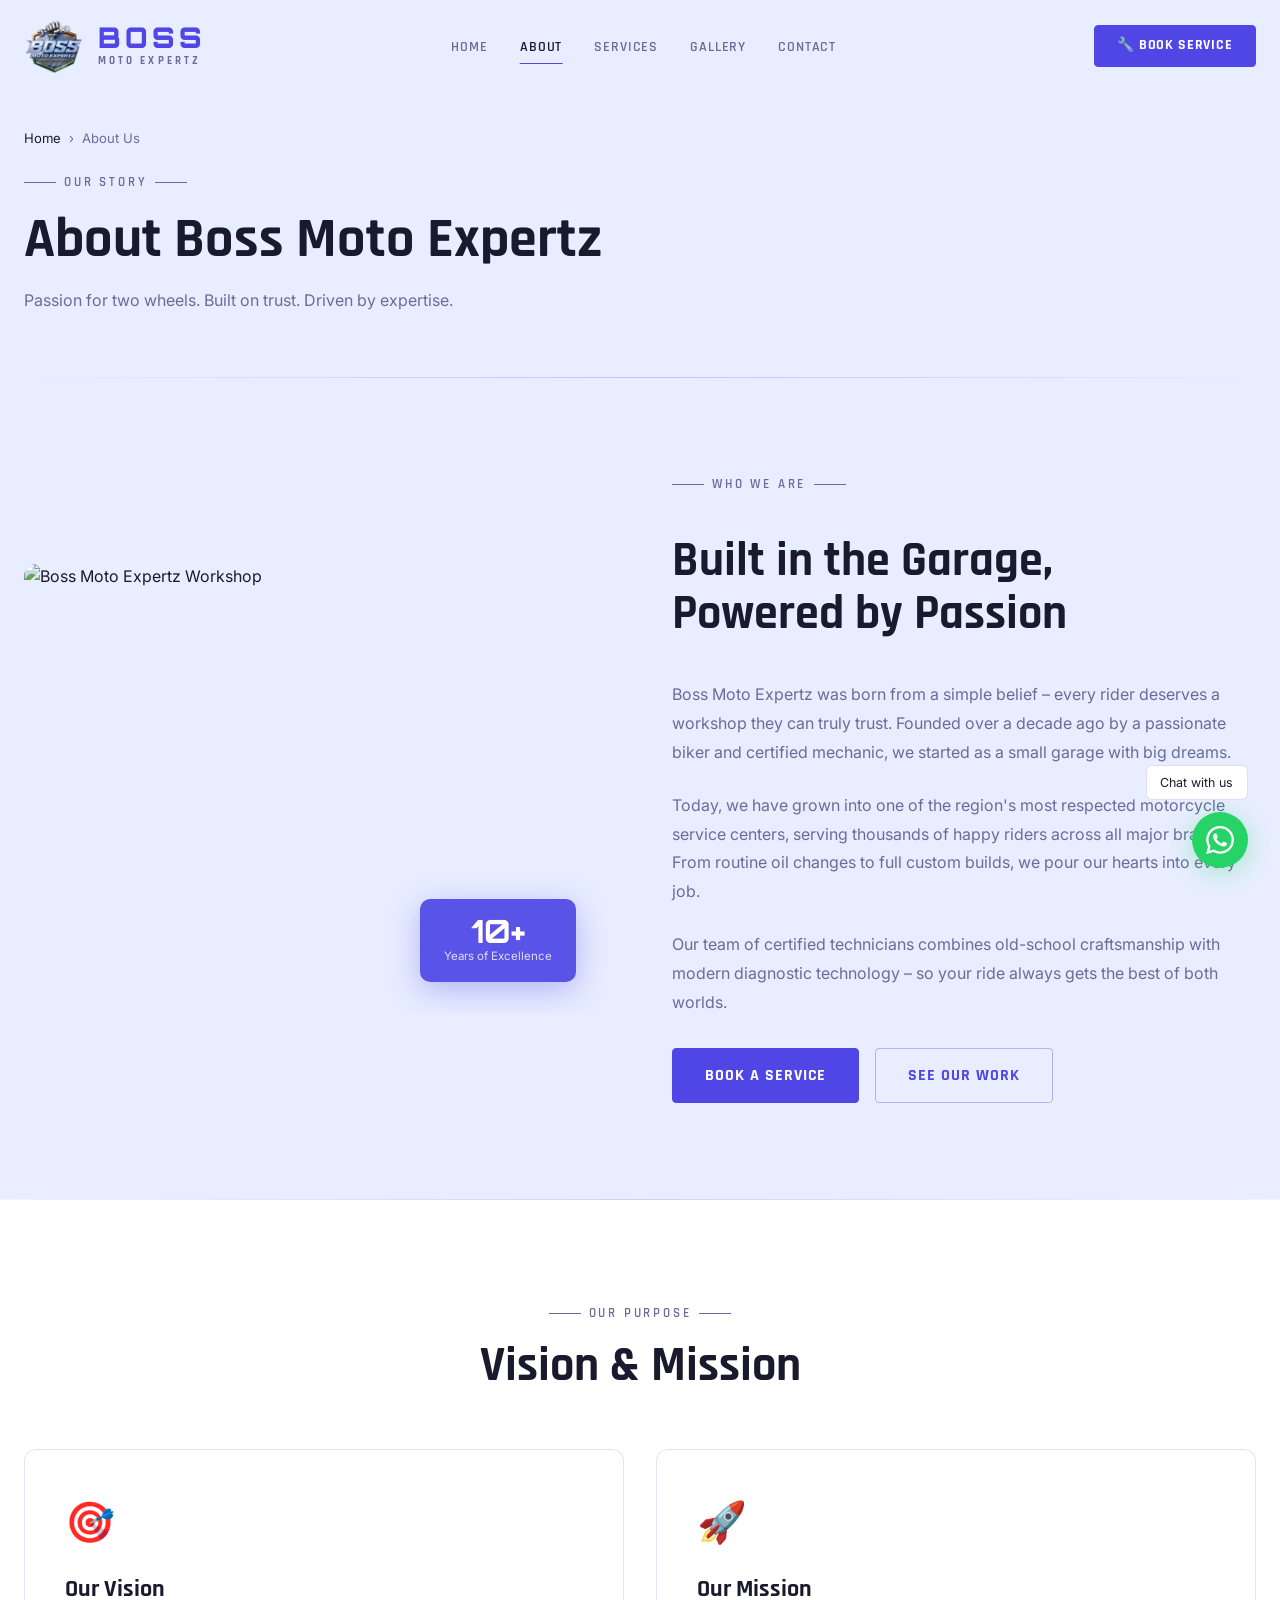
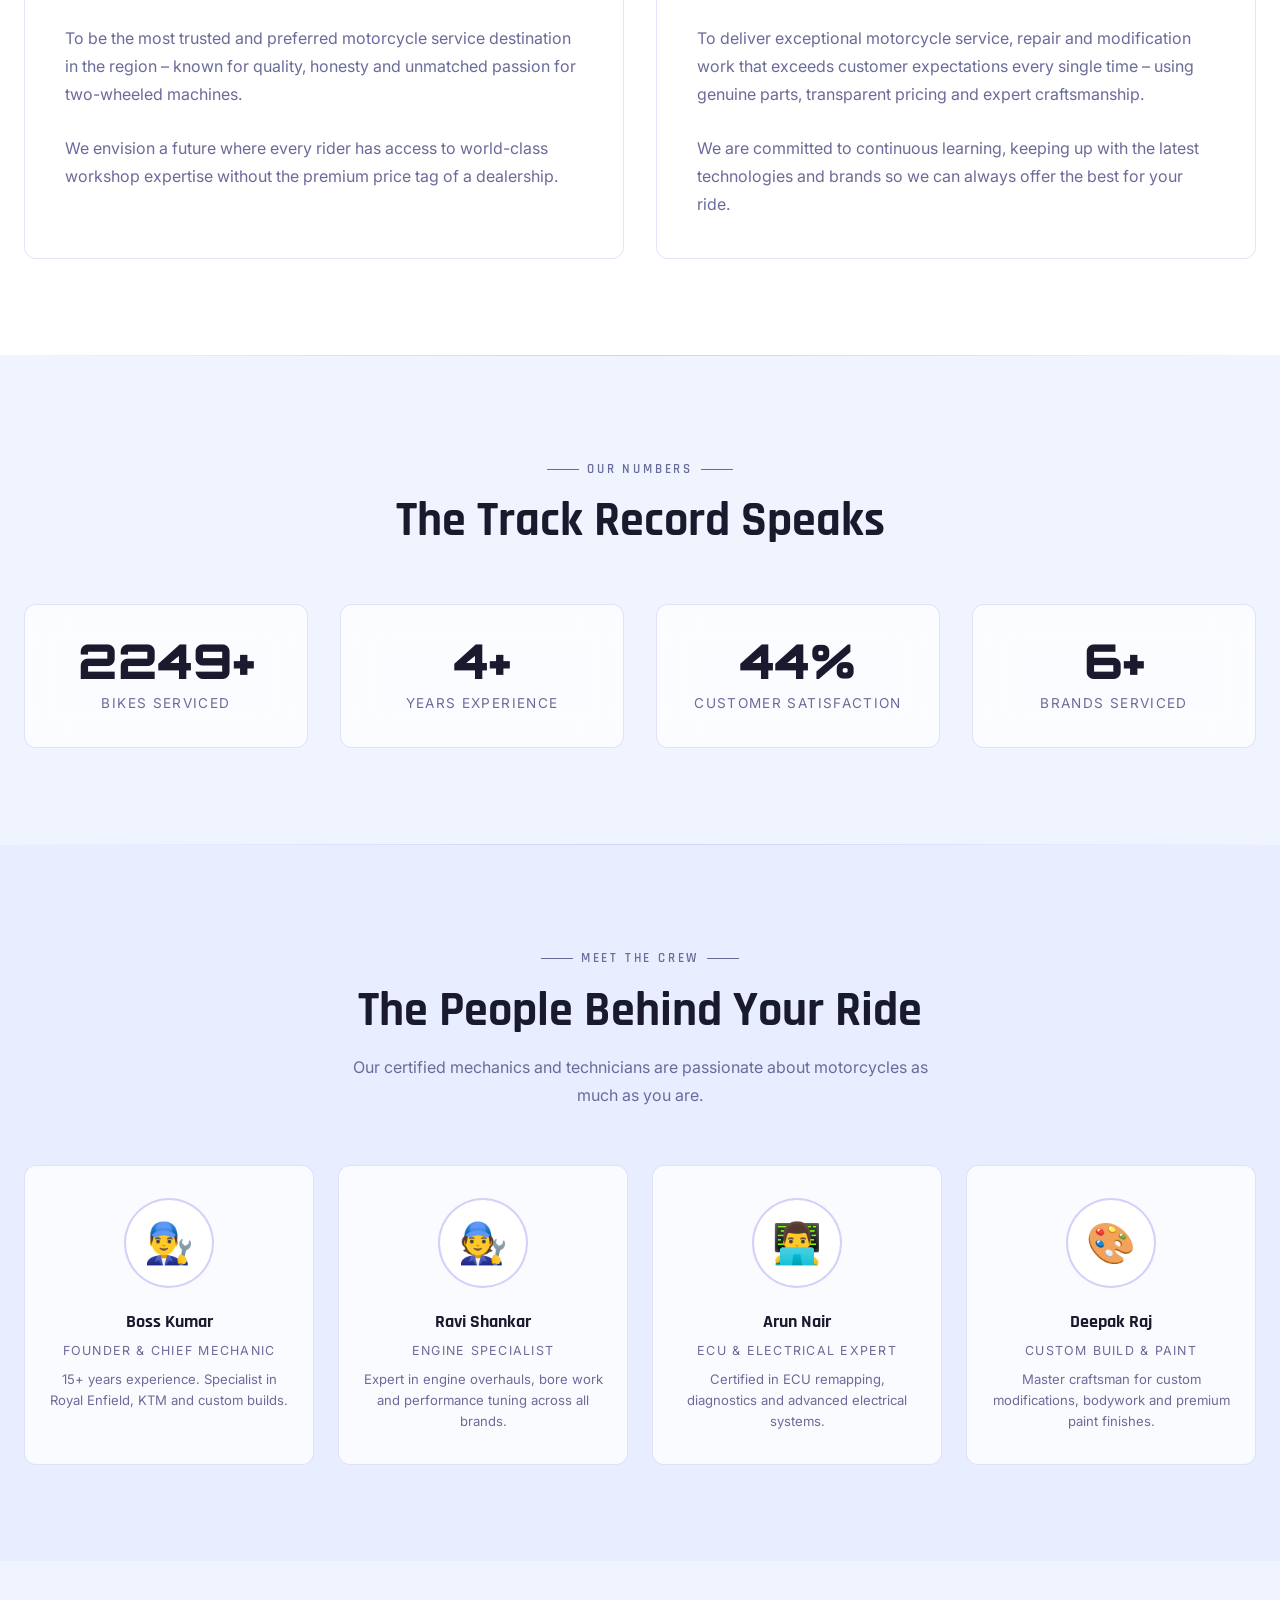
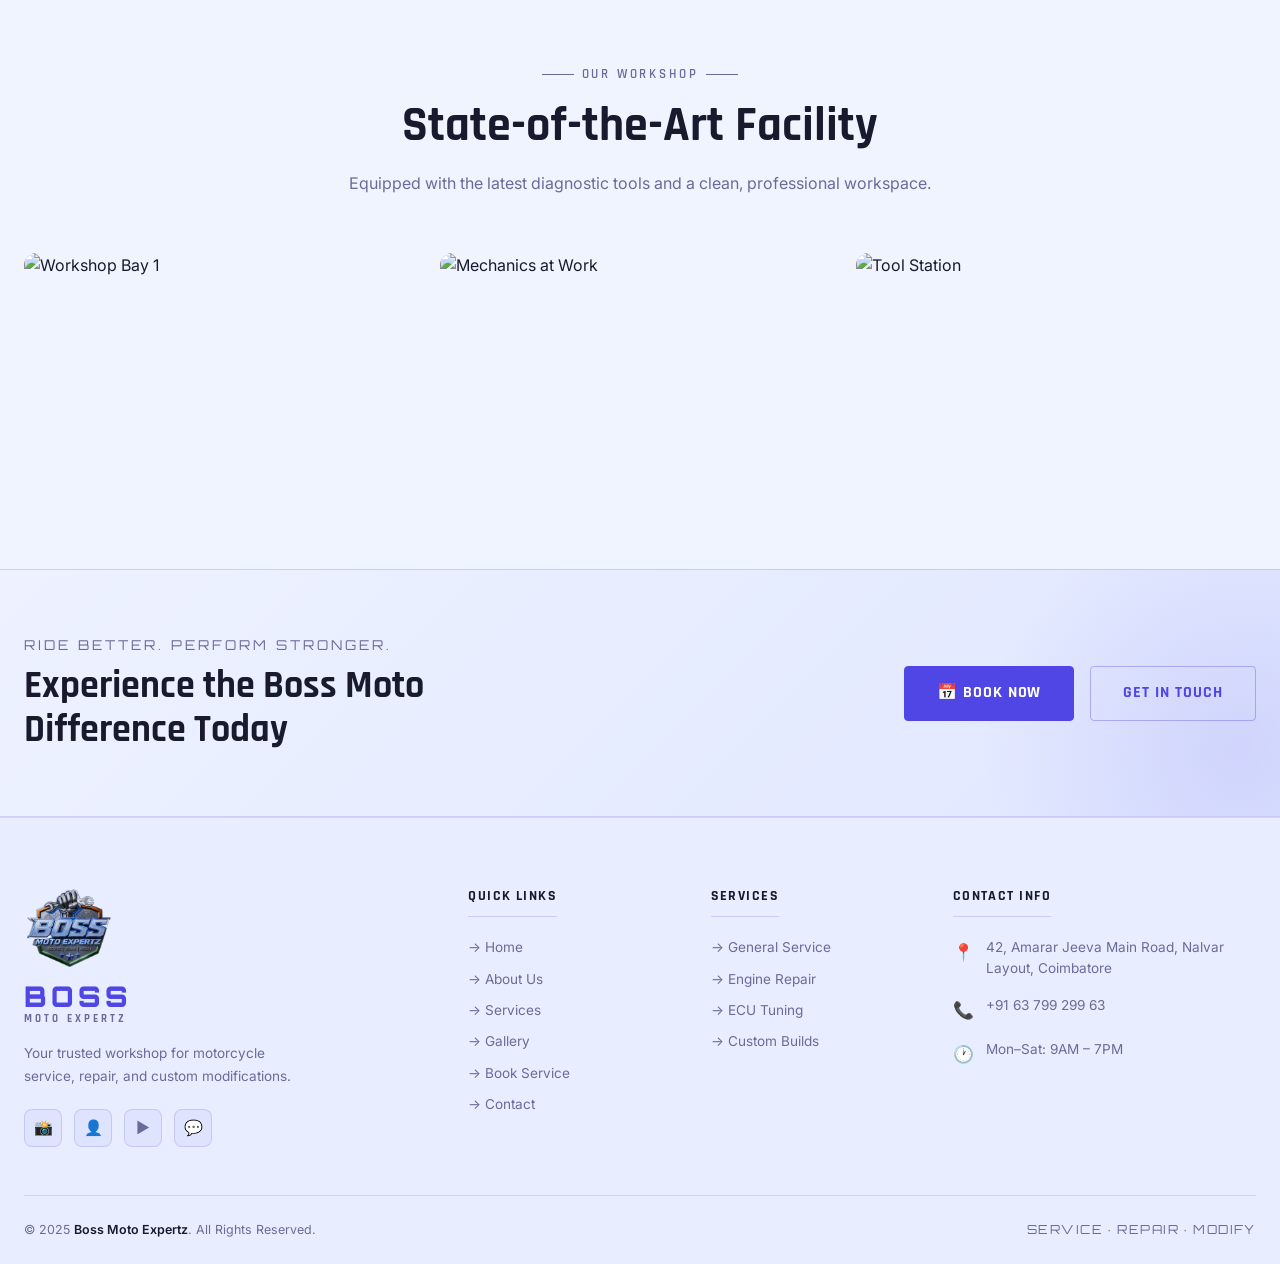
==== about.html @ 9138e8d2 "Initial commit" ====
﻿<!DOCTYPE html>
<html lang="en">
<head>
  <meta charset="UTF-8" />
  <meta name="viewport" content="width=device-width, initial-scale=1.0" />
  <title>About Us | Boss Moto Expertz – Our Story, Vision & Team</title>
  <meta name="description" content="Learn about Boss Moto Expertz – our story, vision, mission, expert team and commitment to delivering premium motorcycle service and custom modifications." />
  <link rel="icon" href="assets/logo.png" type="image/png" />
  <link rel="stylesheet" href="css/style.css" />
</head>
<body>

  <!-- NAVBAR -->
  <nav class="navbar" id="navbar" role="navigation" aria-label="Main Navigation">
    <div class="container">
      <a href="index.html" class="nav-logo">
        <img src="assets/logo.png" alt="Boss Moto Expertz Logo" onerror="this.style.display='none'" />
        <div class="nav-brand">
          <span class="brand-boss">BOSS</span>
          <span class="brand-sub">MOTO EXPERTZ</span>
        </div>
      </a>
      <ul class="nav-links" role="list">
        <li><a href="index.html" class="nav-link">Home</a></li>
        <li><a href="about.html" class="nav-link">About</a></li>
        <li><a href="services.html" class="nav-link">Services</a></li>
        <li><a href="gallery.html" class="nav-link">Gallery</a></li>
        <li><a href="contact.html" class="nav-link">Contact</a></li>
      </ul>
      <a href="booking.html" class="btn btn-primary btn-sm nav-cta">🔧 Book Service</a>
      <button class="nav-toggle" id="navToggle" aria-label="Toggle Menu"><span></span><span></span><span></span></button>
    </div>
  </nav>
  <div class="mobile-menu" id="mobileMenu">
    <a href="index.html" class="nav-link">Home</a>
    <a href="about.html" class="nav-link">About</a>
    <a href="services.html" class="nav-link">Services</a>
    <a href="gallery.html" class="nav-link">Gallery</a>
    <a href="contact.html" class="nav-link">Contact</a>
    <a href="booking.html" class="btn btn-primary">🔧 Book Service</a>
  </div>

  <!-- PAGE HERO -->
  <section class="page-hero" aria-labelledby="pageHeroTitle">
    <div class="page-hero-bg"></div>
    <div class="container" style="position:relative;z-index:1;">
      <nav class="breadcrumb" aria-label="Breadcrumb">
        <a href="index.html">Home</a>
        <span class="breadcrumb-sep">›</span>
        <span>About Us</span>
      </nav>
      <div class="section-label">Our Story</div>
      <h1 class="section-title" id="pageHeroTitle" style="font-size:clamp(2.2rem,5vw,3.5rem);">About Boss Moto Expertz</h1>
      <p class="section-subtitle">Passion for two wheels. Built on trust. Driven by expertise.</p>
    </div>
  </section>

  <!-- STORY SECTION -->
  <section class="story-section section-py" id="story" aria-labelledby="storyTitle">
    <div class="container">
      <div class="story-grid">
        <div class="story-image reveal">
          <img src="https://images.unsplash.com/photo-1609630875171-b1321377ee65?w=800&q=80" alt="Boss Moto Expertz Workshop" loading="lazy" />
          <div class="story-image-badge">
            <div class="num">10+</div>
            <div class="text">Years of Excellence</div>
          </div>
        </div>

        <div class="reveal reveal-delay-2" style="display:flex;flex-direction:column;justify-content:center;gap:1.5rem;">
          <div class="section-label">Who We Are</div>
          <h2 class="section-title" id="storyTitle">Built in the Garage,<br><span class="text-orange">Powered by Passion</span></h2>
          <p style="color:var(--silver-dim);line-height:1.8;">Boss Moto Expertz was born from a simple belief – every rider deserves a workshop they can truly trust. Founded over a decade ago by a passionate biker and certified mechanic, we started as a small garage with big dreams.</p>
          <p style="color:var(--silver-dim);line-height:1.8;">Today, we have grown into one of the region's most respected motorcycle service centers, serving thousands of happy riders across all major brands. From routine oil changes to full custom builds, we pour our hearts into every job.</p>
          <p style="color:var(--silver-dim);line-height:1.8;">Our team of certified technicians combines old-school craftsmanship with modern diagnostic technology – so your ride always gets the best of both worlds.</p>
          <div style="display:flex;gap:1rem;flex-wrap:wrap;margin-top:0.5rem;">
            <a href="booking.html" class="btn btn-primary">Book a Service</a>
            <a href="gallery.html" class="btn btn-outline">See Our Work</a>
          </div>
        </div>
      </div>
    </div>
  </section>

  <div class="section-divider"></div>

  <!-- VISION & MISSION -->
  <section class="vision-mission section-py" id="vision" aria-labelledby="vmTitle">
    <div class="container">
      <div class="section-header text-center reveal">
        <div class="section-label">Our Purpose</div>
        <h2 class="section-title" id="vmTitle">Vision & Mission</h2>
      </div>
      <div class="vm-grid">
        <div class="vm-card glass-card reveal reveal-delay-1">
          <div class="icon">🎯</div>
          <h3>Our Vision</h3>
          <p>To be the most trusted and preferred motorcycle service destination in the region – known for quality, honesty and unmatched passion for two-wheeled machines.</p>
          <br/>
          <p>We envision a future where every rider has access to world-class workshop expertise without the premium price tag of a dealership.</p>
        </div>
        <div class="vm-card glass-card reveal reveal-delay-2">
          <div class="icon">🚀</div>
          <h3>Our Mission</h3>
          <p>To deliver exceptional motorcycle service, repair and modification work that exceeds customer expectations every single time – using genuine parts, transparent pricing and expert craftsmanship.</p>
          <br/>
          <p>We are committed to continuous learning, keeping up with the latest technologies and brands so we can always offer the best for your ride.</p>
        </div>
      </div>
    </div>
  </section>

  <div class="section-divider"></div>

  <!-- STATS -->
  <section class="stats-section section-py" id="stats" aria-label="Statistics">
    <div class="container">
      <div class="section-header text-center reveal">
        <div class="section-label">Our Numbers</div>
        <h2 class="section-title">The Track Record Speaks</h2>
      </div>
      <div class="stats-grid">
        <div class="stat-card glass-card reveal reveal-delay-1" style="padding:2rem;">
          <div class="stat-num" data-count="5000" data-suffix="+">5000+</div>
          <div class="stat-label">Bikes Serviced</div>
        </div>
        <div class="stat-card glass-card reveal reveal-delay-2" style="padding:2rem;">
          <div class="stat-num" data-count="10" data-suffix="+">10+</div>
          <div class="stat-label">Years Experience</div>
        </div>
        <div class="stat-card glass-card reveal reveal-delay-3" style="padding:2rem;">
          <div class="stat-num" data-count="98" data-suffix="%">98%</div>
          <div class="stat-label">Customer Satisfaction</div>
        </div>
        <div class="stat-card glass-card reveal reveal-delay-4" style="padding:2rem;">
          <div class="stat-num" data-count="15" data-suffix="+">15+</div>
          <div class="stat-label">Brands Serviced</div>
        </div>
      </div>
    </div>
  </section>

  <div class="section-divider"></div>

  <!-- TEAM -->
  <section class="team-section section-py" id="team" aria-labelledby="teamTitle">
    <div class="container">
      <div class="section-header text-center reveal">
        <div class="section-label">Meet the Crew</div>
        <h2 class="section-title" id="teamTitle">The People Behind Your Ride</h2>
        <p class="section-subtitle" style="margin:0 auto;">Our certified mechanics and technicians are passionate about motorcycles as much as you are.</p>
      </div>

      <div class="team-grid">
        <div class="team-card glass-card reveal reveal-delay-1">
          <div class="team-avatar">👨‍🔧</div>
          <h3>Boss Kumar</h3>
          <div class="role">Founder & Chief Mechanic</div>
          <p>15+ years experience. Specialist in Royal Enfield, KTM and custom builds.</p>
        </div>
        <div class="team-card glass-card reveal reveal-delay-2">
          <div class="team-avatar">🧑‍🔧</div>
          <h3>Ravi Shankar</h3>
          <div class="role">Engine Specialist</div>
          <p>Expert in engine overhauls, bore work and performance tuning across all brands.</p>
        </div>
        <div class="team-card glass-card reveal reveal-delay-3">
          <div class="team-avatar">👨‍💻</div>
          <h3>Arun Nair</h3>
          <div class="role">ECU & Electrical Expert</div>
          <p>Certified in ECU remapping, diagnostics and advanced electrical systems.</p>
        </div>
        <div class="team-card glass-card reveal reveal-delay-4">
          <div class="team-avatar">🎨</div>
          <h3>Deepak Raj</h3>
          <div class="role">Custom Build & Paint</div>
          <p>Master craftsman for custom modifications, bodywork and premium paint finishes.</p>
        </div>
      </div>
    </div>
  </section>

  <!-- WORKSHOP IMAGES -->
  <section class="section-py" style="background:var(--navy);" id="workshop" aria-labelledby="workshopTitle">
    <div class="container">
      <div class="section-header text-center reveal">
        <div class="section-label">Our Workshop</div>
        <h2 class="section-title" id="workshopTitle">State-of-the-Art Facility</h2>
        <p class="section-subtitle" style="margin:0 auto;">Equipped with the latest diagnostic tools and a clean, professional workspace.</p>
      </div>
      <div style="display:grid;grid-template-columns:repeat(auto-fit,minmax(260px,1fr));gap:1rem;" class="reveal">
        <div style="border-radius:12px;overflow:hidden;height:220px;">
          <img src="https://images.unsplash.com/photo-1615172282427-9a57ef2d142e?w=600&q=75" alt="Workshop Bay 1" loading="lazy" style="width:100%;height:100%;object-fit:cover;transition:transform 0.5s ease;" onmouseover="this.style.transform='scale(1.05)'" onmouseout="this.style.transform='scale(1)'" />
        </div>
        <div style="border-radius:12px;overflow:hidden;height:220px;">
          <img src="https://images.unsplash.com/photo-1558618047-3c8c76ca7d13?w=600&q=75" alt="Mechanics at Work" loading="lazy" style="width:100%;height:100%;object-fit:cover;transition:transform 0.5s ease;" onmouseover="this.style.transform='scale(1.05)'" onmouseout="this.style.transform='scale(1)'" />
        </div>
        <div style="border-radius:12px;overflow:hidden;height:220px;">
          <img src="https://images.unsplash.com/photo-1601972599720-36938d4ecd31?w=600&q=75" alt="Tool Station" loading="lazy" style="width:100%;height:100%;object-fit:cover;transition:transform 0.5s ease;" onmouseover="this.style.transform='scale(1.05)'" onmouseout="this.style.transform='scale(1)'" />
        </div>
      </div>
    </div>
  </section>

  <!-- CTA -->
  <section class="cta-section" aria-label="Call to Action">
    <div class="container">
      <div class="cta-inner">
        <div class="cta-text reveal">
          <div class="tagline">Ride Better. Perform Stronger.</div>
          <h2>Experience the Boss Moto<br>Difference Today</h2>
        </div>
        <div class="cta-actions reveal reveal-delay-2">
          <a href="booking.html" class="btn btn-primary">📅 Book Now</a>
          <a href="contact.html" class="btn btn-outline">Get in Touch</a>
        </div>
      </div>
    </div>
  </section>

  <!-- FOOTER -->
  <footer role="contentinfo">
    <div class="container">
      <div class="footer-grid">
        <div class="footer-brand">
          <img src="assets/logo.png" alt="Boss Moto Expertz" onerror="this.style.display='none'" />
          <div class="nav-brand" style="margin-bottom:1rem;">
            <span class="brand-boss">BOSS</span>
            <span class="brand-sub">MOTO EXPERTZ</span>
          </div>
          <p>Your trusted workshop for motorcycle service, repair, and custom modifications.</p>
          <div class="footer-social">
            <a href="https://www.instagram.com/boss_moto_expertz" target="_blank" rel="noopener" class="social-link" aria-label="Instagram">📸</a>
            <a href="https://www.facebook.com/Bossmotoexpertz" target="_blank" rel="noopener" class="social-link" aria-label="Facebook">👤</a>
            <a href="https://www.youtube.com/@Bossmotoexpertz" target="_blank" rel="noopener" class="social-link" aria-label="YouTube">▶️</a>
            <a href="https://wa.me/916379929963" target="_blank" rel="noopener" class="social-link" aria-label="WhatsApp">💬</a>
          </div>
        </div>
        <div class="footer-col">
          <h4>Quick Links</h4>
          <ul>
            <li><a href="index.html">→ Home</a></li>
            <li><a href="about.html">→ About Us</a></li>
            <li><a href="services.html">→ Services</a></li>
            <li><a href="gallery.html">→ Gallery</a></li>
            <li><a href="booking.html">→ Book Service</a></li>
            <li><a href="contact.html">→ Contact</a></li>
          </ul>
        </div>
        <div class="footer-col">
          <h4>Services</h4>
          <ul>
            <li><a href="services.html#maintenance">→ General Service</a></li>
            <li><a href="services.html#repairs">→ Engine Repair</a></li>
            <li><a href="services.html#performance">→ ECU Tuning</a></li>
            <li><a href="services.html#modifications">→ Custom Builds</a></li>
          </ul>
        </div>
        <div class="footer-col">
          <h4>Contact Info</h4>
          <div class="footer-contact-item"><span class="icon">📍</span><span>42, Amarar Jeeva Main Road, Nalvar Layout, Coimbatore</span></div>
          <div class="footer-contact-item"><span class="icon">📞</span><a href="tel:+916379929963">+91 63 799 299 63</a></div>
          <div class="footer-contact-item"><span class="icon">🕐</span><span>Mon–Sat: 9AM – 7PM</span></div>
        </div>
      </div>
      <div class="footer-bottom">
        <p>© 2025 <span class="tagline">Boss Moto Expertz</span>. All Rights Reserved.</p>
        <p class="footer-tagline">SERVICE · REPAIR · MODIFY</p>
      </div>
    </div>
  </footer>

  <div class="whatsapp-float">
    <div class="whatsapp-tooltip">Chat with us</div>
    <a href="https://wa.me/916379929963" target="_blank" rel="noopener" class="whatsapp-btn" aria-label="WhatsApp">
      <svg viewBox="0 0 24 24"><path d="M17.472 14.382c-.297-.149-1.758-.867-2.03-.967-.273-.099-.471-.148-.67.15-.197.297-.767.966-.94 1.164-.173.199-.347.223-.644.075-.297-.15-1.255-.463-2.39-1.475-.883-.788-1.48-1.761-1.653-2.059-.173-.297-.018-.458.13-.606.134-.133.298-.347.446-.52.149-.174.198-.298.298-.497.099-.198.05-.371-.025-.52-.075-.149-.669-1.612-.916-2.207-.242-.579-.487-.5-.669-.51-.173-.008-.371-.01-.57-.01-.198 0-.52.074-.792.372-.272.297-1.04 1.016-1.04 2.479 0 1.462 1.065 2.875 1.213 3.074.149.198 2.096 3.2 5.077 4.487.709.306 1.262.489 1.694.625.712.227 1.36.195 1.871.118.571-.085 1.758-.719 2.006-1.413.248-.694.248-1.289.173-1.413-.074-.124-.272-.198-.57-.347m-5.421 7.403h-.004a9.87 9.87 0 01-5.031-1.378l-.361-.214-3.741.982.998-3.648-.235-.374a9.86 9.86 0 01-1.51-5.26c.001-5.45 4.436-9.884 9.888-9.884 2.64 0 5.122 1.03 6.988 2.898a9.825 9.825 0 012.893 6.994c-.003 5.45-4.437 9.884-9.885 9.884m8.413-18.297A11.815 11.815 0 0012.05 0C5.495 0 .16 5.335.157 11.892c0 2.096.547 4.142 1.588 5.945L.057 24l6.305-1.654a11.882 11.882 0 005.683 1.448h.005c6.554 0 11.89-5.335 11.893-11.893a11.821 11.821 0 00-3.48-8.413z"/></svg>
    </a>
  </div>
  <button class="back-to-top" id="backToTop" aria-label="Back to top">↑</button>

  <script src="js/main.js"></script>
</body>
</html>
---- css/style.css ----
/* ============================================================
   BOSS MOTO EXPERTZ – Design System
   Bright & Vibrant Premium Light Theme
   ============================================================ */

@import url('https://fonts.googleapis.com/css2?family=Rajdhani:wght@400;500;600;700&family=Inter:wght@300;400;500;600;700&family=Orbitron:wght@400;700;900&display=swap');

/* ─── CSS Custom Properties ─────────────────────────────── */
:root {
  /* ── Bright Light Palette ── */
  --black: #F0F4FF;
  --black-soft: #E8EEFF;
  --black-card: #FFFFFF;
  --black-surface: #F5F7FF;
  --white: #1A1A2E;
  --white-dim: #3D3D6B;
  --silver: #2D2D5A;
  --silver-dim: #6B6B9A;
  --accent: #4F46E5;
  --accent-dim: #7C73FF;
  --accent-glow: rgba(79, 70, 229, 0.18);

  /* Glass – Bright */
  --glass-bg: rgba(255, 255, 255, 0.75);
  --glass-border: rgba(79, 70, 229, 0.15);
  --glass-blur: blur(20px);

  /* Typography */
  --font-brand: 'Orbitron', sans-serif;
  --font-heading: 'Rajdhani', sans-serif;
  --font-body: 'Inter', sans-serif;

  /* Spacing */
  --section-py: 6rem;
  --container-max: 1280px;

  /* Transitions */
  --t-fast: 0.2s ease;
  --t-mid: 0.4s ease;
  --t-slow: 0.7s cubic-bezier(0.22, 1, 0.36, 1);

  /* Gradients */
  --grad-hero: linear-gradient(135deg, #EEF2FF 0%, #E0E7FF 50%, #F0F4FF 100%);
  --grad-accent: linear-gradient(135deg, #4F46E5 0%, #7C3AED 100%);
  --grad-card: linear-gradient(145deg, #FFFFFF, #F0F4FF);
  --grad-section: linear-gradient(180deg, #F0F4FF 0%, #E8EEFF 100%);
}

/* ─── Reset & Base ───────────────────────────────────────── */
*,
*::before,
*::after {
  box-sizing: border-box;
  margin: 0;
  padding: 0;
}

html {
  scroll-behavior: smooth;
  font-size: 16px;
}

body {
  font-family: var(--font-body);
  background: var(--black);
  color: var(--white);
  overflow-x: hidden;
  line-height: 1.6;
}

img {
  max-width: 100%;
  height: auto;
  display: block;
}

a {
  text-decoration: none;
  color: inherit;
}

ul {
  list-style: none;
}

button {
  cursor: pointer;
  border: none;
  background: none;
  font-family: inherit;
}

input,
select,
textarea {
  font-family: inherit;
}

/* ─── Utility Classes ────────────────────────────────────── */
.container {
  max-width: var(--container-max);
  margin: 0 auto;
  padding: 0 1.5rem;
}

.section-py {
  padding: var(--section-py) 0;
}

.text-accent {
  color: var(--accent);
}

.text-silver {
  color: var(--silver);
}

.text-dim {
  color: var(--silver-dim);
}

.text-center {
  text-align: center;
}

.sr-only {
  position: absolute;
  width: 1px;
  height: 1px;
  padding: 0;
  margin: -1px;
  overflow: hidden;
  clip: rect(0, 0, 0, 0);
  border: 0;
}

/* ─── Typography ─────────────────────────────────────────── */
.section-label {
  display: inline-flex;
  align-items: center;
  gap: 0.5rem;
  font-family: var(--font-heading);
  font-size: 0.8rem;
  font-weight: 600;
  letter-spacing: 0.22em;
  text-transform: uppercase;
  color: var(--silver-dim);
  margin-bottom: 1rem;
}

.section-label::before,
.section-label::after {
  content: '';
  display: block;
  width: 2rem;
  height: 1px;
  background: var(--silver-dim);
}

.section-title {
  font-family: var(--font-heading);
  font-size: clamp(2rem, 4vw, 3rem);
  font-weight: 700;
  line-height: 1.1;
  color: var(--white);
  margin-bottom: 1rem;
}

.section-subtitle {
  font-size: 1rem;
  color: var(--silver-dim);
  max-width: 600px;
  line-height: 1.75;
}

.section-header {
  margin-bottom: 3.5rem;
}

/* ─── Buttons ────────────────────────────────────────────── */
.btn {
  display: inline-flex;
  align-items: center;
  gap: 0.5rem;
  padding: 0.85rem 2rem;
  font-family: var(--font-heading);
  font-size: 1rem;
  font-weight: 700;
  letter-spacing: 0.06em;
  text-transform: uppercase;
  border-radius: 4px;
  transition: all var(--t-mid);
  position: relative;
  overflow: hidden;
}

.btn-primary {
  background: var(--accent);
  color: #FFFFFF;
  border: 1.5px solid var(--accent);
}

.btn-primary:hover {
  background: var(--accent-dim);
  border-color: var(--accent-dim);
  color: #FFFFFF;
  transform: translateY(-2px);
  box-shadow: 0 8px 24px rgba(79, 70, 229, 0.35);
}

.btn-outline {
  border: 1.5px solid rgba(79, 70, 229, 0.35);
  color: var(--accent);
  background: transparent;
}

.btn-outline:hover {
  border-color: var(--accent);
  background: rgba(79, 70, 229, 0.08);
  transform: translateY(-2px);
}

.btn-ghost {
  color: var(--silver);
  padding: 0.5rem 0;
  font-size: 0.9rem;
  display: inline-flex;
  align-items: center;
  gap: 0.4rem;
  text-transform: uppercase;
  letter-spacing: 0.08em;
}

.btn-ghost svg {
  transition: transform var(--t-fast);
}

.btn-ghost:hover svg {
  transform: translateX(4px);
}

.btn-ghost:hover {
  color: var(--white);
}

.btn-sm {
  padding: 0.6rem 1.4rem;
  font-size: 0.85rem;
}

/* ─── Navigation ─────────────────────────────────────────── */
.navbar {
  position: fixed;
  top: 0;
  left: 0;
  right: 0;
  z-index: 1000;
  padding: 1rem 0;
  transition: all var(--t-mid);
}

.navbar.scrolled {
  background: rgba(240, 244, 255, 0.96);
  backdrop-filter: blur(24px);
  padding: 0.65rem 0;
  border-bottom: 1px solid rgba(79, 70, 229, 0.15);
  box-shadow: 0 4px 40px rgba(79, 70, 229, 0.12);
}

.navbar .container {
  display: flex;
  align-items: center;
  justify-content: space-between;
}

.nav-logo {
  display: flex;
  align-items: center;
  gap: 0.85rem;
}

.nav-logo img {
  height: 60px;
  width: auto;
  object-fit: contain;
  transition: transform var(--t-fast);
}

.nav-logo:hover img {
  transform: scale(1.05);
}

.nav-brand {
  display: flex;
  flex-direction: column;
  justify-content: center;
  line-height: 1;
}

.nav-brand .brand-boss {
  font-family: var(--font-brand);
  font-size: 1.7rem;
  font-weight: 900;
  letter-spacing: 0.15em;
  color: var(--accent);
  transform: scaleY(1.05);
}

.nav-brand .brand-sub {
  font-family: var(--font-heading);
  font-size: 0.7rem;
  font-weight: 700;
  letter-spacing: 0.28em;
  color: var(--silver-dim);
  text-transform: uppercase;
  margin-top: 3px;
}

.nav-links {
  display: flex;
  align-items: center;
  gap: 0.2rem;
}

.nav-link {
  font-family: var(--font-heading);
  font-size: 0.9rem;
  font-weight: 600;
  letter-spacing: 0.06em;
  text-transform: uppercase;
  color: var(--silver-dim);
  padding: 0.5rem 0.9rem;
  border-radius: 4px;
  transition: color var(--t-fast);
  position: relative;
}

.nav-link::after {
  content: '';
  position: absolute;
  bottom: 0;
  left: 50%;
  width: 0;
  height: 1px;
  background: var(--accent);
  transform: translateX(-50%);
  transition: width var(--t-mid);
}

.nav-link:hover,
.nav-link.active {
  color: var(--white);
}

.nav-link:hover::after,
.nav-link.active::after {
  width: 60%;
  background: var(--accent);
}

.nav-cta {
  margin-left: 0.75rem;
}

.nav-toggle {
  display: none;
  flex-direction: column;
  gap: 5px;
  padding: 0.5rem;
  cursor: pointer;
}

.nav-toggle span {
  display: block;
  width: 26px;
  height: 1.5px;
  background: var(--white);
  border-radius: 2px;
  transition: all var(--t-mid);
}

.nav-toggle.open span:nth-child(1) {
  transform: translateY(7px) rotate(45deg);
}

.nav-toggle.open span:nth-child(2) {
  opacity: 0;
}

.nav-toggle.open span:nth-child(3) {
  transform: translateY(-7px) rotate(-45deg);
}

/* ─── Mobile Nav ─────────────────────────────────────────── */
.mobile-menu {
  display: none;
  position: fixed;
  inset: 0;
  background: rgba(240, 244, 255, 0.98);
  backdrop-filter: blur(24px);
  z-index: 999;
  flex-direction: column;
  align-items: center;
  justify-content: center;
  gap: 1.5rem;
  opacity: 0;
  pointer-events: none;
  transition: opacity var(--t-mid);
}

.mobile-menu.open {
  display: flex;
  opacity: 1;
  pointer-events: all;
}

.mobile-menu .nav-link {
  font-size: 1.5rem;
  letter-spacing: 0.12em;
}

.mobile-menu .btn {
  margin-top: 1rem;
}

/* ─── Hero ───────────────────────────────────────────────── */
.hero {
  position: relative;
  min-height: 100vh;
  display: flex;
  align-items: center;
  overflow: hidden;
}

.hero-bg {
  position: absolute;
  inset: 0;
  background-size: cover;
  background-position: center 30%;
  transform: scale(1.04);
  transition: transform 10s ease;
  filter: grayscale(0%) brightness(0.75) contrast(1.05) saturate(1.2);
}

.hero-bg.loaded {
  transform: scale(1);
}

.hero-overlay {
  position: absolute;
  inset: 0;
  background:
    linear-gradient(90deg, rgba(238, 242, 255, 0.92) 0%, rgba(224, 231, 255, 0.75) 45%, rgba(240, 244, 255, 0.45) 75%, rgba(238, 242, 255, 0.85) 100%),
    linear-gradient(180deg, rgba(238, 242, 255, 0.65) 0%, transparent 40%, rgba(224, 231, 255, 0.90) 100%);
}

.hero-content-grid {
  position: relative;
  z-index: 2;
  display: grid;
  grid-template-columns: 1.15fr 0.85fr;
  gap: 3.5rem;
  align-items: center;
  padding: 8.5rem 0 4.5rem;
  width: 100%;
}

.hero-tag {
  display: inline-flex;
  align-items: center;
  gap: 0.5rem;
  background: rgba(79, 70, 229, 0.10);
  border: 1px solid rgba(79, 70, 229, 0.25);
  backdrop-filter: var(--glass-blur);
  padding: 0.45rem 1.15rem;
  border-radius: 100px;
  font-size: 0.8rem;
  font-weight: 700;
  letter-spacing: 0.16em;
  text-transform: uppercase;
  color: var(--accent);
  margin-bottom: 1.75rem;
}

.hero-tag .dot {
  width: 6px;
  height: 6px;
  border-radius: 50%;
  background: #4F46E5;
  animation: pulse 2s infinite;
}

@keyframes pulse {

  0%,
  100% {
    opacity: 1;
    transform: scale(1);
  }

  50% {
    opacity: 0.4;
    transform: scale(0.75);
  }
}

.hero-title-large {
  display: flex;
  flex-direction: column;
  font-size: clamp(3.4rem, 7.5vw, 6.4rem);
  line-height: 0.92;
  text-transform: uppercase;
  letter-spacing: -0.02em;
  margin-bottom: 1.5rem;
}

.hero-word {
  display: block;
  font-family: var(--font-heading);
  font-weight: 900;
  color: #1A1A2E;
  transition: transform 0.3s ease;
}

.hero-word:hover {
  transform: translateX(6px);
}

.hero-word.accent {
  color: var(--accent);
}

/* Right Side Telemetry Badges */
.hero-telemetry-panel {
  display: flex;
  flex-direction: column;
  gap: 1.25rem;
  position: relative;
  z-index: 3;
}

.telemetry-card {
  background: rgba(255, 255, 255, 0.88);
  border: 1px solid rgba(79, 70, 229, 0.18);
  backdrop-filter: blur(20px);
  padding: 1.25rem 1.5rem;
  border-radius: 12px;
  display: flex;
  align-items: center;
  gap: 1.25rem;
  box-shadow: 0 15px 40px rgba(79, 70, 229, 0.12);
  transition: all 0.35s ease;
  animation: floatCard 6s ease-in-out infinite alternate;
}

.telemetry-card:nth-child(2) {
  animation-delay: -2s;
}

.telemetry-card:nth-child(3) {
  animation-delay: -4s;
}

@keyframes floatCard {
  0% {
    transform: translateY(0px);
  }

  100% {
    transform: translateY(-8px);
  }
}

.telemetry-card:hover {
  border-color: rgba(79, 70, 229, 0.40);
  transform: translateY(-4px) scale(1.02);
  box-shadow: 0 20px 50px rgba(79, 70, 229, 0.20);
}

.telemetry-icon {
  width: 48px;
  height: 48px;
  border-radius: 10px;
  background: rgba(79, 70, 229, 0.10);
  border: 1px solid rgba(79, 70, 229, 0.20);
  display: flex;
  align-items: center;
  justify-content: center;
  font-size: 1.4rem;
  flex-shrink: 0;
}

.telemetry-info h4 {
  font-family: var(--font-heading);
  font-size: 1rem;
  font-weight: 700;
  color: var(--white);
  margin-bottom: 0.15rem;
}

.telemetry-info p {
  font-size: 0.8rem;
  color: var(--silver-dim);
  line-height: 1.4;
}

@media (max-width: 992px) {
  .hero-content-grid {
    grid-template-columns: 1fr;
    gap: 2.5rem;
  }

  .hero-telemetry-panel {
    flex-direction: row;
    flex-wrap: wrap;
  }

  .telemetry-card {
    flex: 1;
    min-width: 240px;
  }
}

/* Animated Orbs – Monochrome */
.hero-animated-bg {
  position: absolute;
  inset: 0;
  z-index: 1;
  overflow: hidden;
  pointer-events: none;
}

.orb {
  position: absolute;
  border-radius: 50%;
  filter: blur(80px);
  opacity: 0.3;
  animation: floatOrb 15s ease-in-out infinite alternate;
}

.orb-1 {
  width: 500px;
  height: 500px;
  background: rgba(79, 70, 229, 0.18);
  top: -10%;
  right: -5%;
  animation-duration: 20s;
}

.orb-2 {
  width: 400px;
  height: 400px;
  background: rgba(124, 58, 237, 0.14);
  bottom: -5%;
  left: 10%;
  animation-duration: 18s;
  animation-delay: -5s;
}

.orb-3 {
  width: 350px;
  height: 350px;
  background: rgba(99, 102, 241, 0.12);
  top: 40%;
  right: 30%;
  animation-duration: 22s;
  animation-delay: -8s;
}

.particle {
  position: absolute;
  width: 3px;
  height: 3px;
  background: rgba(79, 70, 229, 0.7);
  border-radius: 50%;
  animation: floatParticle 10s linear infinite;
}

.particle-1 {
  top: 20%;
  left: 10%;
  animation-duration: 12s;
}

.particle-2 {
  top: 60%;
  left: 80%;
  animation-duration: 15s;
  width: 4px;
  height: 4px;
  animation-delay: -2s;
}

.particle-3 {
  top: 80%;
  left: 30%;
  animation-duration: 10s;
}

.particle-4 {
  top: 30%;
  left: 60%;
  animation-duration: 18s;
  width: 2px;
  height: 2px;
  animation-delay: -7s;
}

.particle-5 {
  top: 50%;
  left: 40%;
  animation-duration: 14s;
}

@keyframes floatOrb {
  0% {
    transform: translate(0, 0) scale(1);
  }

  100% {
    transform: translate(-40px, 40px) scale(1.15);
  }
}

@keyframes floatParticle {
  0% {
    transform: translateY(100vh) scale(0);
    opacity: 0;
  }

  10% {
    opacity: 0.6;
    transform: translateY(80vh) scale(1);
  }

  90% {
    opacity: 0.6;
    transform: translateY(-10vh) scale(1);
  }

  100% {
    transform: translateY(-20vh) scale(0);
    opacity: 0;
  }
}

.hero-sub {
  font-size: 1rem;
  color: var(--silver-dim);
  max-width: 560px;
  line-height: 1.8;
  margin-bottom: 2.5rem;
}

.hero-actions {
  display: flex;
  gap: 1rem;
  flex-wrap: wrap;
  margin-bottom: 3.5rem;
}

.hero-stats {
  display: flex;
  gap: 2.5rem;
  flex-wrap: wrap;
  padding-top: 2rem;
  border-top: 1px solid rgba(79, 70, 229, 0.15);
}

.hero-stat .num {
  font-family: var(--font-brand);
  font-size: 1.8rem;
  font-weight: 700;
  color: var(--white);
  line-height: 1;
  margin-bottom: 0.25rem;
}

.hero-stat .label {
  font-size: 0.75rem;
  color: var(--silver-dim);
  letter-spacing: 0.1em;
  text-transform: uppercase;
}

.hero-scroll {
  position: absolute;
  bottom: 2rem;
  left: 50%;
  transform: translateX(-50%);
  display: flex;
  flex-direction: column;
  align-items: center;
  gap: 0.5rem;
  z-index: 2;
  animation: scrollBounce 2s infinite;
}

.hero-scroll .line {
  width: 1px;
  height: 45px;
  background: linear-gradient(to bottom, transparent, rgba(79, 70, 229, 0.6));
}

.hero-scroll .text {
  font-size: 0.65rem;
  letter-spacing: 0.18em;
  text-transform: uppercase;
  color: var(--silver-dim);
}

@keyframes scrollBounce {

  0%,
  100% {
    transform: translateX(-50%) translateY(0);
  }

  50% {
    transform: translateX(-50%) translateY(8px);
  }
}

/* ─── Glass Cards ─────────────────────────────────────────── */
.glass-card {
  background: var(--glass-bg);
  border: 1px solid var(--glass-border);
  backdrop-filter: var(--glass-blur);
  border-radius: 12px;
  transition: all var(--t-mid);
}

.glass-card:hover {
  border-color: rgba(79, 70, 229, 0.35);
  transform: translateY(-4px);
  box-shadow: 0 16px 48px rgba(79, 70, 229, 0.15);
}

/* ─── Bike / Stage Badges ─────────────────────────────────── */
.bike-badge {
  display: inline-flex;
  align-items: center;
  gap: 0.5rem;
  font-family: var(--font-heading);
  font-size: 0.8rem;
  font-weight: 700;
  color: var(--white);
  background: rgba(255, 255, 255, 0.90);
  border: 1px solid rgba(79, 70, 229, 0.20);
  padding: 0.5rem 1rem;
  border-radius: 8px;
  backdrop-filter: var(--glass-blur);
  box-shadow: 0 8px 24px rgba(79, 70, 229, 0.12);
  transition: all 0.3s ease;
}

.bike-badge .dot {
  width: 7px;
  height: 7px;
  border-radius: 50%;
  background: var(--accent);
}

.badge-1 {
  top: 15%;
  left: -10px;
  animation: floatBadge 6s infinite alternate ease-in-out;
}

.badge-2 {
  top: 65%;
  right: -15px;
  animation: floatBadge 7s infinite alternate-reverse ease-in-out;
}

.badge-3 {
  bottom: 0%;
  left: 20%;
  animation: floatBadge 5s infinite alternate ease-in-out;
}

@keyframes floatBadge {
  0% {
    transform: translateY(0px);
  }

  100% {
    transform: translateY(-7px);
  }
}

.bike-badge:hover {
  border-color: rgba(79, 70, 229, 0.45);
  transform: scale(1.06) translateY(-3px);
}

/* Stage nav */
.stage-nav {
  display: flex;
  align-items: center;
  gap: 1.25rem;
  background: var(--glass-bg);
  border: 1px solid var(--glass-border);
  padding: 0.5rem 1.25rem;
  border-radius: 100px;
  backdrop-filter: var(--glass-blur);
}

.stage-prev,
.stage-next {
  background: none;
  border: none;
  color: var(--silver);
  font-size: 1.4rem;
  font-weight: 700;
  cursor: pointer;
  width: 32px;
  height: 32px;
  border-radius: 50%;
  display: flex;
  align-items: center;
  justify-content: center;
  transition: all var(--t-fast);
}

.stage-prev:hover,
.stage-next:hover {
  background: rgba(79, 70, 229, 0.12);
  color: var(--accent);
}

.stage-indicators {
  display: flex;
  gap: 0.5rem;
}

.stage-indicators .dot {
  width: 7px;
  height: 7px;
  border-radius: 50%;
  background: var(--silver-dim);
  cursor: pointer;
  transition: all var(--t-fast);
}

.stage-indicators .dot.active {
  background: var(--white);
  width: 20px;
  border-radius: 10px;
}

/* ─── Interactive Quick Estimator ────────────────────────── */
.estimator-section {
  background: var(--black-soft);
}

.estimator-box {
  padding: 2.5rem;
  border-radius: 16px;
  box-shadow: 0 20px 60px rgba(79, 70, 229, 0.12);
  border: 1px solid rgba(79, 70, 229, 0.15);
  background: var(--black-card);
}

.estimator-grid {
  display: grid;
  grid-template-columns: 1.2fr 0.8fr;
  gap: 2.5rem;
  align-items: start;
}

.control-label {
  display: block;
  font-family: var(--font-heading);
  font-size: 1rem;
  font-weight: 700;
  letter-spacing: 0.06em;
  color: var(--white);
  margin-bottom: 0.85rem;
}

.pill-group {
  display: flex;
  flex-wrap: wrap;
  gap: 0.75rem;
}

.pill-btn {
  padding: 0.65rem 1.2rem;
  font-family: var(--font-heading);
  font-size: 0.875rem;
  font-weight: 600;
  border-radius: 50px;
  border: 1px solid rgba(255, 255, 255, 0.12);
  background: rgba(255, 255, 255, 0.04);
  color: var(--silver-dim);
  transition: all var(--t-mid);
  cursor: pointer;
}

.pill-btn:hover {
  border-color: rgba(255, 255, 255, 0.30);
  color: var(--white);
}

.pill-btn.active {
  background: var(--white);
  color: var(--black);
  border-color: var(--white);
  font-weight: 700;
}

.estimator-summary {
  padding: 2rem;
  border-radius: 12px;
  background: #EEF2FF;
  border: 1px solid rgba(79, 70, 229, 0.15);
}

.summary-badge {
  display: inline-block;
  font-family: var(--font-brand);
  font-size: 0.65rem;
  letter-spacing: 0.16em;
  text-transform: uppercase;
  color: var(--accent);
  background: rgba(79, 70, 229, 0.10);
  padding: 0.3rem 0.75rem;
  border-radius: 50px;
  border: 1px solid rgba(79, 70, 229, 0.20);
  margin-bottom: 1rem;
}

.summary-title {
  font-family: var(--font-heading);
  font-size: 1.35rem;
  font-weight: 700;
  color: var(--white);
  margin-bottom: 0.25rem;
}

.summary-bike {
  font-size: 0.875rem;
  color: var(--silver-dim);
  margin-bottom: 1.5rem;
}

.summary-metrics {
  display: grid;
  grid-template-columns: 1fr 1fr;
  gap: 1rem;
  padding: 1rem 0;
  border-top: 1px solid rgba(79, 70, 229, 0.15);
  border-bottom: 1px solid rgba(79, 70, 229, 0.15);
  margin-bottom: 1.25rem;
}

.metric-label {
  display: block;
  font-size: 0.72rem;
  color: var(--silver-dim);
  text-transform: uppercase;
  letter-spacing: 0.1em;
}

.metric-value {
  font-family: var(--font-brand);
  font-size: 1.15rem;
  font-weight: 700;
  color: var(--white);
}

.metric-value.price {
  color: var(--accent);
}

.metric-value.time {
  color: var(--accent-dim);
}

.summary-checklist .checklist-title {
  font-family: var(--font-heading);
  font-size: 0.85rem;
  font-weight: 700;
  color: var(--silver);
  margin-bottom: 0.5rem;
}

.summary-checklist ul {
  display: flex;
  flex-direction: column;
  gap: 0.4rem;
}

.summary-checklist li {
  font-size: 0.8rem;
  color: var(--silver-dim);
  line-height: 1.45;
}

.btn-block {
  display: flex;
  justify-content: center;
  width: 100%;
}

/* ─── Bento Grid ─────────────────────────────────────────── */
.bento-grid {
  display: grid;
  grid-template-columns: repeat(3, 1fr);
  gap: 1rem;
}

.bento-card {
  padding: 2rem;
  position: relative;
  overflow: hidden;
  border-radius: 12px;
  border: 1px solid rgba(79, 70, 229, 0.10);
  background: var(--black-card);
  transition: all var(--t-mid);
}

.bento-card:hover {
  border-color: rgba(79, 70, 229, 0.28);
  transform: translateY(-3px);
  box-shadow: 0 12px 36px rgba(79, 70, 229, 0.14);
}

.bento-lg {
  grid-column: span 2;
  background: linear-gradient(145deg, #EEF2FF, #E0E7FF);
}

.bento-badge {
  position: absolute;
  top: 1.5rem;
  right: 1.5rem;
  font-family: var(--font-brand);
  font-size: 0.65rem;
  letter-spacing: 0.14em;
  text-transform: uppercase;
  color: var(--accent);
  background: rgba(79, 70, 229, 0.10);
  padding: 0.3rem 0.8rem;
  border-radius: 50px;
  border: 1px solid rgba(79, 70, 229, 0.18);
}

.bento-icon {
  font-size: 2.25rem;
  margin-bottom: 1rem;
}

.bento-card h3 {
  font-family: var(--font-heading);
  font-size: 1.3rem;
  font-weight: 700;
  color: var(--white);
  margin-bottom: 0.65rem;
}

.bento-card p {
  font-size: 0.875rem;
  color: var(--silver-dim);
  line-height: 1.65;
}

.bento-brand-tags {
  display: flex;
  flex-wrap: wrap;
  gap: 0.5rem;
  margin-top: 1.25rem;
}

.brand-tag {
  font-family: var(--font-heading);
  font-size: 0.78rem;
  font-weight: 600;
  padding: 0.25rem 0.7rem;
  border-radius: 4px;
  background: rgba(79, 70, 229, 0.08);
  border: 1px solid rgba(79, 70, 229, 0.18);
  color: var(--accent);
}

@media (max-width: 992px) {
  .estimator-grid {
    grid-template-columns: 1fr;
  }

  .bento-grid {
    grid-template-columns: 1fr;
  }

  .bento-lg {
    grid-column: span 1;
  }
}

/* ─── Why Choose Us ──────────────────────────────────────── */
.why-section {
  background: var(--black-soft);
}

.why-grid {
  display: grid;
  grid-template-columns: repeat(auto-fit, minmax(260px, 1fr));
  gap: 1.5rem;
}

.why-card {
  padding: 2rem;
  text-align: center;
}

.why-icon {
  width: 60px;
  height: 60px;
  border-radius: 12px;
  background: rgba(79, 70, 229, 0.10);
  border: 1px solid rgba(79, 70, 229, 0.20);
  display: flex;
  align-items: center;
  justify-content: center;
  margin: 0 auto 1.25rem;
  font-size: 1.6rem;
  transition: all var(--t-mid);
}

.why-card:hover .why-icon {
  background: rgba(79, 70, 229, 0.18);
  border-color: rgba(79, 70, 229, 0.40);
  transform: scale(1.08);
}

.why-card h3 {
  font-family: var(--font-heading);
  font-size: 1.15rem;
  font-weight: 700;
  margin-bottom: 0.5rem;
  color: var(--white);
}

.why-card p {
  font-size: 0.875rem;
  color: var(--silver-dim);
  line-height: 1.65;
}

/* ─── Services Grid ──────────────────────────────────────── */
.services-section {
  background: var(--black);
}

.services-grid {
  display: grid;
  grid-template-columns: repeat(auto-fit, minmax(280px, 1fr));
  gap: 1.5rem;
}

.service-card {
  border-radius: 12px;
  overflow: hidden;
  background: var(--black-card);
  border: 1px solid rgba(79, 70, 229, 0.12);
  transition: all var(--t-mid);
  position: relative;
}

.service-card::before {
  content: '';
  position: absolute;
  top: 0;
  left: 0;
  right: 0;
  height: 2px;
  background: linear-gradient(90deg, transparent, #4F46E5, transparent);
  transform: scaleX(0);
  transform-origin: left;
  transition: transform var(--t-mid);
}

.service-card:hover::before {
  transform: scaleX(1);
}

.service-card:hover {
  transform: translateY(-5px);
  box-shadow: 0 16px 48px rgba(79, 70, 229, 0.18);
  border-color: rgba(79, 70, 229, 0.30);
}

.service-img {
  height: 200px;
  overflow: hidden;
  position: relative;
}

.service-img img {
  width: 100%;
  height: 100%;
  object-fit: cover;
  transition: transform var(--t-slow);
  filter: grayscale(30%);
}

.service-card:hover .service-img img {
  transform: scale(1.06);
  filter: grayscale(0%);
}

.service-img-overlay {
  position: absolute;
  inset: 0;
  background: linear-gradient(to top, rgba(79, 70, 229, 0.55) 0%, transparent 60%);
}

.service-badge {
  position: absolute;
  top: 1rem;
  right: 1rem;
  background: rgba(79, 70, 229, 0.85);
  color: #fff;
  backdrop-filter: blur(10px);
  font-size: 0.68rem;
  font-weight: 700;
  letter-spacing: 0.1em;
  text-transform: uppercase;
  padding: 0.25rem 0.65rem;
  border-radius: 4px;
  border: 1px solid rgba(255, 255, 255, 0.3);
}

.service-body {
  padding: 1.5rem;
}

.service-body .icon {
  font-size: 1.4rem;
  margin-bottom: 0.75rem;
}

.service-body h3 {
  font-family: var(--font-heading);
  font-size: 1.2rem;
  font-weight: 700;
  margin-bottom: 0.5rem;
  color: var(--white);
}

.service-body p {
  font-size: 0.85rem;
  color: var(--silver-dim);
  line-height: 1.65;
  margin-bottom: 1rem;
}

/* ─── Brands We Service ──────────────────────────────────── */
.brands-section {
  background: var(--black-soft);
}

.brands-grid {
  display: grid;
  grid-template-columns: repeat(auto-fit, minmax(140px, 1fr));
  gap: 1rem;
}

.brand-card {
  padding: 1.5rem 1rem;
  text-align: center;
  border-radius: 10px;
  border: 1px solid rgba(79, 70, 229, 0.10);
  background: var(--black-card);
  transition: all var(--t-mid);
  cursor: pointer;
}

.brand-card:hover {
  border-color: rgba(79, 70, 229, 0.35);
  background: rgba(79, 70, 229, 0.06);
  transform: translateY(-3px);
  box-shadow: 0 8px 24px rgba(79, 70, 229, 0.14);
}

.brand-logo-placeholder {
  font-family: var(--font-brand);
  font-size: 1rem;
  font-weight: 700;
  color: var(--silver);
  margin-bottom: 0.25rem;
  transition: color var(--t-fast);
}

.brand-card:hover .brand-logo-placeholder {
  color: var(--white);
}

.brand-subtitle {
  font-size: 0.68rem;
  color: var(--silver-dim);
  letter-spacing: 0.1em;
  text-transform: uppercase;
}

/* ─── Showcase / Gallery Grid ────────────────────────────── */
.showcase-section {
  background: var(--black);
}

.showcase-grid {
  display: grid;
  grid-template-columns: repeat(3, 1fr);
  gap: 1rem;
}

.showcase-item {
  position: relative;
  border-radius: 10px;
  overflow: hidden;
  cursor: pointer;
}

.showcase-item:first-child {
  grid-column: span 2;
}

.showcase-item:nth-child(4) {
  grid-column: span 2;
}

.showcase-img {
  width: 100%;
  height: 280px;
  object-fit: cover;
  display: block;
  transition: transform var(--t-slow);
  filter: grayscale(20%);
}

.showcase-item:first-child .showcase-img {
  height: 360px;
}

.showcase-overlay {
  position: absolute;
  inset: 0;
  background: linear-gradient(to top, rgba(79, 70, 229, 0.88) 0%, transparent 50%);
  display: flex;
  align-items: flex-end;
  padding: 1.5rem;
  opacity: 0.7;
  transition: opacity var(--t-mid);
}

.showcase-item:hover .showcase-overlay {
  opacity: 1;
}

.showcase-item:hover .showcase-img {
  transform: scale(1.05);
  filter: grayscale(0%);
}

.showcase-label {
  font-family: var(--font-heading);
  font-size: 1.1rem;
  font-weight: 700;
  color: var(--white);
}

.showcase-label span {
  color: var(--silver-dim);
  display: block;
  font-size: 0.78rem;
  font-weight: 400;
}

/* ─── Process / Timeline ─────────────────────────────────── */
.process-section {
  background: #EEF2FF;
}

.process-steps {
  display: flex;
  gap: 0;
  flex-wrap: nowrap;
  overflow-x: auto;
  padding-bottom: 1rem;
}

.process-step {
  flex: 1;
  min-width: 160px;
  text-align: center;
  position: relative;
  padding: 1rem;
}

.process-step::after {
  content: '';
  position: absolute;
  top: 2.5rem;
  right: -50%;
  width: 100%;
  height: 1px;
  background: linear-gradient(to right, rgba(79, 70, 229, 0.35), transparent);
}

.process-step:last-child::after {
  display: none;
}

.step-circle {
  width: 52px;
  height: 52px;
  border-radius: 50%;
  border: 1.5px solid rgba(79, 70, 229, 0.35);
  display: flex;
  align-items: center;
  justify-content: center;
  margin: 0 auto 1rem;
  font-family: var(--font-brand);
  font-size: 1rem;
  font-weight: 700;
  color: var(--accent);
  background: rgba(79, 70, 229, 0.08);
  transition: all var(--t-mid);
  position: relative;
  z-index: 1;
}

.process-step:hover .step-circle {
  background: var(--accent);
  color: #FFFFFF;
  border-color: var(--accent);
  transform: scale(1.1);
}

.step-icon {
  font-size: 1.2rem;
}

.step-title {
  font-family: var(--font-heading);
  font-size: 1rem;
  font-weight: 700;
  color: var(--white);
  margin-bottom: 0.25rem;
}

.step-desc {
  font-size: 0.78rem;
  color: var(--silver-dim);
  line-height: 1.5;
}

/* ─── Testimonials ───────────────────────────────────────── */
.testimonials-section {
  background: var(--black);
}

.testimonials-grid {
  display: grid;
  grid-template-columns: repeat(auto-fit, minmax(300px, 1fr));
  gap: 1.5rem;
}

.testimonial-card {
  padding: 2rem;
  border-radius: 12px;
  background: var(--black-card);
  border: 1px solid rgba(79, 70, 229, 0.12);
  transition: all var(--t-mid);
}

.testimonial-card:hover {
  border-color: rgba(79, 70, 229, 0.30);
  transform: translateY(-4px);
  box-shadow: 0 12px 40px rgba(79, 70, 229, 0.14);
}

.testimonial-stars {
  color: #F59E0B;
  font-size: 1rem;
  margin-bottom: 1rem;
  letter-spacing: 0.1em;
}

.testimonial-text {
  font-size: 0.9rem;
  color: var(--silver);
  line-height: 1.75;
  margin-bottom: 1.5rem;
  font-style: italic;
}

.testimonial-author {
  display: flex;
  align-items: center;
  gap: 0.75rem;
}

.author-avatar {
  width: 42px;
  height: 42px;
  border-radius: 50%;
  background: rgba(79, 70, 229, 0.12);
  border: 1px solid rgba(79, 70, 229, 0.25);
  display: flex;
  align-items: center;
  justify-content: center;
  font-family: var(--font-brand);
  font-weight: 700;
  font-size: 0.95rem;
  color: var(--accent);
  flex-shrink: 0;
}

.author-name {
  font-family: var(--font-heading);
  font-weight: 700;
  color: var(--white);
  font-size: 1rem;
}

.author-vehicle {
  font-size: 0.78rem;
  color: var(--silver-dim);
}

/* ─── CTA Banner ─────────────────────────────────────────── */
.cta-section {
  background: linear-gradient(135deg, #EEF2FF, #E0E7FF);
  border-top: 1px solid rgba(79, 70, 229, 0.20);
  border-bottom: 1px solid rgba(79, 70, 229, 0.20);
  position: relative;
  overflow: hidden;
}

.cta-section::before {
  content: '';
  position: absolute;
  top: -50%;
  right: -20%;
  width: 600px;
  height: 600px;
  background: radial-gradient(circle, rgba(79, 70, 229, 0.12) 0%, transparent 60%);
}

.cta-inner {
  display: flex;
  align-items: center;
  justify-content: space-between;
  gap: 2rem;
  flex-wrap: wrap;
  padding: 4rem 0;
  position: relative;
  z-index: 1;
}

.cta-text .tagline {
  font-family: var(--font-brand);
  font-size: 0.85rem;
  color: var(--silver-dim);
  letter-spacing: 0.22em;
  text-transform: uppercase;
  margin-bottom: 0.5rem;
}

.cta-text h2 {
  font-family: var(--font-heading);
  font-size: clamp(1.8rem, 3vw, 2.8rem);
  font-weight: 700;
  line-height: 1.15;
  max-width: 500px;
}

.cta-actions {
  display: flex;
  gap: 1rem;
  flex-wrap: wrap;
}

/* ─── Footer ─────────────────────────────────────────────── */
footer {
  background: #E8EEFF;
  border-top: 1px solid rgba(79, 70, 229, 0.15);
  padding: 4rem 0 1.5rem;
}

.footer-grid {
  display: grid;
  grid-template-columns: 2fr 1fr 1fr 1.5fr;
  gap: 2.5rem;
  margin-bottom: 3rem;
}

.footer-brand img {
  height: 52px;
  margin-bottom: 1rem;
  mix-blend-mode: multiply;
  filter: brightness(0.9) saturate(1.2);
}

.footer-brand p {
  font-size: 0.85rem;
  color: var(--silver-dim);
  line-height: 1.75;
  margin-bottom: 1.25rem;
  max-width: 280px;
}

.footer-social {
  display: flex;
  gap: 0.75rem;
}

.social-link {
  width: 38px;
  height: 38px;
  border-radius: 8px;
  border: 1px solid rgba(79, 70, 229, 0.18);
  display: flex;
  align-items: center;
  justify-content: center;
  font-size: 0.95rem;
  color: var(--silver-dim);
  transition: all var(--t-fast);
  background: rgba(79, 70, 229, 0.06);
}

.social-link:hover {
  border-color: rgba(79, 70, 229, 0.45);
  color: var(--accent);
  background: rgba(79, 70, 229, 0.12);
  transform: translateY(-2px);
}

.footer-col h4 {
  font-family: var(--font-heading);
  font-size: 0.9rem;
  font-weight: 700;
  letter-spacing: 0.1em;
  text-transform: uppercase;
  color: var(--white);
  margin-bottom: 1.25rem;
  padding-bottom: 0.5rem;
  border-bottom: 1px solid rgba(79, 70, 229, 0.20);
  display: inline-block;
}

.footer-col ul {
  display: flex;
  flex-direction: column;
  gap: 0.6rem;
}

.footer-col a {
  font-size: 0.85rem;
  color: var(--silver-dim);
  transition: color var(--t-fast);
  display: flex;
  align-items: center;
  gap: 0.4rem;
}

.footer-col a:hover {
  color: var(--white);
}

.footer-contact-item {
  display: flex;
  gap: 0.75rem;
  margin-bottom: 1rem;
  align-items: flex-start;
}

.footer-contact-item .icon {
  font-size: 1.05rem;
  flex-shrink: 0;
  margin-top: 0.1rem;
}

.footer-contact-item span {
  font-size: 0.85rem;
  color: var(--silver-dim);
  line-height: 1.55;
}

.footer-contact-item a {
  font-size: 0.85rem;
  color: var(--silver-dim);
}

.footer-contact-item a:hover {
  color: var(--white);
}

.footer-bottom {
  border-top: 1px solid rgba(79, 70, 229, 0.15);
  padding-top: 1.5rem;
  display: flex;
  align-items: center;
  justify-content: space-between;
  flex-wrap: wrap;
  gap: 1rem;
}

.footer-bottom p {
  font-size: 0.78rem;
  color: var(--silver-dim);
}

.footer-bottom .tagline {
  color: var(--white);
  font-weight: 600;
}

.footer-tagline {
  font-family: var(--font-brand);
  font-size: 0.72rem;
  color: var(--silver-dim);
  letter-spacing: 0.12em;
}

/* ─── Page Hero (inner pages) ────────────────────────────── */
.page-hero {
  padding: 8rem 0 4rem;
  background: var(--black-soft);
  position: relative;
  overflow: hidden;
}

.page-hero::before {
  content: '';
  position: absolute;
  bottom: 0;
  left: 0;
  right: 0;
  height: 1px;
  background: linear-gradient(to right, transparent, rgba(79, 70, 229, 0.25), transparent);
}

.page-hero-bg {
  position: absolute;
  inset: 0;
  background-size: cover;
  background-position: center;
  opacity: 0.05;
  filter: grayscale(100%);
}

.breadcrumb {
  display: flex;
  align-items: center;
  gap: 0.5rem;
  font-size: 0.82rem;
  color: var(--silver-dim);
  margin-bottom: 1rem;
}

.breadcrumb a {
  color: var(--white);
}

.breadcrumb-sep {
  color: var(--silver-dim);
}

/* ─── About Page ─────────────────────────────────────────── */
.story-section {
  background: var(--black-soft);
}

.story-grid {
  display: grid;
  grid-template-columns: 1fr 1fr;
  gap: 4rem;
  align-items: center;
}

.story-image {
  border-radius: 12px;
  overflow: hidden;
  position: relative;
}

.story-image img {
  width: 100%;
  height: 450px;
  object-fit: cover;
  filter: grayscale(20%);
}

.story-image-badge {
  position: absolute;
  bottom: 2rem;
  right: 2rem;
  background: rgba(79, 70, 229, 0.92);
  padding: 1rem 1.5rem;
  border-radius: 10px;
  text-align: center;
  box-shadow: 0 8px 32px rgba(79, 70, 229, 0.35);
}

.story-image-badge .num {
  font-family: var(--font-brand);
  font-size: 2rem;
  font-weight: 700;
  color: #FFFFFF;
  line-height: 1;
}

.story-image-badge .text {
  font-size: 0.72rem;
  color: rgba(255, 255, 255, 0.80);
}

.vision-mission {
  background: var(--black-card);
}

.vm-grid {
  display: grid;
  grid-template-columns: 1fr 1fr;
  gap: 2rem;
}

.vm-card {
  padding: 2.5rem;
  border-radius: 12px;
}

.vm-card .icon {
  font-size: 2.5rem;
  margin-bottom: 1rem;
}

.vm-card h3 {
  font-family: var(--font-heading);
  font-size: 1.5rem;
  font-weight: 700;
  margin-bottom: 1rem;
  color: var(--white);
}

.vm-card p {
  color: var(--silver-dim);
  line-height: 1.75;
}

.stats-section {
  background: var(--black);
}

.stats-grid {
  display: grid;
  grid-template-columns: repeat(4, 1fr);
  gap: 2rem;
}

.stat-card {
  text-align: center;
}

.stat-num {
  font-family: var(--font-brand);
  font-size: 3rem;
  font-weight: 900;
  color: var(--white);
  line-height: 1;
  margin-bottom: 0.5rem;
}

.stat-label {
  font-size: 0.85rem;
  color: var(--silver-dim);
  text-transform: uppercase;
  letter-spacing: 0.1em;
}

.team-section {
  background: var(--black-soft);
}

.team-grid {
  display: grid;
  grid-template-columns: repeat(auto-fit, minmax(220px, 1fr));
  gap: 1.5rem;
}

.team-card {
  text-align: center;
  padding: 2rem 1.5rem;
  border-radius: 12px;
}

.team-avatar {
  width: 90px;
  height: 90px;
  border-radius: 50%;
  background: var(--black-card);
  border: 2px solid rgba(79, 70, 229, 0.25);
  margin: 0 auto 1.25rem;
  display: flex;
  align-items: center;
  justify-content: center;
  font-size: 2.5rem;
}

.team-card h3 {
  font-family: var(--font-heading);
  font-size: 1.1rem;
  font-weight: 700;
  margin-bottom: 0.25rem;
}

.team-card .role {
  font-size: 0.78rem;
  color: var(--silver-dim);
  text-transform: uppercase;
  letter-spacing: 0.1em;
  margin-bottom: 0.5rem;
}

.team-card p {
  font-size: 0.82rem;
  color: var(--silver-dim);
}

/* ─── Services Page ──────────────────────────────────────── */
.service-cat-section {
  background: var(--black-soft);
}

.service-cat-section:nth-child(even) {
  background: var(--black-card);
}

.service-cat-header {
  display: flex;
  align-items: center;
  gap: 1rem;
  margin-bottom: 2rem;
}

.service-cat-icon {
  width: 52px;
  height: 52px;
  border-radius: 10px;
  background: rgba(79, 70, 229, 0.10);
  border: 1px solid rgba(79, 70, 229, 0.20);
  display: flex;
  align-items: center;
  justify-content: center;
  font-size: 1.4rem;
  flex-shrink: 0;
}

.service-detail-grid {
  display: grid;
  grid-template-columns: repeat(auto-fit, minmax(240px, 1fr));
  gap: 1rem;
}

.service-detail-card {
  padding: 1.5rem;
  border-radius: 10px;
  background: var(--black-card);
  border: 1px solid rgba(79, 70, 229, 0.10);
  transition: all var(--t-mid);
}

.service-detail-card:hover {
  border-color: rgba(79, 70, 229, 0.28);
  transform: translateY(-3px);
  box-shadow: 0 8px 24px rgba(79, 70, 229, 0.14);
}

.service-detail-card .icon {
  font-size: 1.4rem;
  margin-bottom: 0.75rem;
}

.service-detail-card h4 {
  font-family: var(--font-heading);
  font-size: 1.05rem;
  font-weight: 700;
  margin-bottom: 0.5rem;
  color: var(--white);
}

.service-detail-card p {
  font-size: 0.82rem;
  color: var(--silver-dim);
  line-height: 1.65;
}

.service-detail-card .price {
  margin-top: 1rem;
  display: inline-block;
  background: rgba(79, 70, 229, 0.10);
  border: 1px solid rgba(79, 70, 229, 0.20);
  padding: 0.25rem 0.75rem;
  border-radius: 4px;
  font-size: 0.78rem;
  color: var(--accent);
  font-weight: 600;
}

/* ─── Gallery Page ───────────────────────────────────────── */
.gallery-section {
  background: var(--black);
}

.gallery-filters {
  display: flex;
  gap: 0.75rem;
  flex-wrap: wrap;
  margin-bottom: 2rem;
}

.filter-btn {
  padding: 0.45rem 1.2rem;
  border: 1px solid rgba(79, 70, 229, 0.14);
  border-radius: 100px;
  font-family: var(--font-heading);
  font-size: 0.875rem;
  font-weight: 600;
  letter-spacing: 0.06em;
  color: var(--silver-dim);
  background: rgba(79, 70, 229, 0.05);
  cursor: pointer;
  transition: all var(--t-fast);
}

.filter-btn:hover,
.filter-btn.active {
  border-color: rgba(79, 70, 229, 0.55);
  color: var(--accent);
  background: rgba(79, 70, 229, 0.12);
}

.masonry-grid {
  columns: 3;
  column-gap: 1rem;
}

.masonry-item {
  break-inside: avoid;
  margin-bottom: 1rem;
  border-radius: 10px;
  overflow: hidden;
  position: relative;
  cursor: pointer;
}

.masonry-item img {
  width: 100%;
  display: block;
  transition: transform var(--t-slow);
  filter: grayscale(15%);
}

.masonry-item:hover img {
  transform: scale(1.04);
  filter: grayscale(0%);
}

.masonry-overlay {
  position: absolute;
  inset: 0;
  background: rgba(79, 70, 229, 0.65);
  display: flex;
  align-items: center;
  justify-content: center;
  opacity: 0;
  transition: opacity var(--t-mid);
}

.masonry-item:hover .masonry-overlay {
  opacity: 1;
}

.masonry-overlay span {
  color: var(--white);
  font-family: var(--font-heading);
  font-size: 1rem;
  font-weight: 700;
  letter-spacing: 0.08em;
}

/* Lightbox */
.lightbox {
  position: fixed;
  inset: 0;
  background: rgba(0, 0, 0, 0.95);
  z-index: 2000;
  display: flex;
  align-items: center;
  justify-content: center;
  opacity: 0;
  pointer-events: none;
  transition: opacity var(--t-mid);
}

.lightbox.open {
  opacity: 1;
  pointer-events: all;
}

.lightbox img {
  max-width: 90vw;
  max-height: 85vh;
  border-radius: 8px;
}

.lightbox-close {
  position: absolute;
  top: 1.5rem;
  right: 2rem;
  font-size: 2rem;
  color: var(--white);
  cursor: pointer;
  transition: color var(--t-fast);
}

.lightbox-close:hover {
  color: var(--silver-dim);
}

/* ─── Booking Page ───────────────────────────────────────── */
.booking-section {
  background: var(--black-soft);
}

.booking-grid {
  display: grid;
  grid-template-columns: 1fr 1.5fr;
  gap: 3rem;
  align-items: start;
}

.booking-info .why-card {
  text-align: left;
}

.booking-info .why-icon {
  margin: 0 0 1rem;
}

.booking-form-wrapper {
  background: var(--black-card);
  border: 1px solid rgba(79, 70, 229, 0.14);
  backdrop-filter: var(--glass-blur);
  border-radius: 16px;
  padding: 2.5rem;
}

.form-header {
  margin-bottom: 2rem;
}

.form-header h3 {
  font-family: var(--font-heading);
  font-size: 1.5rem;
  font-weight: 700;
  margin-bottom: 0.25rem;
}

.form-header p {
  font-size: 0.85rem;
  color: var(--silver-dim);
}

.form-row {
  display: grid;
  grid-template-columns: 1fr 1fr;
  gap: 1rem;
}

.form-group {
  margin-bottom: 1.25rem;
}

.form-group label {
  display: block;
  font-size: 0.75rem;
  font-weight: 600;
  letter-spacing: 0.1em;
  text-transform: uppercase;
  color: var(--silver-dim);
  margin-bottom: 0.5rem;
}

.form-control {
  width: 100%;
  padding: 0.8rem 1rem;
  background: rgba(79, 70, 229, 0.04);
  border: 1px solid rgba(79, 70, 229, 0.18);
  border-radius: 8px;
  color: var(--white);
  font-size: 0.9rem;
  transition: border-color var(--t-fast);
  outline: none;
}

.form-control:focus {
  border-color: rgba(79, 70, 229, 0.55);
  box-shadow: 0 0 0 3px rgba(79, 70, 229, 0.10);
}

.form-control option {
  background: var(--black-card);
}

textarea.form-control {
  resize: vertical;
  min-height: 100px;
}

.form-submit {
  width: 100%;
  padding: 1rem;
  font-size: 1rem;
  margin-top: 0.5rem;
}

.booking-success {
  display: none;
  text-align: center;
  padding: 3rem;
}

.booking-success .icon {
  font-size: 3rem;
  margin-bottom: 1rem;
}

.booking-success h3 {
  font-family: var(--font-heading);
  font-size: 1.5rem;
  margin-bottom: 0.5rem;
  color: var(--white);
}

.booking-success p {
  color: var(--silver-dim);
}

/* ─── Contact Page ───────────────────────────────────────── */
.contact-section {
  background: var(--black-soft);
}

.contact-grid {
  display: grid;
  grid-template-columns: 1fr 1.5fr;
  gap: 3rem;
}

.contact-info {
  display: flex;
  flex-direction: column;
  gap: 1rem;
}

.contact-card {
  padding: 1.5rem;
  border-radius: 12px;
}

.contact-card .icon {
  font-size: 1.65rem;
  margin-bottom: 0.75rem;
}

.contact-card h4 {
  font-family: var(--font-heading);
  font-size: 1.05rem;
  font-weight: 700;
  margin-bottom: 0.25rem;
  color: var(--white);
}

.contact-card p,
.contact-card a {
  font-size: 0.875rem;
  color: var(--silver-dim);
  line-height: 1.65;
}

.contact-card a:hover {
  color: var(--white);
}

.hours-table {
  width: 100%;
}

.hours-table tr {
  border-bottom: 1px solid rgba(79, 70, 229, 0.10);
}

.hours-table td {
  padding: 0.6rem 0;
  font-size: 0.85rem;
  color: var(--silver-dim);
}

.hours-table td:last-child {
  text-align: right;
  color: var(--white);
  font-weight: 600;
}

.hours-table tr.closed td:last-child {
  color: var(--silver-dim);
}

.map-wrapper {
  border-radius: 12px;
  overflow: hidden;
  border: 1px solid rgba(79, 70, 229, 0.15);
  height: 450px;
}

.map-wrapper iframe {
  width: 100%;
  height: 100%;
  border: 0;
}

.footer-brand img {
  height: 90px;
  width: auto;
  object-fit: contain;
  margin-bottom: 0.75rem;
}

/* ─── WhatsApp Float ─────────────────────────────────────── */
.whatsapp-float {
  position: fixed;
  bottom: 2rem;
  right: 2rem;
  z-index: 900;
  display: flex;
  flex-direction: column;
  align-items: flex-end;
  gap: 0.75rem;
}

.whatsapp-btn {
  width: 56px;
  height: 56px;
  border-radius: 50%;
  background: #25D366;
  display: flex;
  align-items: center;
  justify-content: center;
  box-shadow: 0 4px 24px rgba(37, 211, 102, 0.35);
  transition: all var(--t-mid);
  text-decoration: none;
  animation: waPulse 3s infinite;
}

@keyframes waPulse {

  0%,
  100% {
    box-shadow: 0 4px 24px rgba(37, 211, 102, 0.35);
  }

  50% {
    box-shadow: 0 4px 40px rgba(37, 211, 102, 0.60);
  }
}

.whatsapp-btn:hover {
  transform: scale(1.1);
  background: #20c15e;
}

.whatsapp-btn svg {
  width: 28px;
  height: 28px;
  fill: #fff;
}

.whatsapp-tooltip {
  background: var(--black-card);
  border: 1px solid rgba(79, 70, 229, 0.18);
  padding: 0.4rem 0.85rem;
  border-radius: 6px;
  font-size: 0.78rem;
  color: var(--white);
  white-space: nowrap;
  backdrop-filter: blur(10px);
}

/* ─── Scroll Animations ──────────────────────────────────── */
.reveal {
  opacity: 0;
  transform: translateY(28px);
  transition: opacity 0.7s ease, transform 0.7s ease;
}

.reveal.visible {
  opacity: 1;
  transform: translateY(0);
}

.reveal-delay-1 {
  transition-delay: 0.1s;
}

.reveal-delay-2 {
  transition-delay: 0.2s;
}

.reveal-delay-3 {
  transition-delay: 0.3s;
}

.reveal-delay-4 {
  transition-delay: 0.4s;
}

.reveal-delay-5 {
  transition-delay: 0.5s;
}

.reveal-delay-6 {
  transition-delay: 0.6s;
}

/* ─── Divider ─────────────────────────────────────────────── */
.section-divider {
  width: 100%;
  height: 1px;
  background: linear-gradient(to right, transparent, rgba(79, 70, 229, 0.20), transparent);
}

/* ─── Back to Top ────────────────────────────────────────── */
.back-to-top {
  position: fixed;
  bottom: 6.5rem;
  right: 2rem;
  z-index: 900;
  width: 42px;
  height: 42px;
  border-radius: 8px;
  background: var(--black-card);
  border: 1px solid rgba(79, 70, 229, 0.20);
  backdrop-filter: var(--glass-blur);
  display: flex;
  align-items: center;
  justify-content: center;
  color: var(--silver);
  font-size: 1.2rem;
  cursor: pointer;
  opacity: 0;
  transform: translateY(20px);
  transition: all var(--t-mid);
}

.back-to-top.visible {
  opacity: 1;
  transform: translateY(0);
}

.back-to-top:hover {
  border-color: rgba(79, 70, 229, 0.50);
  color: var(--accent);
}

/* ─── Responsive ─────────────────────────────────────────── */
@media (max-width: 1024px) {
  .hero-content-grid {
    grid-template-columns: 1fr;
    gap: 2.5rem;
    text-align: center;
  }

  .hero-sub {
    margin-left: auto;
    margin-right: auto;
  }

  .hero-actions {
    justify-content: center;
  }

  .hero-stats {
    justify-content: center;
  }

  .footer-grid {
    grid-template-columns: 1fr 1fr;
  }

  .story-grid {
    grid-template-columns: 1fr;
  }

  .story-image {
    order: -1;
  }

  .stats-grid {
    grid-template-columns: repeat(2, 1fr);
  }

  .booking-grid {
    grid-template-columns: 1fr;
  }

  .contact-grid {
    grid-template-columns: 1fr;
  }

  .showcase-grid {
    grid-template-columns: 1fr 1fr;
  }

  .showcase-item:first-child {
    grid-column: span 2;
  }

  .showcase-item:nth-child(4) {
    grid-column: span 1;
  }

  .vm-grid {
    grid-template-columns: 1fr;
  }

  .process-steps {
    justify-content: flex-start;
  }
}

@media (max-width: 768px) {
  :root {
    --section-py: 4rem;
  }

  .nav-links,
  .nav-cta {
    display: none;
  }

  .nav-toggle {
    display: flex;
  }

  .footer-grid {
    grid-template-columns: 1fr;
  }

  .hero-stats {
    gap: 1.5rem;
  }

  .masonry-grid {
    columns: 2;
  }

  .form-row {
    grid-template-columns: 1fr;
  }

  .showcase-grid {
    grid-template-columns: 1fr;
  }

  .showcase-item:first-child,
  .showcase-item:nth-child(4) {
    grid-column: span 1;
  }

  .showcase-img,
  .showcase-item:first-child .showcase-img {
    height: 220px;
  }

  .brands-grid {
    grid-template-columns: repeat(3, 1fr);
  }

  .cta-inner {
    flex-direction: column;
  }

  .footer-bottom {
    flex-direction: column;
    text-align: center;
  }

  .map-wrapper {
    height: 300px;
  }
}

@media (max-width: 480px) {
  :root {
    --section-py: 3rem;
  }

  .masonry-grid {
    columns: 1;
  }

  .brands-grid {
    grid-template-columns: repeat(2, 1fr);
  }

  .stats-grid {
    grid-template-columns: 1fr 1fr;
  }

  .hero-actions {
    flex-direction: column;
  }

  .hero-actions .btn {
    width: 100%;
    justify-content: center;
  }
}
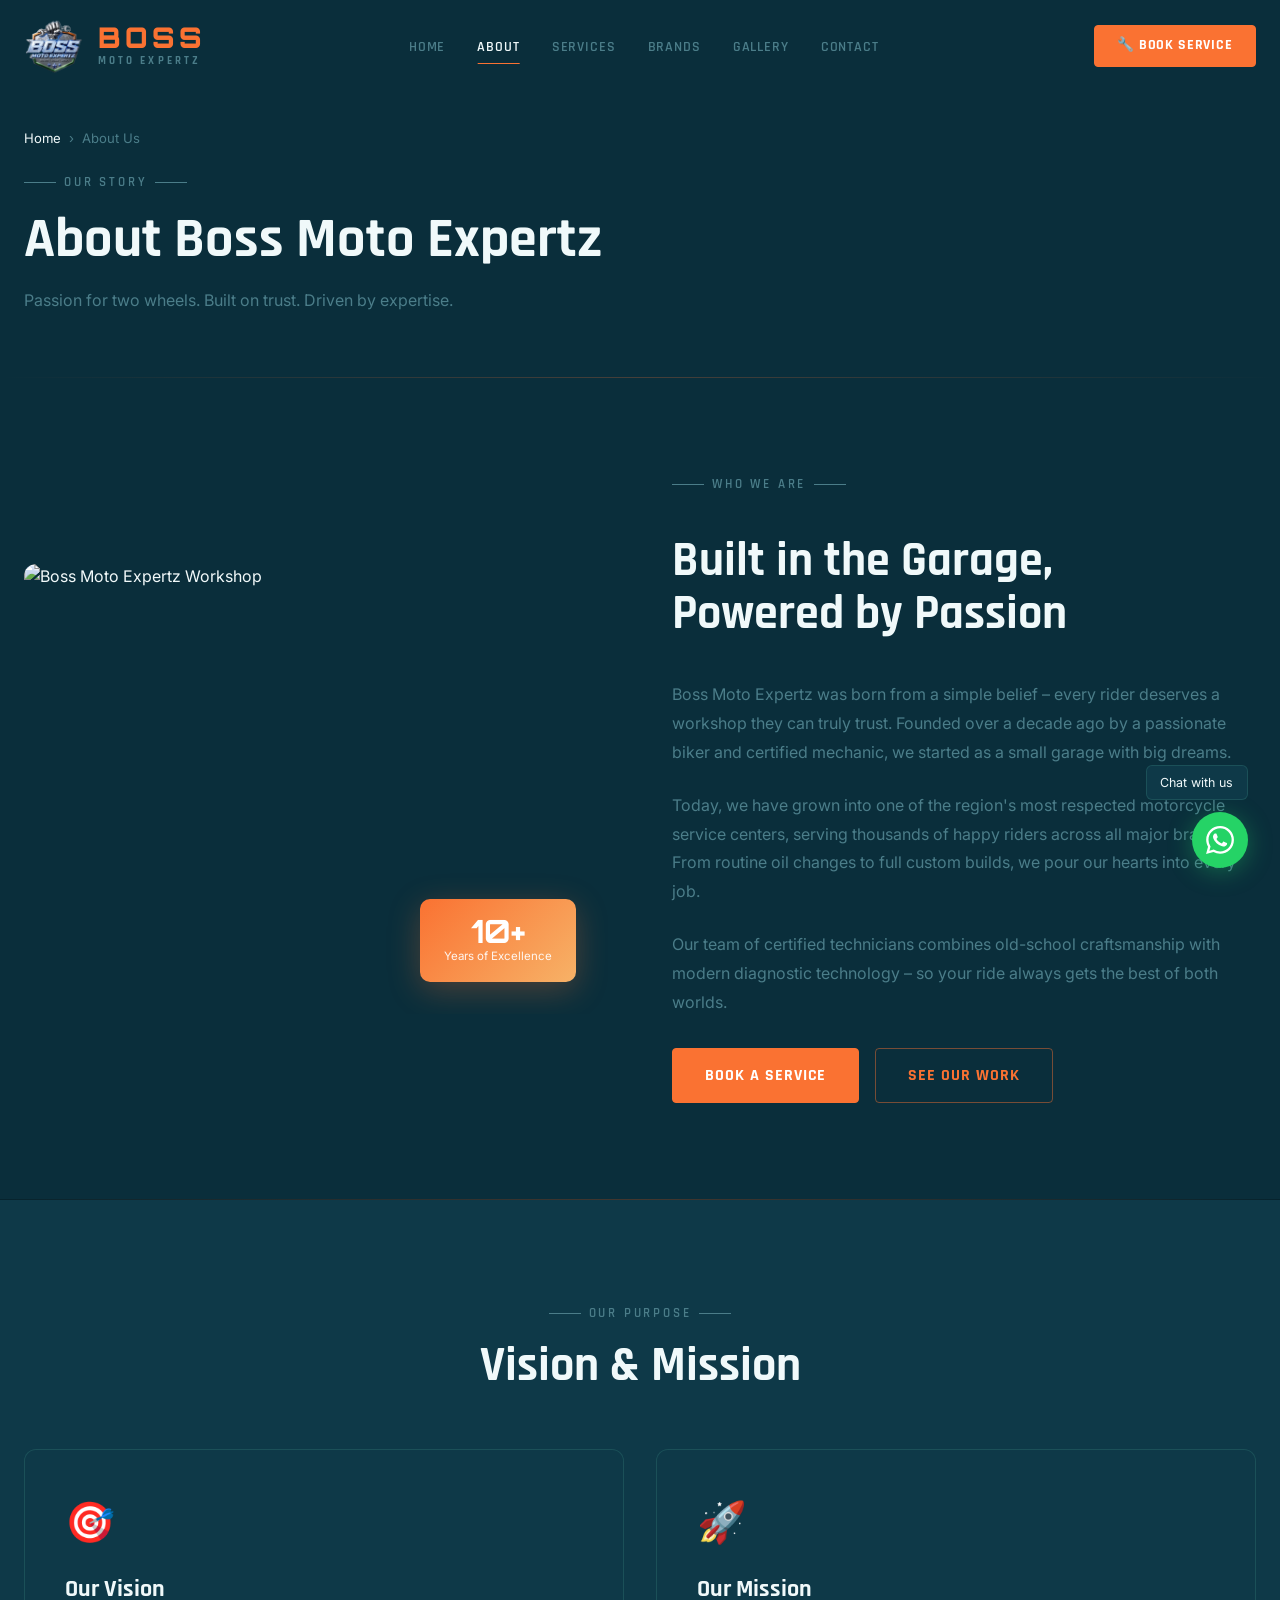
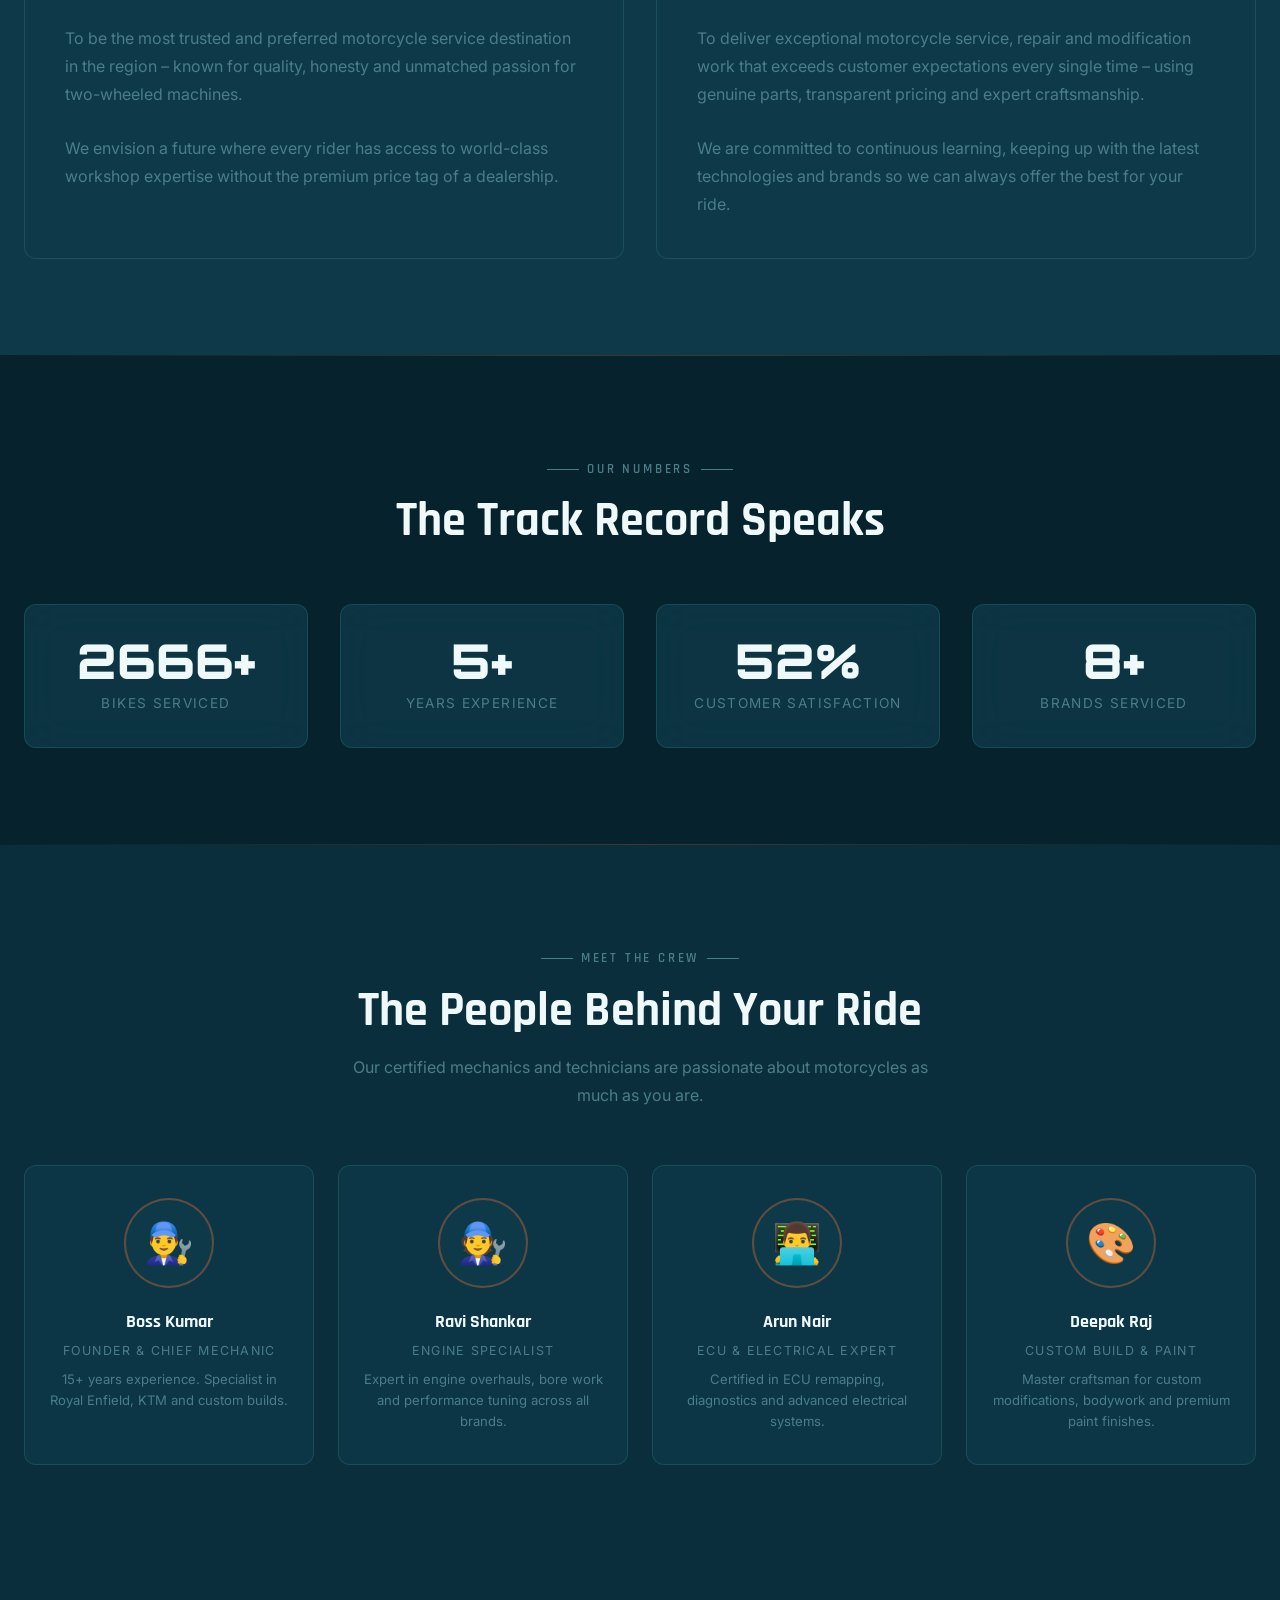
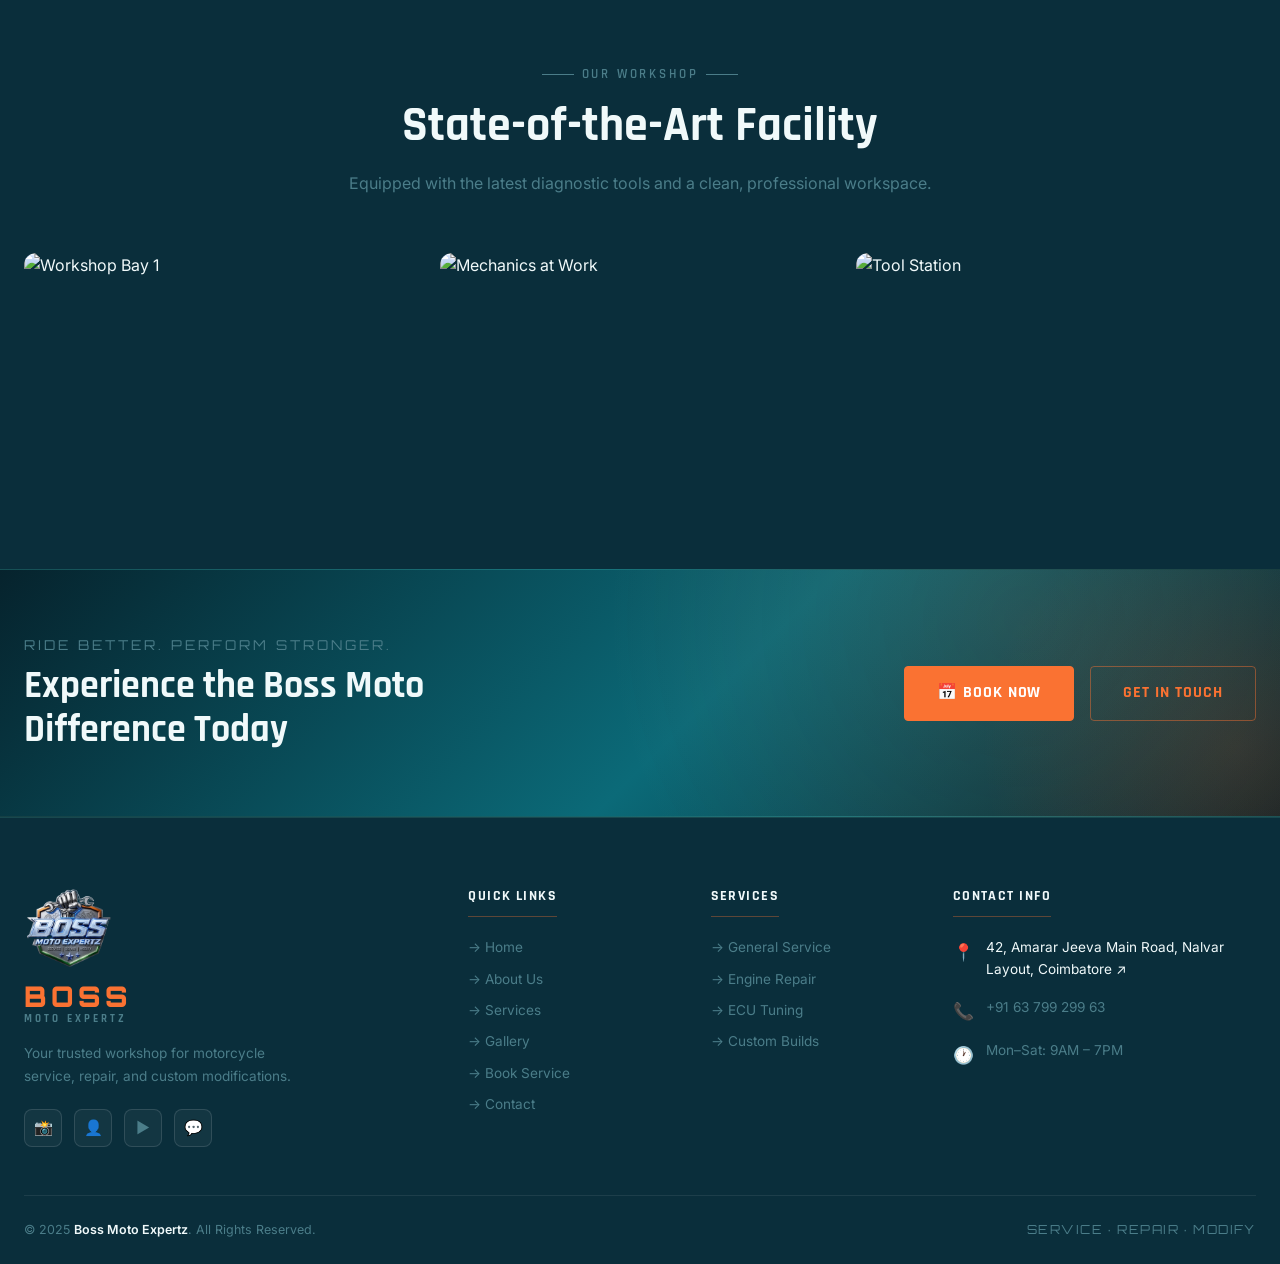
==== commit f41d302d: "Update site pages and brand assets" ====
--- a/about.html
+++ b/about.html
@@ -1,4 +1,4 @@
-﻿<!DOCTYPE html>
+<!DOCTYPE html>
 <html lang="en">
 <head>
   <meta charset="UTF-8" />
@@ -6,7 +6,7 @@
   <title>About Us | Boss Moto Expertz – Our Story, Vision & Team</title>
   <meta name="description" content="Learn about Boss Moto Expertz – our story, vision, mission, expert team and commitment to delivering premium motorcycle service and custom modifications." />
   <link rel="icon" href="assets/logo.png" type="image/png" />
-  <link rel="stylesheet" href="css/style.css" />
+  <link rel="stylesheet" href="css/style.css?v=sunset_teal" />
 </head>
 <body>
 
@@ -22,8 +22,9 @@
       </a>
       <ul class="nav-links" role="list">
         <li><a href="index.html" class="nav-link">Home</a></li>
-        <li><a href="about.html" class="nav-link">About</a></li>
+        <li><a href="about.html" class="nav-link active">About</a></li>
         <li><a href="services.html" class="nav-link">Services</a></li>
+        <li><a href="brands.html" class="nav-link">Brands</a></li>
         <li><a href="gallery.html" class="nav-link">Gallery</a></li>
         <li><a href="contact.html" class="nav-link">Contact</a></li>
       </ul>
@@ -33,8 +34,9 @@
   </nav>
   <div class="mobile-menu" id="mobileMenu">
     <a href="index.html" class="nav-link">Home</a>
-    <a href="about.html" class="nav-link">About</a>
+    <a href="about.html" class="nav-link active">About</a>
     <a href="services.html" class="nav-link">Services</a>
+    <a href="brands.html" class="nav-link">Brands</a>
     <a href="gallery.html" class="nav-link">Gallery</a>
     <a href="contact.html" class="nav-link">Contact</a>
     <a href="booking.html" class="btn btn-primary">🔧 Book Service</a>
@@ -258,7 +260,7 @@
         </div>
         <div class="footer-col">
           <h4>Contact Info</h4>
-          <div class="footer-contact-item"><span class="icon">📍</span><span>42, Amarar Jeeva Main Road, Nalvar Layout, Coimbatore</span></div>
+          <div class="footer-contact-item"><span class="icon">📍</span><a href="https://maps.google.com/?q=11.0268,76.9634+(Boss+Moto+Expertz+-+Coimbatore)" target="_blank" rel="noopener noreferrer" style="color:inherit;">42, Amarar Jeeva Main Road, Nalvar Layout, Coimbatore ↗</a></div>
           <div class="footer-contact-item"><span class="icon">📞</span><a href="tel:+916379929963">+91 63 799 299 63</a></div>
           <div class="footer-contact-item"><span class="icon">🕐</span><span>Mon–Sat: 9AM – 7PM</span></div>
         </div>
--- a/css/style.css
+++ b/css/style.css
@@ -1,28 +1,41 @@
 /* ============================================================
    BOSS MOTO EXPERTZ – Design System
-   Bright & Vibrant Premium Light Theme
+   Bright Periwinkle Blue & Electric Indigo Theme
    ============================================================ */
 
 @import url('https://fonts.googleapis.com/css2?family=Rajdhani:wght@400;500;600;700&family=Inter:wght@300;400;500;600;700&family=Orbitron:wght@400;700;900&display=swap');
 
 /* ─── CSS Custom Properties ─────────────────────────────── */
 :root {
-  /* ── Bright Light Palette ── */
-  --black: #F0F4FF;
-  --black-soft: #E8EEFF;
-  --black-card: #FFFFFF;
-  --black-surface: #F5F7FF;
-  --white: #1A1A2E;
-  --white-dim: #3D3D6B;
-  --silver: #2D2D5A;
-  --silver-dim: #6B6B9A;
-  --accent: #4F46E5;
-  --accent-dim: #7C73FF;
-  --accent-glow: rgba(79, 70, 229, 0.18);
-
-  /* Glass – Bright */
-  --glass-bg: rgba(255, 255, 255, 0.75);
-  --glass-border: rgba(79, 70, 229, 0.15);
+  /* ── Sunset Teal & Vivid Coral Palette (Inspired by Sunset Photography) ── */
+  --black: #06232D;             /* Base Dark Midnight Teal */
+  --black-soft: #0A2E3B;        /* Secondary Dark Background */
+  --black-card: #0E3948;        /* Card Background */
+  --black-surface: #144455;     /* Elevated Surface / Hover */
+  
+  --white: #F0F9FA;             /* Primary Text (Crisp Ice White) */
+  --white-dim: #C5E2E8;         /* Secondary Text (Ice Teal) */
+  --silver: #8BB8C1;            /* Muted Labels & Descriptions */
+  --silver-dim: #4B7D89;        /* Dim Borders & Subtle Accents */
+  
+  --accent: #FA7232;            /* Swatch 1: Vivid Coral Orange */
+  --accent-dim: #F7B267;        /* Swatch 2: Warm Amber Glow */
+  --accent-glow: rgba(250, 114, 50, 0.28);
+  
+  --teal-muted: #419488;        /* Swatch 3: Muted Teal Green */
+  --teal-deep: #0B6A78;         /* Swatch 4: Deep Ocean Teal */
+  --teal-dark: #07333F;         /* Swatch 5: Midnight Teal */
+
+  /* Legacy & HTML aliases */
+  --navy: #0A2E3B;
+  --deep-blue: #06232D;
+  --orange: #FA7232;
+  --orange-glow: rgba(250, 114, 50, 0.28);
+  --grad-orange: linear-gradient(135deg, #FA7232 0%, #F7B267 100%);
+
+  /* Glass Effects */
+  --glass-bg: rgba(14, 57, 72, 0.82);
+  --glass-border: rgba(65, 148, 136, 0.25);
   --glass-blur: blur(20px);
 
   /* Typography */
@@ -39,11 +52,11 @@
   --t-mid: 0.4s ease;
   --t-slow: 0.7s cubic-bezier(0.22, 1, 0.36, 1);
 
-  /* Gradients */
-  --grad-hero: linear-gradient(135deg, #EEF2FF 0%, #E0E7FF 50%, #F0F4FF 100%);
-  --grad-accent: linear-gradient(135deg, #4F46E5 0%, #7C3AED 100%);
-  --grad-card: linear-gradient(145deg, #FFFFFF, #F0F4FF);
-  --grad-section: linear-gradient(180deg, #F0F4FF 0%, #E8EEFF 100%);
+  /* Atmospheric Gradients */
+  --grad-hero: radial-gradient(circle at 80% 20%, rgba(250, 114, 50, 0.12) 0%, transparent 40%), linear-gradient(135deg, #06232D 0%, #0B6A78 55%, #051F27 100%);
+  --grad-accent: linear-gradient(135deg, #FA7232 0%, #F7B267 100%);
+  --grad-card: linear-gradient(145deg, #0E3948 0%, #0A2E3B 100%);
+  --grad-section: linear-gradient(180deg, #06232D 0%, #0A2E3B 100%);
 }
 
 /* ─── Reset & Base ───────────────────────────────────────── */
@@ -205,18 +218,18 @@
   border-color: var(--accent-dim);
   color: #FFFFFF;
   transform: translateY(-2px);
-  box-shadow: 0 8px 24px rgba(79, 70, 229, 0.35);
+  box-shadow: 0 8px 24px var(--accent-glow);
 }
 
 .btn-outline {
-  border: 1.5px solid rgba(79, 70, 229, 0.35);
+  border: 1.5px solid rgba(250, 114, 50, 0.45);
   color: var(--accent);
   background: transparent;
 }
 
 .btn-outline:hover {
   border-color: var(--accent);
-  background: rgba(79, 70, 229, 0.08);
+  background: rgba(250, 114, 50, 0.12);
   transform: translateY(-2px);
 }
 
@@ -260,11 +273,11 @@
 }
 
 .navbar.scrolled {
-  background: rgba(240, 244, 255, 0.96);
+  background: rgba(6, 35, 45, 0.94);
   backdrop-filter: blur(24px);
   padding: 0.65rem 0;
-  border-bottom: 1px solid rgba(79, 70, 229, 0.15);
-  box-shadow: 0 4px 40px rgba(79, 70, 229, 0.12);
+  border-bottom: 1px solid var(--glass-border);
+  box-shadow: 0 4px 40px rgba(0, 0, 0, 0.4);
 }
 
 .navbar .container {
@@ -396,7 +409,7 @@
   display: none;
   position: fixed;
   inset: 0;
-  background: rgba(240, 244, 255, 0.98);
+  background: rgba(6, 35, 45, 0.98);
   backdrop-filter: blur(24px);
   z-index: 999;
   flex-direction: column;
@@ -439,7 +452,7 @@
   background-position: center 30%;
   transform: scale(1.04);
   transition: transform 10s ease;
-  filter: grayscale(0%) brightness(0.75) contrast(1.05) saturate(1.2);
+  filter: grayscale(0%) brightness(0.85) contrast(1.05) saturate(1.15);
 }
 
 .hero-bg.loaded {
@@ -450,8 +463,8 @@
   position: absolute;
   inset: 0;
   background:
-    linear-gradient(90deg, rgba(238, 242, 255, 0.92) 0%, rgba(224, 231, 255, 0.75) 45%, rgba(240, 244, 255, 0.45) 75%, rgba(238, 242, 255, 0.85) 100%),
-    linear-gradient(180deg, rgba(238, 242, 255, 0.65) 0%, transparent 40%, rgba(224, 231, 255, 0.90) 100%);
+    linear-gradient(90deg, rgba(6, 35, 45, 0.92) 0%, rgba(10, 46, 59, 0.78) 45%, rgba(14, 57, 72, 0.55) 75%, rgba(6, 35, 45, 0.88) 100%),
+    linear-gradient(180deg, rgba(6, 35, 45, 0.65) 0%, transparent 40%, rgba(6, 35, 45, 0.95) 100%);
 }
 
 .hero-content-grid {
@@ -469,8 +482,8 @@
   display: inline-flex;
   align-items: center;
   gap: 0.5rem;
-  background: rgba(79, 70, 229, 0.10);
-  border: 1px solid rgba(79, 70, 229, 0.25);
+  background: rgba(250, 114, 50, 0.12);
+  border: 1px solid rgba(250, 114, 50, 0.30);
   backdrop-filter: var(--glass-blur);
   padding: 0.45rem 1.15rem;
   border-radius: 100px;
@@ -486,7 +499,7 @@
   width: 6px;
   height: 6px;
   border-radius: 50%;
-  background: #4F46E5;
+  background: var(--accent);
   animation: pulse 2s infinite;
 }
 
@@ -518,7 +531,7 @@
   display: block;
   font-family: var(--font-heading);
   font-weight: 900;
-  color: #1A1A2E;
+  color: var(--white);
   transition: transform 0.3s ease;
 }
 
@@ -540,15 +553,15 @@
 }
 
 .telemetry-card {
-  background: rgba(255, 255, 255, 0.88);
-  border: 1px solid rgba(79, 70, 229, 0.18);
+  background: var(--glass-bg);
+  border: 1px solid var(--glass-border);
   backdrop-filter: blur(20px);
   padding: 1.25rem 1.5rem;
   border-radius: 12px;
   display: flex;
   align-items: center;
   gap: 1.25rem;
-  box-shadow: 0 15px 40px rgba(79, 70, 229, 0.12);
+  box-shadow: 0 15px 40px rgba(0, 0, 0, 0.3);
   transition: all 0.35s ease;
   animation: floatCard 6s ease-in-out infinite alternate;
 }
@@ -572,17 +585,17 @@
 }
 
 .telemetry-card:hover {
-  border-color: rgba(79, 70, 229, 0.40);
+  border-color: rgba(250, 114, 50, 0.45);
   transform: translateY(-4px) scale(1.02);
-  box-shadow: 0 20px 50px rgba(79, 70, 229, 0.20);
+  box-shadow: 0 20px 50px rgba(250, 114, 50, 0.20);
 }
 
 .telemetry-icon {
   width: 48px;
   height: 48px;
   border-radius: 10px;
-  background: rgba(79, 70, 229, 0.10);
-  border: 1px solid rgba(79, 70, 229, 0.20);
+  background: rgba(250, 114, 50, 0.15);
+  border: 1px solid rgba(250, 114, 50, 0.30);
   display: flex;
   align-items: center;
   justify-content: center;
@@ -641,7 +654,7 @@
 .orb-1 {
   width: 500px;
   height: 500px;
-  background: rgba(79, 70, 229, 0.18);
+  background: rgba(250, 114, 50, 0.22);
   top: -10%;
   right: -5%;
   animation-duration: 20s;
@@ -650,7 +663,7 @@
 .orb-2 {
   width: 400px;
   height: 400px;
-  background: rgba(124, 58, 237, 0.14);
+  background: rgba(247, 178, 103, 0.18);
   bottom: -5%;
   left: 10%;
   animation-duration: 18s;
@@ -660,7 +673,7 @@
 .orb-3 {
   width: 350px;
   height: 350px;
-  background: rgba(99, 102, 241, 0.12);
+  background: rgba(65, 148, 136, 0.20);
   top: 40%;
   right: 30%;
   animation-duration: 22s;
@@ -671,7 +684,7 @@
   position: absolute;
   width: 3px;
   height: 3px;
-  background: rgba(79, 70, 229, 0.7);
+  background: rgba(250, 114, 50, 0.7);
   border-radius: 50%;
   animation: floatParticle 10s linear infinite;
 }
@@ -764,7 +777,7 @@
   gap: 2.5rem;
   flex-wrap: wrap;
   padding-top: 2rem;
-  border-top: 1px solid rgba(79, 70, 229, 0.15);
+  border-top: 1px solid var(--glass-border);
 }
 
 .hero-stat .num {
@@ -799,7 +812,7 @@
 .hero-scroll .line {
   width: 1px;
   height: 45px;
-  background: linear-gradient(to bottom, transparent, rgba(79, 70, 229, 0.6));
+  background: linear-gradient(to bottom, transparent, var(--accent));
 }
 
 .hero-scroll .text {
@@ -831,9 +844,9 @@
 }
 
 .glass-card:hover {
-  border-color: rgba(79, 70, 229, 0.35);
+  border-color: rgba(250, 114, 50, 0.40);
   transform: translateY(-4px);
-  box-shadow: 0 16px 48px rgba(79, 70, 229, 0.15);
+  box-shadow: 0 16px 48px rgba(0, 0, 0, 0.35);
 }
 
 /* ─── Bike / Stage Badges ─────────────────────────────────── */
@@ -845,12 +858,12 @@
   font-size: 0.8rem;
   font-weight: 700;
   color: var(--white);
-  background: rgba(255, 255, 255, 0.90);
-  border: 1px solid rgba(79, 70, 229, 0.20);
+  background: var(--glass-bg);
+  border: 1px solid var(--glass-border);
   padding: 0.5rem 1rem;
   border-radius: 8px;
   backdrop-filter: var(--glass-blur);
-  box-shadow: 0 8px 24px rgba(79, 70, 229, 0.12);
+  box-shadow: 0 8px 24px rgba(0, 0, 0, 0.25);
   transition: all 0.3s ease;
 }
 
@@ -890,7 +903,7 @@
 }
 
 .bike-badge:hover {
-  border-color: rgba(79, 70, 229, 0.45);
+  border-color: rgba(250, 114, 50, 0.45);
   transform: scale(1.06) translateY(-3px);
 }
 
@@ -925,7 +938,7 @@
 
 .stage-prev:hover,
 .stage-next:hover {
-  background: rgba(79, 70, 229, 0.12);
+  background: rgba(250, 114, 50, 0.15);
   color: var(--accent);
 }
 
@@ -957,8 +970,8 @@
 .estimator-box {
   padding: 2.5rem;
   border-radius: 16px;
-  box-shadow: 0 20px 60px rgba(79, 70, 229, 0.12);
-  border: 1px solid rgba(79, 70, 229, 0.15);
+  box-shadow: 0 20px 60px rgba(0, 0, 0, 0.35);
+  border: 1px solid var(--glass-border);
   background: var(--black-card);
 }
 
@@ -1004,17 +1017,17 @@
 }
 
 .pill-btn.active {
-  background: var(--white);
-  color: var(--black);
-  border-color: var(--white);
+  background: var(--accent);
+  color: #FFFFFF;
+  border-color: var(--accent);
   font-weight: 700;
 }
 
 .estimator-summary {
   padding: 2rem;
   border-radius: 12px;
-  background: #EEF2FF;
-  border: 1px solid rgba(79, 70, 229, 0.15);
+  background: var(--black-soft);
+  border: 1px solid var(--glass-border);
 }
 
 .summary-badge {
@@ -1024,10 +1037,10 @@
   letter-spacing: 0.16em;
   text-transform: uppercase;
   color: var(--accent);
-  background: rgba(79, 70, 229, 0.10);
+  background: rgba(250, 114, 50, 0.12);
   padding: 0.3rem 0.75rem;
   border-radius: 50px;
-  border: 1px solid rgba(79, 70, 229, 0.20);
+  border: 1px solid rgba(250, 114, 50, 0.25);
   margin-bottom: 1rem;
 }
 
@@ -1116,20 +1129,20 @@
   position: relative;
   overflow: hidden;
   border-radius: 12px;
-  border: 1px solid rgba(79, 70, 229, 0.10);
+  border: 1px solid var(--glass-border);
   background: var(--black-card);
   transition: all var(--t-mid);
 }
 
 .bento-card:hover {
-  border-color: rgba(79, 70, 229, 0.28);
+  border-color: rgba(250, 114, 50, 0.40);
   transform: translateY(-3px);
-  box-shadow: 0 12px 36px rgba(79, 70, 229, 0.14);
+  box-shadow: 0 12px 36px rgba(0, 0, 0, 0.35);
 }
 
 .bento-lg {
   grid-column: span 2;
-  background: linear-gradient(145deg, #EEF2FF, #E0E7FF);
+  background: var(--grad-card);
 }
 
 .bento-badge {
@@ -1141,10 +1154,10 @@
   letter-spacing: 0.14em;
   text-transform: uppercase;
   color: var(--accent);
-  background: rgba(79, 70, 229, 0.10);
+  background: rgba(250, 114, 50, 0.12);
   padding: 0.3rem 0.8rem;
   border-radius: 50px;
-  border: 1px solid rgba(79, 70, 229, 0.18);
+  border: 1px solid rgba(250, 114, 50, 0.25);
 }
 
 .bento-icon {
@@ -1179,8 +1192,8 @@
   font-weight: 600;
   padding: 0.25rem 0.7rem;
   border-radius: 4px;
-  background: rgba(79, 70, 229, 0.08);
-  border: 1px solid rgba(79, 70, 229, 0.18);
+  background: rgba(250, 114, 50, 0.12);
+  border: 1px solid rgba(250, 114, 50, 0.25);
   color: var(--accent);
 }
 
@@ -1218,8 +1231,8 @@
   width: 60px;
   height: 60px;
   border-radius: 12px;
-  background: rgba(79, 70, 229, 0.10);
-  border: 1px solid rgba(79, 70, 229, 0.20);
+  background: rgba(250, 114, 50, 0.12);
+  border: 1px solid rgba(250, 114, 50, 0.25);
   display: flex;
   align-items: center;
   justify-content: center;
@@ -1229,8 +1242,8 @@
 }
 
 .why-card:hover .why-icon {
-  background: rgba(79, 70, 229, 0.18);
-  border-color: rgba(79, 70, 229, 0.40);
+  background: rgba(250, 114, 50, 0.22);
+  border-color: var(--accent);
   transform: scale(1.08);
 }
 
@@ -1263,7 +1276,7 @@
   border-radius: 12px;
   overflow: hidden;
   background: var(--black-card);
-  border: 1px solid rgba(79, 70, 229, 0.12);
+  border: 1px solid var(--glass-border);
   transition: all var(--t-mid);
   position: relative;
 }
@@ -1275,7 +1288,7 @@
   left: 0;
   right: 0;
   height: 2px;
-  background: linear-gradient(90deg, transparent, #4F46E5, transparent);
+  background: linear-gradient(90deg, transparent, var(--accent), transparent);
   transform: scaleX(0);
   transform-origin: left;
   transition: transform var(--t-mid);
@@ -1287,8 +1300,8 @@
 
 .service-card:hover {
   transform: translateY(-5px);
-  box-shadow: 0 16px 48px rgba(79, 70, 229, 0.18);
-  border-color: rgba(79, 70, 229, 0.30);
+  box-shadow: 0 16px 48px rgba(0, 0, 0, 0.4);
+  border-color: rgba(250, 114, 50, 0.40);
 }
 
 .service-img {
@@ -1313,14 +1326,14 @@
 .service-img-overlay {
   position: absolute;
   inset: 0;
-  background: linear-gradient(to top, rgba(79, 70, 229, 0.55) 0%, transparent 60%);
+  background: linear-gradient(to top, rgba(6, 35, 45, 0.85) 0%, transparent 60%);
 }
 
 .service-badge {
   position: absolute;
   top: 1rem;
   right: 1rem;
-  background: rgba(79, 70, 229, 0.85);
+  background: var(--accent);
   color: #fff;
   backdrop-filter: blur(10px);
   font-size: 0.68rem;
@@ -1371,17 +1384,17 @@
   padding: 1.5rem 1rem;
   text-align: center;
   border-radius: 10px;
-  border: 1px solid rgba(79, 70, 229, 0.10);
+  border: 1px solid var(--glass-border);
   background: var(--black-card);
   transition: all var(--t-mid);
   cursor: pointer;
 }
 
 .brand-card:hover {
-  border-color: rgba(79, 70, 229, 0.35);
-  background: rgba(79, 70, 229, 0.06);
+  border-color: rgba(250, 114, 50, 0.40);
+  background: rgba(250, 114, 50, 0.08);
   transform: translateY(-3px);
-  box-shadow: 0 8px 24px rgba(79, 70, 229, 0.14);
+  box-shadow: 0 8px 24px rgba(0, 0, 0, 0.3);
 }
 
 .brand-logo-placeholder {
@@ -1395,6 +1408,38 @@
 
 .brand-card:hover .brand-logo-placeholder {
   color: var(--white);
+}
+
+.brand-card-logo-wrap {
+  display: flex;
+  align-items: center;
+  justify-content: space-between;
+  background: rgba(255, 255, 255, 0.92);
+  padding: 0.5rem 0.85rem;
+  border-radius: 10px;
+  margin-bottom: 0.85rem;
+  box-shadow: 0 4px 15px rgba(0, 0, 0, 0.3);
+  transition: all var(--t-fast);
+  border: 1px solid rgba(255, 255, 255, 0.3);
+}
+
+.brand-card:hover .brand-card-logo-wrap {
+  transform: translateY(-2px);
+  box-shadow: 0 8px 24px rgba(250, 114, 50, 0.35);
+  background: #FFFFFF;
+}
+
+.home-brand-logo {
+  height: 32px;
+  width: 110px;
+  object-fit: contain;
+  display: block;
+}
+
+.brand-card-logo-wrap .arrow-icon {
+  font-size: 1rem;
+  font-weight: 800;
+  color: var(--accent);
 }
 
 .brand-subtitle {
@@ -1446,7 +1491,7 @@
 .showcase-overlay {
   position: absolute;
   inset: 0;
-  background: linear-gradient(to top, rgba(79, 70, 229, 0.88) 0%, transparent 50%);
+  background: linear-gradient(to top, rgba(6, 35, 45, 0.92) 0%, transparent 50%);
   display: flex;
   align-items: flex-end;
   padding: 1.5rem;
@@ -1479,7 +1524,7 @@
 
 /* ─── Process / Timeline ─────────────────────────────────── */
 .process-section {
-  background: #EEF2FF;
+  background: var(--black-soft);
 }
 
 .process-steps {
@@ -1505,7 +1550,7 @@
   right: -50%;
   width: 100%;
   height: 1px;
-  background: linear-gradient(to right, rgba(79, 70, 229, 0.35), transparent);
+  background: linear-gradient(to right, rgba(250, 114, 50, 0.35), transparent);
 }
 
 .process-step:last-child::after {
@@ -1516,7 +1561,7 @@
   width: 52px;
   height: 52px;
   border-radius: 50%;
-  border: 1.5px solid rgba(79, 70, 229, 0.35);
+  border: 1.5px solid rgba(250, 114, 50, 0.35);
   display: flex;
   align-items: center;
   justify-content: center;
@@ -1525,7 +1570,7 @@
   font-size: 1rem;
   font-weight: 700;
   color: var(--accent);
-  background: rgba(79, 70, 229, 0.08);
+  background: rgba(250, 114, 50, 0.10);
   transition: all var(--t-mid);
   position: relative;
   z-index: 1;
@@ -1571,14 +1616,14 @@
   padding: 2rem;
   border-radius: 12px;
   background: var(--black-card);
-  border: 1px solid rgba(79, 70, 229, 0.12);
+  border: 1px solid var(--glass-border);
   transition: all var(--t-mid);
 }
 
 .testimonial-card:hover {
-  border-color: rgba(79, 70, 229, 0.30);
+  border-color: rgba(250, 114, 50, 0.40);
   transform: translateY(-4px);
-  box-shadow: 0 12px 40px rgba(79, 70, 229, 0.14);
+  box-shadow: 0 12px 40px rgba(0, 0, 0, 0.35);
 }
 
 .testimonial-stars {
@@ -1606,8 +1651,8 @@
   width: 42px;
   height: 42px;
   border-radius: 50%;
-  background: rgba(79, 70, 229, 0.12);
-  border: 1px solid rgba(79, 70, 229, 0.25);
+  background: rgba(250, 114, 50, 0.12);
+  border: 1px solid rgba(250, 114, 50, 0.25);
   display: flex;
   align-items: center;
   justify-content: center;
@@ -1632,9 +1677,9 @@
 
 /* ─── CTA Banner ─────────────────────────────────────────── */
 .cta-section {
-  background: linear-gradient(135deg, #EEF2FF, #E0E7FF);
-  border-top: 1px solid rgba(79, 70, 229, 0.20);
-  border-bottom: 1px solid rgba(79, 70, 229, 0.20);
+  background: var(--grad-hero);
+  border-top: 1px solid var(--glass-border);
+  border-bottom: 1px solid var(--glass-border);
   position: relative;
   overflow: hidden;
 }
@@ -1646,7 +1691,7 @@
   right: -20%;
   width: 600px;
   height: 600px;
-  background: radial-gradient(circle, rgba(79, 70, 229, 0.12) 0%, transparent 60%);
+  background: radial-gradient(circle, rgba(250, 114, 50, 0.15) 0%, transparent 60%);
 }
 
 .cta-inner {
@@ -1674,6 +1719,7 @@
   font-size: clamp(1.8rem, 3vw, 2.8rem);
   font-weight: 700;
   line-height: 1.15;
+  color: var(--white);
   max-width: 500px;
 }
 
@@ -1685,8 +1731,8 @@
 
 /* ─── Footer ─────────────────────────────────────────────── */
 footer {
-  background: #E8EEFF;
-  border-top: 1px solid rgba(79, 70, 229, 0.15);
+  background: var(--black-soft);
+  border-top: 1px solid var(--glass-border);
   padding: 4rem 0 1.5rem;
 }
 
@@ -1700,8 +1746,6 @@
 .footer-brand img {
   height: 52px;
   margin-bottom: 1rem;
-  mix-blend-mode: multiply;
-  filter: brightness(0.9) saturate(1.2);
 }
 
 .footer-brand p {
@@ -1721,20 +1765,20 @@
   width: 38px;
   height: 38px;
   border-radius: 8px;
-  border: 1px solid rgba(79, 70, 229, 0.18);
+  border: 1px solid rgba(255, 255, 255, 0.12);
   display: flex;
   align-items: center;
   justify-content: center;
   font-size: 0.95rem;
   color: var(--silver-dim);
   transition: all var(--t-fast);
-  background: rgba(79, 70, 229, 0.06);
+  background: rgba(255, 255, 255, 0.04);
 }
 
 .social-link:hover {
-  border-color: rgba(79, 70, 229, 0.45);
+  border-color: var(--accent);
   color: var(--accent);
-  background: rgba(79, 70, 229, 0.12);
+  background: rgba(250, 114, 50, 0.15);
   transform: translateY(-2px);
 }
 
@@ -1747,7 +1791,7 @@
   color: var(--white);
   margin-bottom: 1.25rem;
   padding-bottom: 0.5rem;
-  border-bottom: 1px solid rgba(79, 70, 229, 0.20);
+  border-bottom: 1px solid rgba(250, 114, 50, 0.35);
   display: inline-block;
 }
 
@@ -1799,7 +1843,7 @@
 }
 
 .footer-bottom {
-  border-top: 1px solid rgba(79, 70, 229, 0.15);
+  border-top: 1px solid rgba(255, 255, 255, 0.08);
   padding-top: 1.5rem;
   display: flex;
   align-items: center;
@@ -1840,7 +1884,7 @@
   left: 0;
   right: 0;
   height: 1px;
-  background: linear-gradient(to right, transparent, rgba(79, 70, 229, 0.25), transparent);
+  background: linear-gradient(to right, transparent, rgba(250, 114, 50, 0.25), transparent);
 }
 
 .page-hero-bg {
@@ -1898,11 +1942,11 @@
   position: absolute;
   bottom: 2rem;
   right: 2rem;
-  background: rgba(79, 70, 229, 0.92);
+  background: var(--grad-accent);
   padding: 1rem 1.5rem;
   border-radius: 10px;
   text-align: center;
-  box-shadow: 0 8px 32px rgba(79, 70, 229, 0.35);
+  box-shadow: 0 8px 32px var(--accent-glow);
 }
 
 .story-image-badge .num {
@@ -1915,7 +1959,7 @@
 
 .story-image-badge .text {
   font-size: 0.72rem;
-  color: rgba(255, 255, 255, 0.80);
+  color: rgba(255, 255, 255, 0.90);
 }
 
 .vision-mission {
@@ -1931,6 +1975,8 @@
 .vm-card {
   padding: 2.5rem;
   border-radius: 12px;
+  background: var(--black-card);
+  border: 1px solid var(--glass-border);
 }
 
 .vm-card .icon {
@@ -2002,7 +2048,7 @@
   height: 90px;
   border-radius: 50%;
   background: var(--black-card);
-  border: 2px solid rgba(79, 70, 229, 0.25);
+  border: 2px solid rgba(250, 114, 50, 0.35);
   margin: 0 auto 1.25rem;
   display: flex;
   align-items: center;
@@ -2050,8 +2096,8 @@
   width: 52px;
   height: 52px;
   border-radius: 10px;
-  background: rgba(79, 70, 229, 0.10);
-  border: 1px solid rgba(79, 70, 229, 0.20);
+  background: rgba(250, 114, 50, 0.12);
+  border: 1px solid rgba(250, 114, 50, 0.25);
   display: flex;
   align-items: center;
   justify-content: center;
@@ -2069,14 +2115,14 @@
   padding: 1.5rem;
   border-radius: 10px;
   background: var(--black-card);
-  border: 1px solid rgba(79, 70, 229, 0.10);
+  border: 1px solid var(--glass-border);
   transition: all var(--t-mid);
 }
 
 .service-detail-card:hover {
-  border-color: rgba(79, 70, 229, 0.28);
+  border-color: rgba(250, 114, 50, 0.40);
   transform: translateY(-3px);
-  box-shadow: 0 8px 24px rgba(79, 70, 229, 0.14);
+  box-shadow: 0 8px 24px rgba(0, 0, 0, 0.35);
 }
 
 .service-detail-card .icon {
@@ -2101,8 +2147,8 @@
 .service-detail-card .price {
   margin-top: 1rem;
   display: inline-block;
-  background: rgba(79, 70, 229, 0.10);
-  border: 1px solid rgba(79, 70, 229, 0.20);
+  background: rgba(250, 114, 50, 0.12);
+  border: 1px solid rgba(250, 114, 50, 0.25);
   padding: 0.25rem 0.75rem;
   border-radius: 4px;
   font-size: 0.78rem;
@@ -2124,23 +2170,23 @@
 
 .filter-btn {
   padding: 0.45rem 1.2rem;
-  border: 1px solid rgba(79, 70, 229, 0.14);
+  border: 1px solid rgba(255, 255, 255, 0.12);
   border-radius: 100px;
   font-family: var(--font-heading);
   font-size: 0.875rem;
   font-weight: 600;
   letter-spacing: 0.06em;
   color: var(--silver-dim);
-  background: rgba(79, 70, 229, 0.05);
+  background: rgba(255, 255, 255, 0.04);
   cursor: pointer;
   transition: all var(--t-fast);
 }
 
 .filter-btn:hover,
 .filter-btn.active {
-  border-color: rgba(79, 70, 229, 0.55);
-  color: var(--accent);
-  background: rgba(79, 70, 229, 0.12);
+  border-color: var(--accent);
+  color: #FFFFFF;
+  background: var(--grad-accent);
 }
 
 .masonry-grid {
@@ -2172,7 +2218,7 @@
 .masonry-overlay {
   position: absolute;
   inset: 0;
-  background: rgba(79, 70, 229, 0.65);
+  background: rgba(10, 11, 14, 0.85);
   display: flex;
   align-items: center;
   justify-content: center;
@@ -2253,7 +2299,7 @@
 
 .booking-form-wrapper {
   background: var(--black-card);
-  border: 1px solid rgba(79, 70, 229, 0.14);
+  border: 1px solid var(--glass-border);
   backdrop-filter: var(--glass-blur);
   border-radius: 16px;
   padding: 2.5rem;
@@ -2298,8 +2344,8 @@
 .form-control {
   width: 100%;
   padding: 0.8rem 1rem;
-  background: rgba(79, 70, 229, 0.04);
-  border: 1px solid rgba(79, 70, 229, 0.18);
+  background: rgba(255, 255, 255, 0.04);
+  border: 1px solid rgba(255, 255, 255, 0.12);
   border-radius: 8px;
   color: var(--white);
   font-size: 0.9rem;
@@ -2308,12 +2354,13 @@
 }
 
 .form-control:focus {
-  border-color: rgba(79, 70, 229, 0.55);
-  box-shadow: 0 0 0 3px rgba(79, 70, 229, 0.10);
+  border-color: var(--accent);
+  box-shadow: 0 0 0 3px var(--accent-glow);
 }
 
 .form-control option {
-  background: var(--black-card);
+  background: #0A2E3B;
+  color: #FFFFFF;
 }
 
 textarea.form-control {
@@ -2401,7 +2448,7 @@
 }
 
 .hours-table tr {
-  border-bottom: 1px solid rgba(79, 70, 229, 0.10);
+  border-bottom: 1px solid var(--glass-border);
 }
 
 .hours-table td {
@@ -2423,7 +2470,7 @@
 .map-wrapper {
   border-radius: 12px;
   overflow: hidden;
-  border: 1px solid rgba(79, 70, 229, 0.15);
+  border: 1px solid var(--glass-border);
   height: 450px;
 }
 
@@ -2491,7 +2538,7 @@
 
 .whatsapp-tooltip {
   background: var(--black-card);
-  border: 1px solid rgba(79, 70, 229, 0.18);
+  border: 1px solid var(--glass-border);
   padding: 0.4rem 0.85rem;
   border-radius: 6px;
   font-size: 0.78rem;
@@ -2540,10 +2587,9 @@
 .section-divider {
   width: 100%;
   height: 1px;
-  background: linear-gradient(to right, transparent, rgba(79, 70, 229, 0.20), transparent);
-}
-
-/* ─── Back to Top ────────────────────────────────────────── */
+  background: linear-gradient(to right, transparent, rgba(250, 114, 50, 0.25), transparent);
+}
+
 .back-to-top {
   position: fixed;
   bottom: 6.5rem;
@@ -2553,7 +2599,7 @@
   height: 42px;
   border-radius: 8px;
   background: var(--black-card);
-  border: 1px solid rgba(79, 70, 229, 0.20);
+  border: 1px solid var(--glass-border);
   backdrop-filter: var(--glass-blur);
   display: flex;
   align-items: center;
@@ -2572,7 +2618,7 @@
 }
 
 .back-to-top:hover {
-  border-color: rgba(79, 70, 229, 0.50);
+  border-color: var(--accent);
   color: var(--accent);
 }
 
@@ -2729,4 +2775,402 @@
     width: 100%;
     justify-content: center;
   }
+}
+
+/* ─── Services Page Extended Styling ─────────────────────── */
+.page-hero-grid {
+  display: grid;
+  grid-template-columns: 1.15fr 0.85fr;
+  gap: 3.5rem;
+  align-items: center;
+  position: relative;
+  z-index: 2;
+}
+
+.service-search-box {
+  margin-top: 1.75rem;
+  position: relative;
+  max-width: 520px;
+}
+
+.service-search-input {
+  width: 100%;
+  padding: 0.95rem 1.25rem 0.95rem 3rem;
+  background: rgba(14, 57, 72, 0.75);
+  border: 1px solid var(--glass-border);
+  border-radius: 50px;
+  color: var(--white);
+  font-family: var(--font-body);
+  font-size: 0.95rem;
+  backdrop-filter: blur(15px);
+  transition: all var(--t-mid);
+  outline: none;
+}
+
+.service-search-input:focus {
+  border-color: var(--accent);
+  background: rgba(14, 57, 72, 0.95);
+  box-shadow: 0 0 24px var(--accent-glow);
+}
+
+.service-search-icon {
+  position: absolute;
+  left: 1.15rem;
+  top: 50%;
+  transform: translateY(-50%);
+  font-size: 1.1rem;
+  color: var(--silver-dim);
+  pointer-events: none;
+}
+
+.service-detail-card {
+  display: flex;
+  flex-direction: column;
+  justify-content: space-between;
+  position: relative;
+}
+
+.service-card-meta {
+  display: flex;
+  align-items: center;
+  justify-content: space-between;
+  margin-bottom: 0.75rem;
+}
+
+.duration-tag {
+  font-size: 0.72rem;
+  font-family: var(--font-heading);
+  font-weight: 600;
+  color: var(--silver-dim);
+  background: rgba(255, 255, 255, 0.06);
+  padding: 0.25rem 0.6rem;
+  border-radius: 4px;
+  border: 1px solid rgba(255, 255, 255, 0.1);
+}
+
+.badge-tag-pop {
+  font-size: 0.65rem;
+  font-family: var(--font-brand);
+  font-weight: 700;
+  letter-spacing: 0.08em;
+  color: #FFFFFF;
+  background: var(--accent);
+  padding: 0.2rem 0.5rem;
+  border-radius: 4px;
+  text-transform: uppercase;
+}
+
+.badge-tag-track {
+  font-size: 0.65rem;
+  font-family: var(--font-brand);
+  font-weight: 700;
+  letter-spacing: 0.08em;
+  color: #FFFFFF;
+  background: #3B82F6;
+  padding: 0.2rem 0.5rem;
+  border-radius: 4px;
+  text-transform: uppercase;
+}
+
+.badge-tag-prem {
+  font-size: 0.65rem;
+  font-family: var(--font-brand);
+  font-weight: 700;
+  letter-spacing: 0.08em;
+  color: #FFFFFF;
+  background: #10B981;
+  padding: 0.2rem 0.5rem;
+  border-radius: 4px;
+  text-transform: uppercase;
+}
+
+.service-checklist {
+  margin: 1rem 0 1.25rem;
+  padding-top: 0.75rem;
+  border-top: 1px solid rgba(255, 255, 255, 0.08);
+}
+
+.service-checklist ul {
+  display: flex;
+  flex-direction: column;
+  gap: 0.35rem;
+}
+
+.service-checklist li {
+  font-size: 0.78rem;
+  color: var(--silver-dim);
+  display: flex;
+  align-items: center;
+  gap: 0.4rem;
+}
+
+.service-checklist li span.check {
+  color: var(--accent);
+  font-weight: bold;
+}
+
+.service-card-footer {
+  display: flex;
+  align-items: center;
+  justify-content: space-between;
+  margin-top: auto;
+  padding-top: 1rem;
+  border-top: 1px solid rgba(255, 255, 255, 0.08);
+}
+
+.assurance-section {
+  background: var(--black-soft);
+  border-top: 1px solid var(--glass-border);
+}
+
+.assurance-grid {
+  display: grid;
+  grid-template-columns: repeat(auto-fit, minmax(240px, 1fr));
+  gap: 1.5rem;
+}
+
+.assurance-card {
+  background: var(--black-card);
+  border: 1px solid var(--glass-border);
+  padding: 2rem;
+  border-radius: 12px;
+  text-align: center;
+  transition: all var(--t-mid);
+}
+
+.assurance-card:hover {
+  border-color: var(--accent);
+  transform: translateY(-4px);
+  box-shadow: 0 12px 36px rgba(0, 0, 0, 0.35);
+}
+
+.assurance-icon {
+  width: 56px;
+  height: 56px;
+  border-radius: 12px;
+  background: rgba(250, 114, 50, 0.12);
+  border: 1px solid rgba(250, 114, 50, 0.25);
+  display: flex;
+  align-items: center;
+  justify-content: center;
+  font-size: 1.6rem;
+  margin: 0 auto 1.25rem;
+}
+
+.assurance-card h3 {
+  font-family: var(--font-heading);
+  font-size: 1.15rem;
+  font-weight: 700;
+  color: var(--white);
+  margin-bottom: 0.5rem;
+}
+
+.assurance-card p {
+  font-size: 0.85rem;
+  color: var(--silver-dim);
+  line-height: 1.6;
+}
+
+@media (max-width: 992px) {
+  .page-hero-grid {
+    grid-template-columns: 1fr;
+    gap: 2.5rem;
+  }
+}
+
+/* ─── Search Bar Enhancements ───────────────────────────── */
+.service-search-box {
+  margin-top: 1.5rem;
+  position: relative;
+  max-width: 540px;
+  z-index: 100;
+}
+
+.service-search-input {
+  width: 100%;
+  padding: 0.95rem 3rem 0.95rem 3rem;
+  background: rgba(14, 57, 72, 0.85);
+  border: 1.5px solid var(--glass-border);
+  border-radius: 50px;
+  color: var(--white);
+  font-family: var(--font-body);
+  font-size: 0.95rem;
+  backdrop-filter: blur(20px);
+  transition: all var(--t-mid);
+  outline: none;
+}
+
+.service-search-input:focus {
+  border-color: var(--accent);
+  background: rgba(14, 57, 72, 0.98);
+  box-shadow: 0 0 30px var(--accent-glow);
+}
+
+.search-clear-btn {
+  position: absolute;
+  right: 1rem;
+  top: 50%;
+  transform: translateY(-50%);
+  background: rgba(255, 255, 255, 0.15);
+  border: none;
+  color: var(--white);
+  width: 26px;
+  height: 26px;
+  border-radius: 50%;
+  display: flex;
+  align-items: center;
+  justify-content: center;
+  font-size: 0.75rem;
+  cursor: pointer;
+  transition: all var(--t-fast);
+}
+
+.search-clear-btn:hover {
+  background: var(--accent);
+  color: #FFFFFF;
+}
+
+/* Quick Search Suggestions Dropdown */
+.service-search-dropdown {
+  position: absolute;
+  top: calc(100% + 8px);
+  left: 0;
+  right: 0;
+  background: rgba(10, 46, 59, 0.98);
+  border: 1px solid var(--glass-border);
+  border-radius: 14px;
+  box-shadow: 0 20px 60px rgba(0, 0, 0, 0.5);
+  backdrop-filter: blur(24px);
+  max-height: 340px;
+  overflow-y: auto;
+  z-index: 1000;
+  padding: 0.5rem;
+}
+
+.dropdown-item {
+  display: flex;
+  align-items: center;
+  justify-content: space-between;
+  padding: 0.75rem 1rem;
+  border-radius: 8px;
+  cursor: pointer;
+  transition: background var(--t-fast);
+}
+
+.dropdown-item:hover {
+  background: rgba(250, 114, 50, 0.18);
+}
+
+.dropdown-item-left {
+  display: flex;
+  align-items: center;
+  gap: 0.75rem;
+}
+
+.dropdown-item-icon {
+  font-size: 1.25rem;
+}
+
+.dropdown-item-title {
+  font-family: var(--font-heading);
+  font-size: 0.95rem;
+  font-weight: 700;
+  color: var(--white);
+}
+
+.dropdown-item-cat {
+  font-size: 0.72rem;
+  color: var(--silver-dim);
+}
+
+.dropdown-item-price {
+  font-family: var(--font-heading);
+  font-size: 0.85rem;
+  font-weight: 700;
+  color: var(--accent);
+}
+
+/* Quick Search Tag Pills */
+.quick-search-tags {
+  display: flex;
+  align-items: center;
+  gap: 0.5rem;
+  flex-wrap: wrap;
+  margin-top: 0.85rem;
+}
+
+.quick-search-tags .tag-label {
+  font-size: 0.75rem;
+  font-weight: 600;
+  color: var(--silver-dim);
+  text-transform: uppercase;
+  letter-spacing: 0.08em;
+}
+
+.search-pill-btn {
+  background: rgba(255, 255, 255, 0.06);
+  border: 1px solid rgba(255, 255, 255, 0.12);
+  color: var(--silver-dim);
+  font-family: var(--font-heading);
+  font-size: 0.75rem;
+  font-weight: 600;
+  padding: 0.2rem 0.65rem;
+  border-radius: 50px;
+  cursor: pointer;
+  transition: all var(--t-fast);
+}
+
+.search-pill-btn:hover {
+  border-color: var(--accent);
+  color: var(--white);
+  background: rgba(250, 114, 50, 0.15);
+}
+
+/* Active Search Status Bar & No Results */
+.search-results-status {
+  padding: 0.85rem 1.25rem;
+  margin: 1.5rem 0 0;
+  background: rgba(250, 114, 50, 0.12);
+  border: 1px solid rgba(250, 114, 50, 0.3);
+  border-radius: 10px;
+  display: flex;
+  align-items: center;
+  justify-content: space-between;
+  font-family: var(--font-heading);
+  font-size: 0.95rem;
+  font-weight: 700;
+  color: var(--white);
+}
+
+.search-no-results {
+  text-align: center;
+  padding: 4rem 2rem;
+  background: var(--black-card);
+  border: 1px dashed var(--glass-border);
+  border-radius: 16px;
+  margin: 2rem 0;
+}
+
+.search-no-results h3 {
+  font-family: var(--font-heading);
+  font-size: 1.4rem;
+  color: var(--white);
+  margin-bottom: 0.5rem;
+}
+
+.search-no-results p {
+  color: var(--silver-dim);
+  margin-bottom: 1.5rem;
+}
+
+.highlight-card {
+  border-color: var(--accent) !important;
+  box-shadow: 0 0 35px var(--accent-glow) !important;
+  animation: pulseCardHighlight 2s ease;
+}
+
+@keyframes pulseCardHighlight {
+  0% { transform: scale(1); }
+  50% { transform: scale(1.03); }
+  100% { transform: scale(1); }
 }
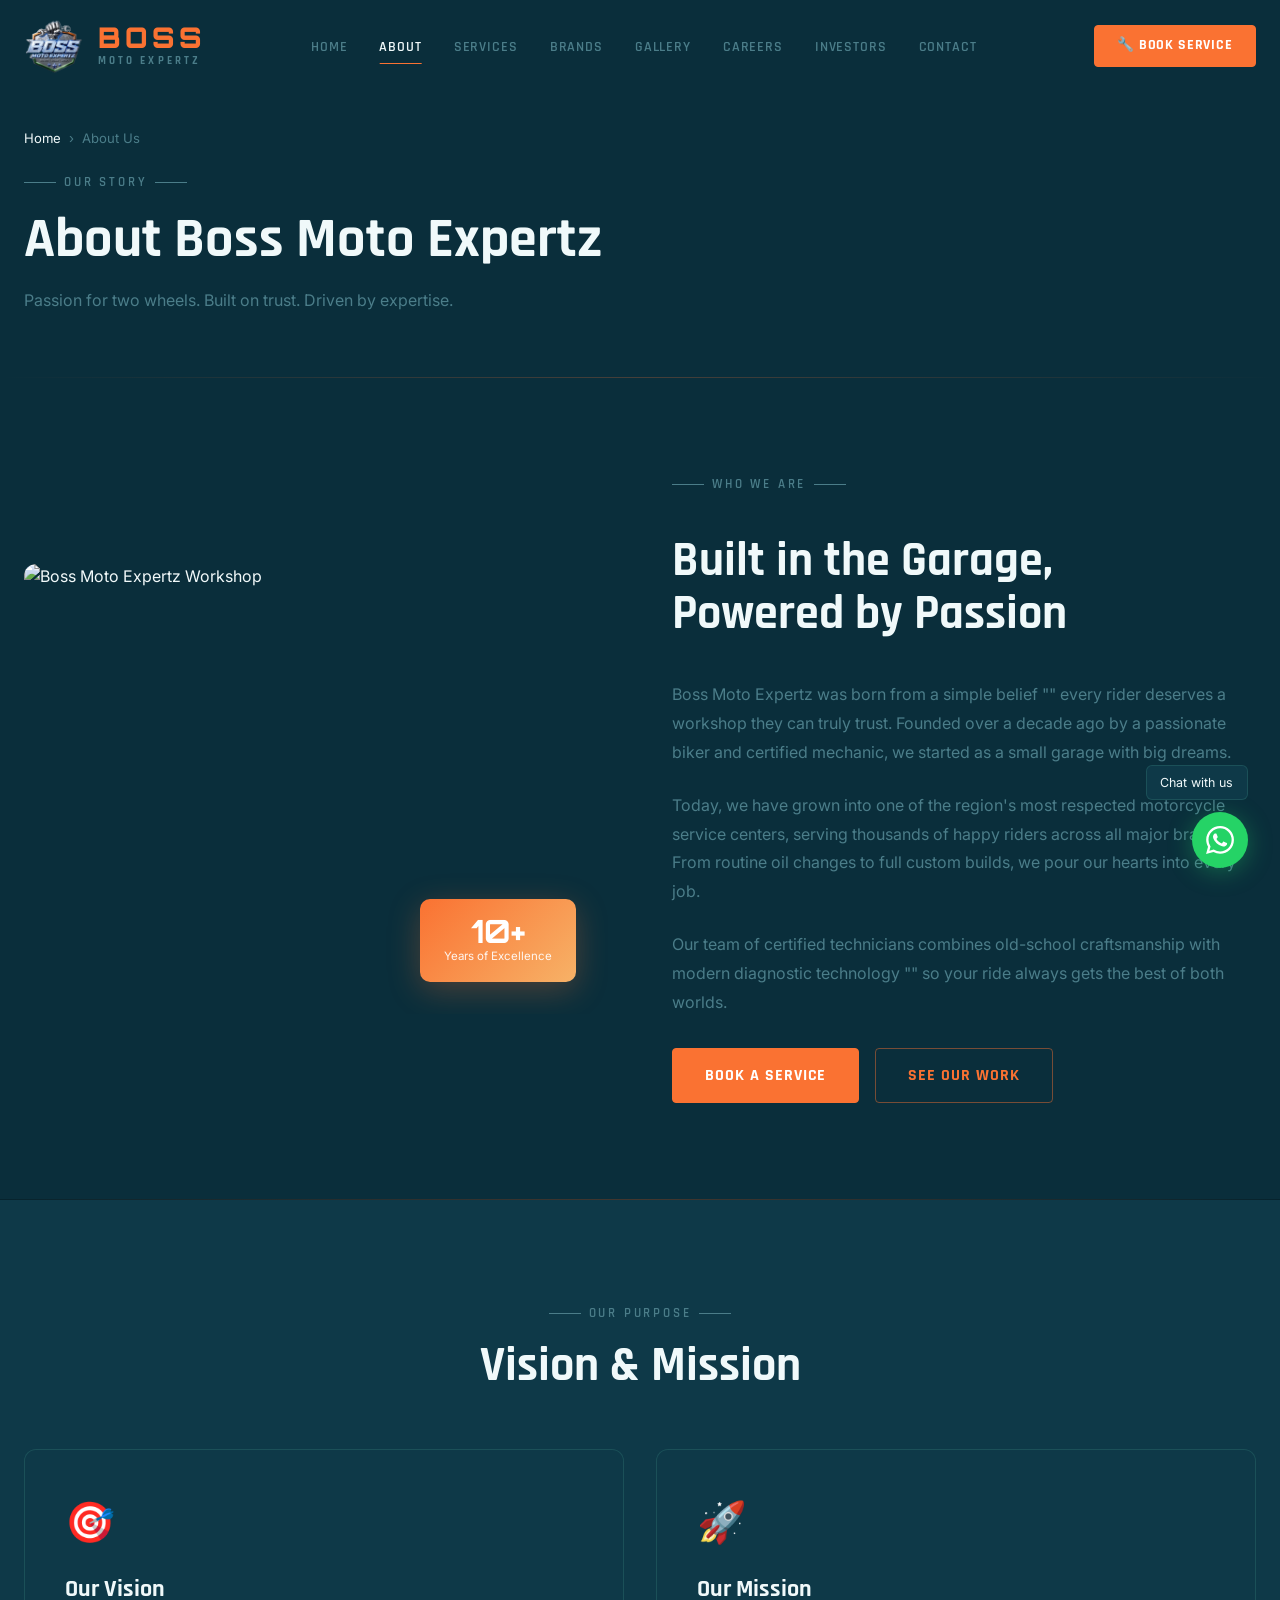
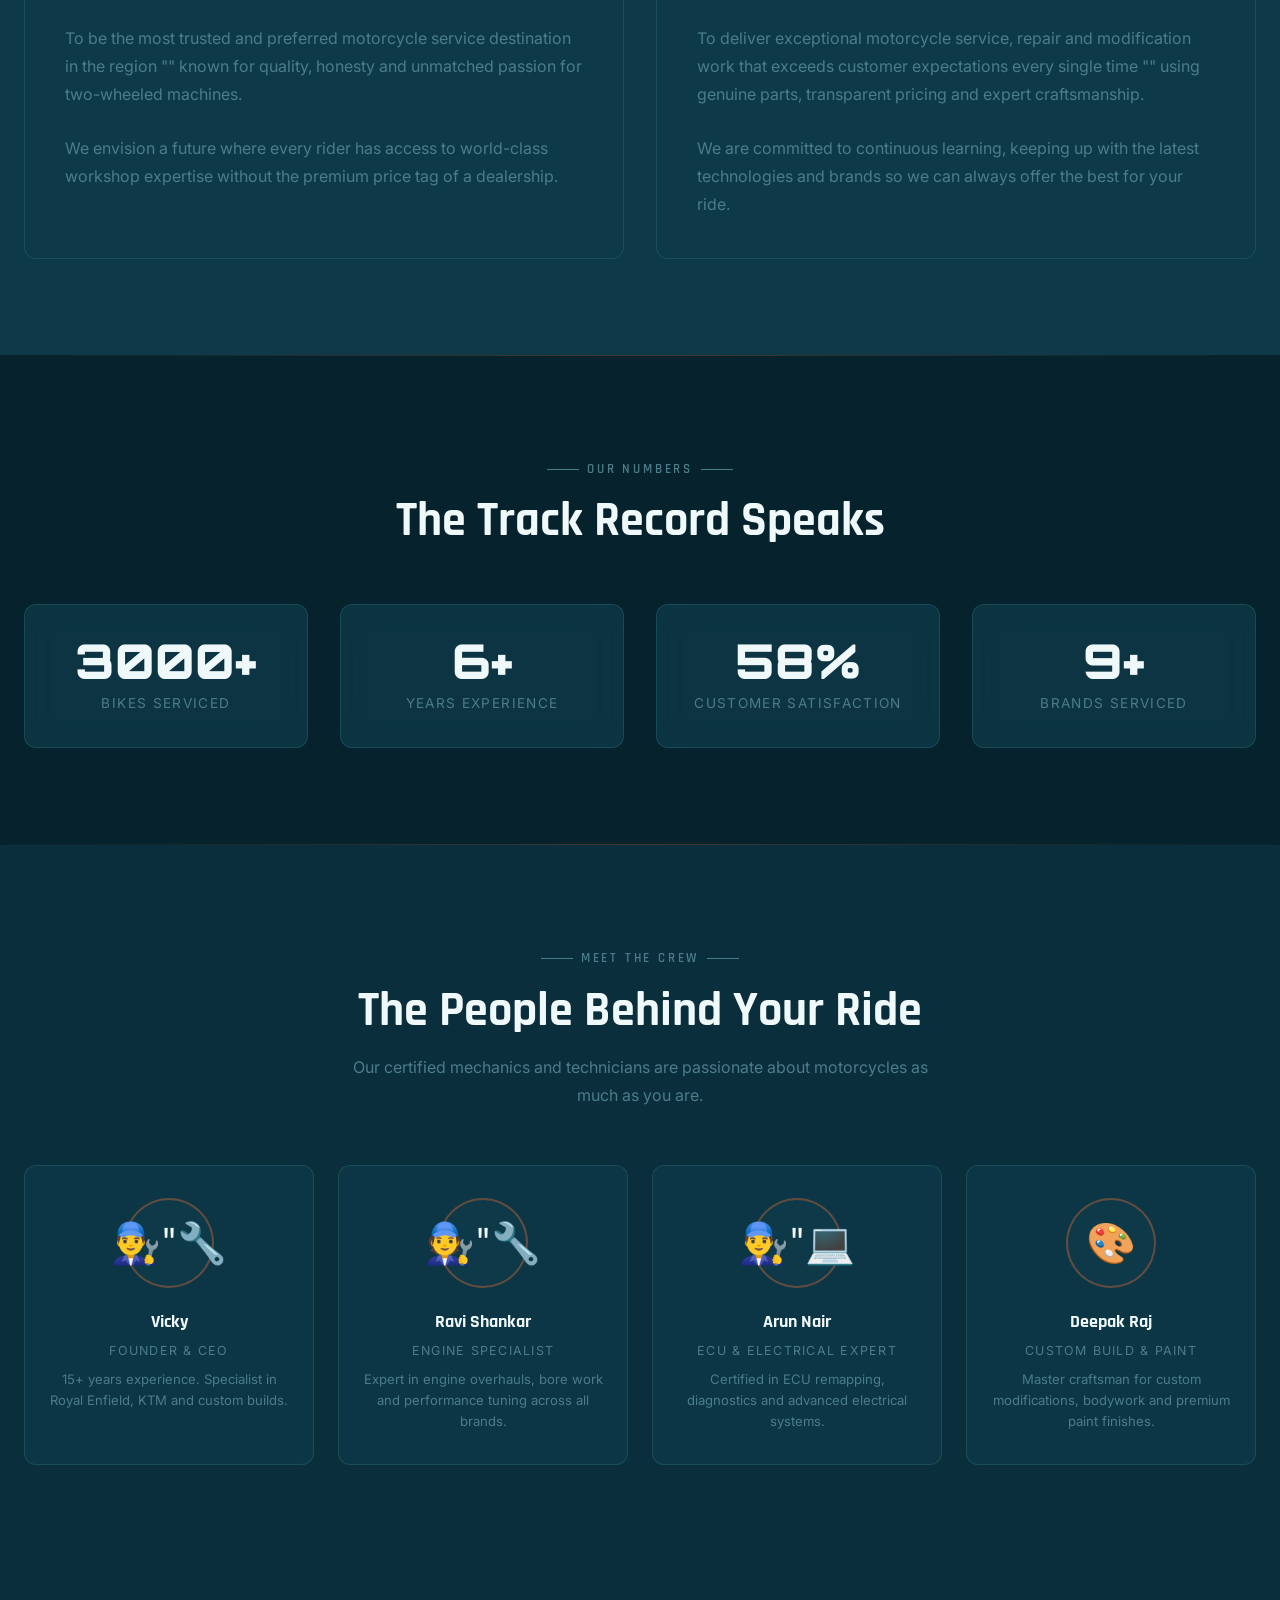
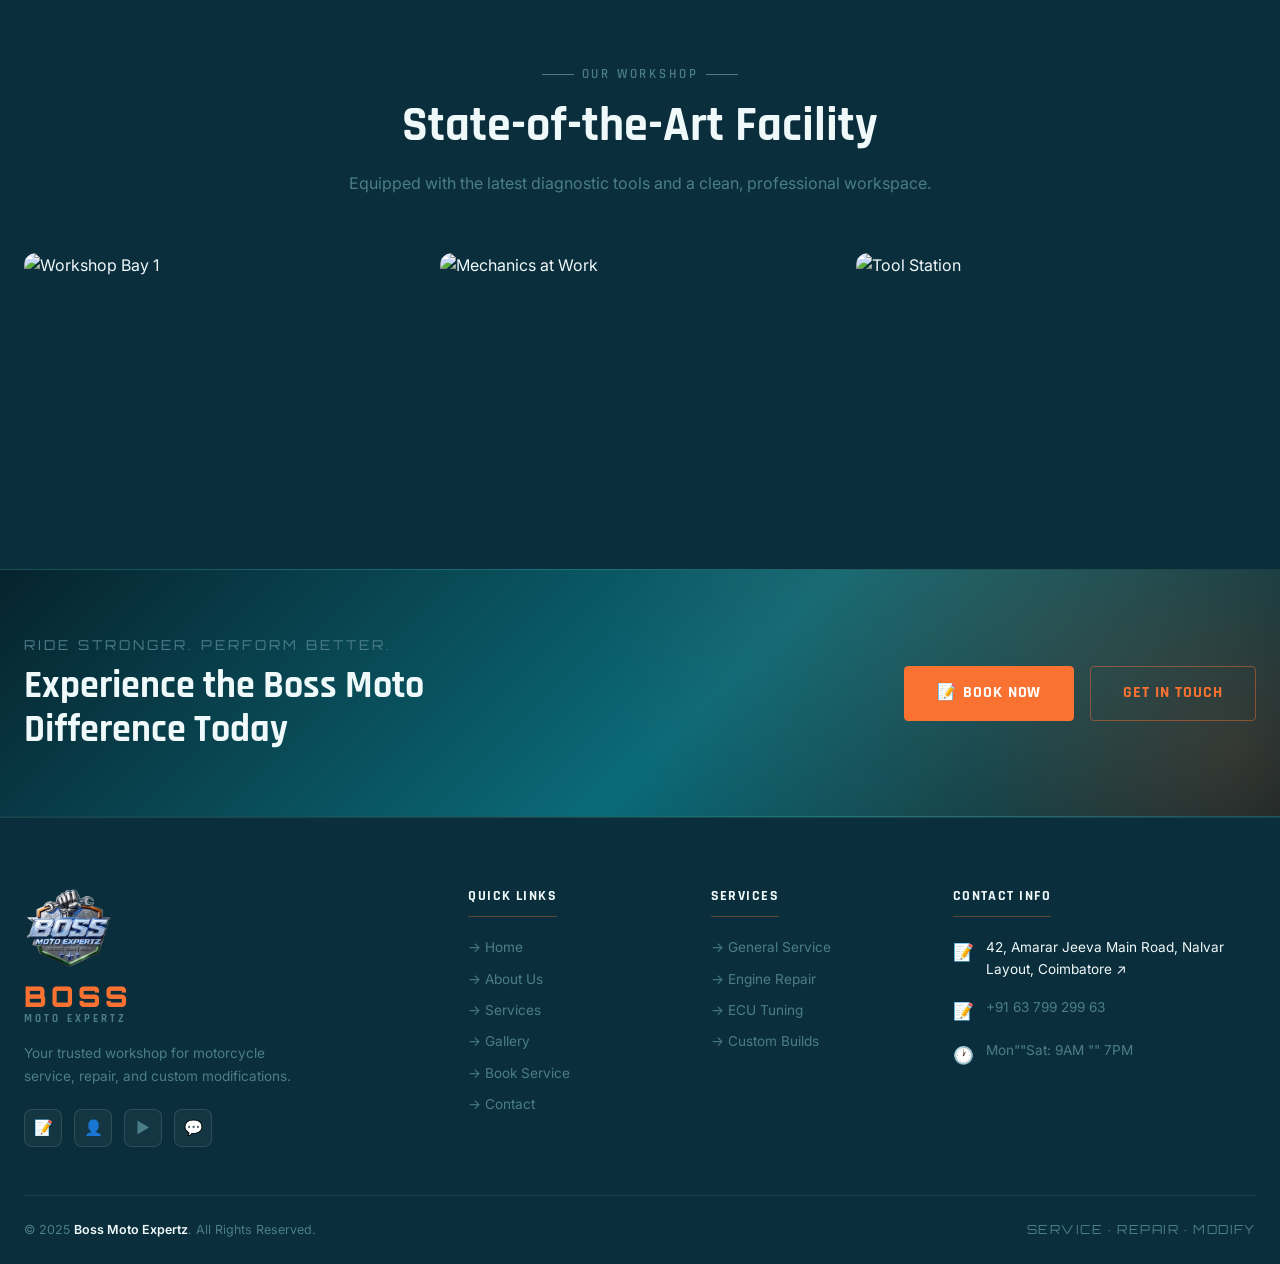
==== commit a7cbd1e4: "updates done" ====
--- a/about.html
+++ b/about.html
@@ -1,287 +1,590 @@
-<!DOCTYPE html>
-<html lang="en">
-<head>
-  <meta charset="UTF-8" />
-  <meta name="viewport" content="width=device-width, initial-scale=1.0" />
-  <title>About Us | Boss Moto Expertz – Our Story, Vision & Team</title>
-  <meta name="description" content="Learn about Boss Moto Expertz – our story, vision, mission, expert team and commitment to delivering premium motorcycle service and custom modifications." />
-  <link rel="icon" href="assets/logo.png" type="image/png" />
-  <link rel="stylesheet" href="css/style.css?v=sunset_teal" />
-</head>
-<body>
-
-  <!-- NAVBAR -->
-  <nav class="navbar" id="navbar" role="navigation" aria-label="Main Navigation">
-    <div class="container">
-      <a href="index.html" class="nav-logo">
-        <img src="assets/logo.png" alt="Boss Moto Expertz Logo" onerror="this.style.display='none'" />
-        <div class="nav-brand">
-          <span class="brand-boss">BOSS</span>
-          <span class="brand-sub">MOTO EXPERTZ</span>
-        </div>
-      </a>
-      <ul class="nav-links" role="list">
-        <li><a href="index.html" class="nav-link">Home</a></li>
-        <li><a href="about.html" class="nav-link active">About</a></li>
-        <li><a href="services.html" class="nav-link">Services</a></li>
-        <li><a href="brands.html" class="nav-link">Brands</a></li>
-        <li><a href="gallery.html" class="nav-link">Gallery</a></li>
-        <li><a href="contact.html" class="nav-link">Contact</a></li>
-      </ul>
-      <a href="booking.html" class="btn btn-primary btn-sm nav-cta">🔧 Book Service</a>
-      <button class="nav-toggle" id="navToggle" aria-label="Toggle Menu"><span></span><span></span><span></span></button>
-    </div>
-  </nav>
-  <div class="mobile-menu" id="mobileMenu">
-    <a href="index.html" class="nav-link">Home</a>
-    <a href="about.html" class="nav-link active">About</a>
-    <a href="services.html" class="nav-link">Services</a>
-    <a href="brands.html" class="nav-link">Brands</a>
-    <a href="gallery.html" class="nav-link">Gallery</a>
-    <a href="contact.html" class="nav-link">Contact</a>
-    <a href="booking.html" class="btn btn-primary">🔧 Book Service</a>
-  </div>
-
-  <!-- PAGE HERO -->
-  <section class="page-hero" aria-labelledby="pageHeroTitle">
-    <div class="page-hero-bg"></div>
-    <div class="container" style="position:relative;z-index:1;">
-      <nav class="breadcrumb" aria-label="Breadcrumb">
-        <a href="index.html">Home</a>
-        <span class="breadcrumb-sep">›</span>
-        <span>About Us</span>
-      </nav>
-      <div class="section-label">Our Story</div>
-      <h1 class="section-title" id="pageHeroTitle" style="font-size:clamp(2.2rem,5vw,3.5rem);">About Boss Moto Expertz</h1>
-      <p class="section-subtitle">Passion for two wheels. Built on trust. Driven by expertise.</p>
-    </div>
-  </section>
-
-  <!-- STORY SECTION -->
-  <section class="story-section section-py" id="story" aria-labelledby="storyTitle">
-    <div class="container">
-      <div class="story-grid">
-        <div class="story-image reveal">
-          <img src="https://images.unsplash.com/photo-1609630875171-b1321377ee65?w=800&q=80" alt="Boss Moto Expertz Workshop" loading="lazy" />
-          <div class="story-image-badge">
-            <div class="num">10+</div>
-            <div class="text">Years of Excellence</div>
-          </div>
-        </div>
-
-        <div class="reveal reveal-delay-2" style="display:flex;flex-direction:column;justify-content:center;gap:1.5rem;">
-          <div class="section-label">Who We Are</div>
-          <h2 class="section-title" id="storyTitle">Built in the Garage,<br><span class="text-orange">Powered by Passion</span></h2>
-          <p style="color:var(--silver-dim);line-height:1.8;">Boss Moto Expertz was born from a simple belief – every rider deserves a workshop they can truly trust. Founded over a decade ago by a passionate biker and certified mechanic, we started as a small garage with big dreams.</p>
-          <p style="color:var(--silver-dim);line-height:1.8;">Today, we have grown into one of the region's most respected motorcycle service centers, serving thousands of happy riders across all major brands. From routine oil changes to full custom builds, we pour our hearts into every job.</p>
-          <p style="color:var(--silver-dim);line-height:1.8;">Our team of certified technicians combines old-school craftsmanship with modern diagnostic technology – so your ride always gets the best of both worlds.</p>
-          <div style="display:flex;gap:1rem;flex-wrap:wrap;margin-top:0.5rem;">
-            <a href="booking.html" class="btn btn-primary">Book a Service</a>
-            <a href="gallery.html" class="btn btn-outline">See Our Work</a>
-          </div>
-        </div>
-      </div>
-    </div>
-  </section>
-
-  <div class="section-divider"></div>
-
-  <!-- VISION & MISSION -->
-  <section class="vision-mission section-py" id="vision" aria-labelledby="vmTitle">
-    <div class="container">
-      <div class="section-header text-center reveal">
-        <div class="section-label">Our Purpose</div>
-        <h2 class="section-title" id="vmTitle">Vision & Mission</h2>
-      </div>
-      <div class="vm-grid">
-        <div class="vm-card glass-card reveal reveal-delay-1">
-          <div class="icon">🎯</div>
-          <h3>Our Vision</h3>
-          <p>To be the most trusted and preferred motorcycle service destination in the region – known for quality, honesty and unmatched passion for two-wheeled machines.</p>
-          <br/>
-          <p>We envision a future where every rider has access to world-class workshop expertise without the premium price tag of a dealership.</p>
-        </div>
-        <div class="vm-card glass-card reveal reveal-delay-2">
-          <div class="icon">🚀</div>
-          <h3>Our Mission</h3>
-          <p>To deliver exceptional motorcycle service, repair and modification work that exceeds customer expectations every single time – using genuine parts, transparent pricing and expert craftsmanship.</p>
-          <br/>
-          <p>We are committed to continuous learning, keeping up with the latest technologies and brands so we can always offer the best for your ride.</p>
-        </div>
-      </div>
-    </div>
-  </section>
-
-  <div class="section-divider"></div>
-
-  <!-- STATS -->
-  <section class="stats-section section-py" id="stats" aria-label="Statistics">
-    <div class="container">
-      <div class="section-header text-center reveal">
-        <div class="section-label">Our Numbers</div>
-        <h2 class="section-title">The Track Record Speaks</h2>
-      </div>
-      <div class="stats-grid">
-        <div class="stat-card glass-card reveal reveal-delay-1" style="padding:2rem;">
-          <div class="stat-num" data-count="5000" data-suffix="+">5000+</div>
-          <div class="stat-label">Bikes Serviced</div>
-        </div>
-        <div class="stat-card glass-card reveal reveal-delay-2" style="padding:2rem;">
-          <div class="stat-num" data-count="10" data-suffix="+">10+</div>
-          <div class="stat-label">Years Experience</div>
-        </div>
-        <div class="stat-card glass-card reveal reveal-delay-3" style="padding:2rem;">
-          <div class="stat-num" data-count="98" data-suffix="%">98%</div>
-          <div class="stat-label">Customer Satisfaction</div>
-        </div>
-        <div class="stat-card glass-card reveal reveal-delay-4" style="padding:2rem;">
-          <div class="stat-num" data-count="15" data-suffix="+">15+</div>
-          <div class="stat-label">Brands Serviced</div>
-        </div>
-      </div>
-    </div>
-  </section>
-
-  <div class="section-divider"></div>
-
-  <!-- TEAM -->
-  <section class="team-section section-py" id="team" aria-labelledby="teamTitle">
-    <div class="container">
-      <div class="section-header text-center reveal">
-        <div class="section-label">Meet the Crew</div>
-        <h2 class="section-title" id="teamTitle">The People Behind Your Ride</h2>
-        <p class="section-subtitle" style="margin:0 auto;">Our certified mechanics and technicians are passionate about motorcycles as much as you are.</p>
-      </div>
-
-      <div class="team-grid">
-        <div class="team-card glass-card reveal reveal-delay-1">
-          <div class="team-avatar">👨‍🔧</div>
-          <h3>Boss Kumar</h3>
-          <div class="role">Founder & Chief Mechanic</div>
-          <p>15+ years experience. Specialist in Royal Enfield, KTM and custom builds.</p>
-        </div>
-        <div class="team-card glass-card reveal reveal-delay-2">
-          <div class="team-avatar">🧑‍🔧</div>
-          <h3>Ravi Shankar</h3>
-          <div class="role">Engine Specialist</div>
-          <p>Expert in engine overhauls, bore work and performance tuning across all brands.</p>
-        </div>
-        <div class="team-card glass-card reveal reveal-delay-3">
-          <div class="team-avatar">👨‍💻</div>
-          <h3>Arun Nair</h3>
-          <div class="role">ECU & Electrical Expert</div>
-          <p>Certified in ECU remapping, diagnostics and advanced electrical systems.</p>
-        </div>
-        <div class="team-card glass-card reveal reveal-delay-4">
-          <div class="team-avatar">🎨</div>
-          <h3>Deepak Raj</h3>
-          <div class="role">Custom Build & Paint</div>
-          <p>Master craftsman for custom modifications, bodywork and premium paint finishes.</p>
-        </div>
-      </div>
-    </div>
-  </section>
-
-  <!-- WORKSHOP IMAGES -->
-  <section class="section-py" style="background:var(--navy);" id="workshop" aria-labelledby="workshopTitle">
-    <div class="container">
-      <div class="section-header text-center reveal">
-        <div class="section-label">Our Workshop</div>
-        <h2 class="section-title" id="workshopTitle">State-of-the-Art Facility</h2>
-        <p class="section-subtitle" style="margin:0 auto;">Equipped with the latest diagnostic tools and a clean, professional workspace.</p>
-      </div>
-      <div style="display:grid;grid-template-columns:repeat(auto-fit,minmax(260px,1fr));gap:1rem;" class="reveal">
-        <div style="border-radius:12px;overflow:hidden;height:220px;">
-          <img src="https://images.unsplash.com/photo-1615172282427-9a57ef2d142e?w=600&q=75" alt="Workshop Bay 1" loading="lazy" style="width:100%;height:100%;object-fit:cover;transition:transform 0.5s ease;" onmouseover="this.style.transform='scale(1.05)'" onmouseout="this.style.transform='scale(1)'" />
-        </div>
-        <div style="border-radius:12px;overflow:hidden;height:220px;">
-          <img src="https://images.unsplash.com/photo-1558618047-3c8c76ca7d13?w=600&q=75" alt="Mechanics at Work" loading="lazy" style="width:100%;height:100%;object-fit:cover;transition:transform 0.5s ease;" onmouseover="this.style.transform='scale(1.05)'" onmouseout="this.style.transform='scale(1)'" />
-        </div>
-        <div style="border-radius:12px;overflow:hidden;height:220px;">
-          <img src="https://images.unsplash.com/photo-1601972599720-36938d4ecd31?w=600&q=75" alt="Tool Station" loading="lazy" style="width:100%;height:100%;object-fit:cover;transition:transform 0.5s ease;" onmouseover="this.style.transform='scale(1.05)'" onmouseout="this.style.transform='scale(1)'" />
-        </div>
-      </div>
-    </div>
-  </section>
-
-  <!-- CTA -->
-  <section class="cta-section" aria-label="Call to Action">
-    <div class="container">
-      <div class="cta-inner">
-        <div class="cta-text reveal">
-          <div class="tagline">Ride Better. Perform Stronger.</div>
-          <h2>Experience the Boss Moto<br>Difference Today</h2>
-        </div>
-        <div class="cta-actions reveal reveal-delay-2">
-          <a href="booking.html" class="btn btn-primary">📅 Book Now</a>
-          <a href="contact.html" class="btn btn-outline">Get in Touch</a>
-        </div>
-      </div>
-    </div>
-  </section>
-
-  <!-- FOOTER -->
-  <footer role="contentinfo">
-    <div class="container">
-      <div class="footer-grid">
-        <div class="footer-brand">
-          <img src="assets/logo.png" alt="Boss Moto Expertz" onerror="this.style.display='none'" />
-          <div class="nav-brand" style="margin-bottom:1rem;">
-            <span class="brand-boss">BOSS</span>
-            <span class="brand-sub">MOTO EXPERTZ</span>
-          </div>
-          <p>Your trusted workshop for motorcycle service, repair, and custom modifications.</p>
-          <div class="footer-social">
-            <a href="https://www.instagram.com/boss_moto_expertz" target="_blank" rel="noopener" class="social-link" aria-label="Instagram">📸</a>
-            <a href="https://www.facebook.com/Bossmotoexpertz" target="_blank" rel="noopener" class="social-link" aria-label="Facebook">👤</a>
-            <a href="https://www.youtube.com/@Bossmotoexpertz" target="_blank" rel="noopener" class="social-link" aria-label="YouTube">▶️</a>
-            <a href="https://wa.me/916379929963" target="_blank" rel="noopener" class="social-link" aria-label="WhatsApp">💬</a>
-          </div>
-        </div>
-        <div class="footer-col">
-          <h4>Quick Links</h4>
-          <ul>
-            <li><a href="index.html">→ Home</a></li>
-            <li><a href="about.html">→ About Us</a></li>
-            <li><a href="services.html">→ Services</a></li>
-            <li><a href="gallery.html">→ Gallery</a></li>
-            <li><a href="booking.html">→ Book Service</a></li>
-            <li><a href="contact.html">→ Contact</a></li>
-          </ul>
-        </div>
-        <div class="footer-col">
-          <h4>Services</h4>
-          <ul>
-            <li><a href="services.html#maintenance">→ General Service</a></li>
-            <li><a href="services.html#repairs">→ Engine Repair</a></li>
-            <li><a href="services.html#performance">→ ECU Tuning</a></li>
-            <li><a href="services.html#modifications">→ Custom Builds</a></li>
-          </ul>
-        </div>
-        <div class="footer-col">
-          <h4>Contact Info</h4>
-          <div class="footer-contact-item"><span class="icon">📍</span><a href="https://maps.google.com/?q=11.0268,76.9634+(Boss+Moto+Expertz+-+Coimbatore)" target="_blank" rel="noopener noreferrer" style="color:inherit;">42, Amarar Jeeva Main Road, Nalvar Layout, Coimbatore ↗</a></div>
-          <div class="footer-contact-item"><span class="icon">📞</span><a href="tel:+916379929963">+91 63 799 299 63</a></div>
-          <div class="footer-contact-item"><span class="icon">🕐</span><span>Mon–Sat: 9AM – 7PM</span></div>
-        </div>
-      </div>
-      <div class="footer-bottom">
-        <p>© 2025 <span class="tagline">Boss Moto Expertz</span>. All Rights Reserved.</p>
-        <p class="footer-tagline">SERVICE · REPAIR · MODIFY</p>
-      </div>
-    </div>
-  </footer>
-
-  <div class="whatsapp-float">
-    <div class="whatsapp-tooltip">Chat with us</div>
-    <a href="https://wa.me/916379929963" target="_blank" rel="noopener" class="whatsapp-btn" aria-label="WhatsApp">
-      <svg viewBox="0 0 24 24"><path d="M17.472 14.382c-.297-.149-1.758-.867-2.03-.967-.273-.099-.471-.148-.67.15-.197.297-.767.966-.94 1.164-.173.199-.347.223-.644.075-.297-.15-1.255-.463-2.39-1.475-.883-.788-1.48-1.761-1.653-2.059-.173-.297-.018-.458.13-.606.134-.133.298-.347.446-.52.149-.174.198-.298.298-.497.099-.198.05-.371-.025-.52-.075-.149-.669-1.612-.916-2.207-.242-.579-.487-.5-.669-.51-.173-.008-.371-.01-.57-.01-.198 0-.52.074-.792.372-.272.297-1.04 1.016-1.04 2.479 0 1.462 1.065 2.875 1.213 3.074.149.198 2.096 3.2 5.077 4.487.709.306 1.262.489 1.694.625.712.227 1.36.195 1.871.118.571-.085 1.758-.719 2.006-1.413.248-.694.248-1.289.173-1.413-.074-.124-.272-.198-.57-.347m-5.421 7.403h-.004a9.87 9.87 0 01-5.031-1.378l-.361-.214-3.741.982.998-3.648-.235-.374a9.86 9.86 0 01-1.51-5.26c.001-5.45 4.436-9.884 9.888-9.884 2.64 0 5.122 1.03 6.988 2.898a9.825 9.825 0 012.893 6.994c-.003 5.45-4.437 9.884-9.885 9.884m8.413-18.297A11.815 11.815 0 0012.05 0C5.495 0 .16 5.335.157 11.892c0 2.096.547 4.142 1.588 5.945L.057 24l6.305-1.654a11.882 11.882 0 005.683 1.448h.005c6.554 0 11.89-5.335 11.893-11.893a11.821 11.821 0 00-3.48-8.413z"/></svg>
-    </a>
-  </div>
-  <button class="back-to-top" id="backToTop" aria-label="Back to top">↑</button>
-
-  <script src="js/main.js"></script>
-</body>
-</html>
-
-
+<!DOCTYPE html>+
+<html lang="en">+
+<head>+
+  <meta charset="UTF-8" />+
+  <meta name="viewport" content="width=device-width, initial-scale=1.0" />+
+  <title>About Us | Boss Moto Expertz "" Our Story, Vision & Team</title>+
+  <meta name="description" content="Learn about Boss Moto Expertz "" our story, vision, mission, expert team and commitment to delivering premium motorcycle service and custom modifications." />+
+  <link rel="icon" href="assets/logo.png" type="image/png" />+
+  <link rel="stylesheet" href="css/style.css?v=sunset_teal" />+
+</head>+
+<body>+
++
+  <!-- NAVBAR -->+
+  <nav class="navbar" id="navbar" role="navigation" aria-label="Main Navigation">+
+    <div class="container">+
+      <a href="index.html" class="nav-logo">+
+        <img src="assets/logo.png" alt="Boss Moto Expertz Logo" onerror="this.style.display='none'" />+
+        <div class="nav-brand">+
+          <span class="brand-boss">BOSS</span>+
+          <span class="brand-sub">MOTO EXPERTZ</span>+
+        </div>+
+      </a>+
+      <ul class="nav-links" role="list">+
+        <li><a href="index.html" class="nav-link">Home</a></li>+
+        <li><a href="about.html" class="nav-link active">About</a></li>+
+        <li><a href="services.html" class="nav-link">Services</a></li>+
+        <li><a href="brands.html" class="nav-link">Brands</a></li>+
+        <li><a href="gallery.html" class="nav-link">Gallery</a></li>+
+        <li><a href="careers.html" class="nav-link">Careers</a></li>+
+        <li><a href="investors.html" class="nav-link">Investors</a></li>+
+        <li><a href="contact.html" class="nav-link">Contact</a></li>+
+      </ul>+
+      <a href="booking.html" class="btn btn-primary btn-sm nav-cta">🔧 Book Service</a>+
+      <button class="nav-toggle" id="navToggle" aria-label="Toggle Menu"><span></span><span></span><span></span></button>+
+    </div>+
+  </nav>+
+  <div class="mobile-menu" id="mobileMenu">+
+    <a href="index.html" class="nav-link">Home</a>+
+    <a href="about.html" class="nav-link active">About</a>+
+    <a href="services.html" class="nav-link">Services</a>+
+    <a href="brands.html" class="nav-link">Brands</a>+
+    <a href="gallery.html" class="nav-link">Gallery</a>+
+    <a href="careers.html" class="nav-link">Careers</a>+
+    <a href="investors.html" class="nav-link">Investors</a>+
+    <a href="contact.html" class="nav-link">Contact</a>+
+    <a href="booking.html" class="btn btn-primary">🔧 Book Service</a>+
+  </div>+
++
+  <!-- PAGE HERO -->+
+  <section class="page-hero" aria-labelledby="pageHeroTitle">+
+    <div class="page-hero-bg"></div>+
+    <div class="container" style="position:relative;z-index:1;">+
+      <nav class="breadcrumb" aria-label="Breadcrumb">+
+        <a href="index.html">Home</a>+
+        <span class="breadcrumb-sep">&rsaquo;</span>+
+        <span>About Us</span>+
+      </nav>+
+      <div class="section-label">Our Story</div>+
+      <h1 class="section-title" id="pageHeroTitle" style="font-size:clamp(2.2rem,5vw,3.5rem);">About Boss Moto Expertz</h1>+
+      <p class="section-subtitle">Passion for two wheels. Built on trust. Driven by expertise.</p>+
+    </div>+
+  </section>+
++
+  <!-- STORY SECTION -->+
+  <section class="story-section section-py" id="story" aria-labelledby="storyTitle">+
+    <div class="container">+
+      <div class="story-grid">+
+        <div class="story-image reveal">+
+          <img src="https://images.unsplash.com/photo-1609630875171-b1321377ee65?w=800&q=80" alt="Boss Moto Expertz Workshop" loading="lazy" />+
+          <div class="story-image-badge">+
+            <div class="num">10+</div>+
+            <div class="text">Years of Excellence</div>+
+          </div>+
+        </div>+
++
+        <div class="reveal reveal-delay-2" style="display:flex;flex-direction:column;justify-content:center;gap:1.5rem;">+
+          <div class="section-label">Who We Are</div>+
+          <h2 class="section-title" id="storyTitle">Built in the Garage,<br><span class="text-orange">Powered by Passion</span></h2>+
+          <p style="color:var(--silver-dim);line-height:1.8;">Boss Moto Expertz was born from a simple belief "" every rider deserves a workshop they can truly trust. Founded over a decade ago by a passionate biker and certified mechanic, we started as a small garage with big dreams.</p>+
+          <p style="color:var(--silver-dim);line-height:1.8;">Today, we have grown into one of the region's most respected motorcycle service centers, serving thousands of happy riders across all major brands. From routine oil changes to full custom builds, we pour our hearts into every job.</p>+
+          <p style="color:var(--silver-dim);line-height:1.8;">Our team of certified technicians combines old-school craftsmanship with modern diagnostic technology "" so your ride always gets the best of both worlds.</p>+
+          <div style="display:flex;gap:1rem;flex-wrap:wrap;margin-top:0.5rem;">+
+            <a href="booking.html" class="btn btn-primary">Book a Service</a>+
+            <a href="gallery.html" class="btn btn-outline">See Our Work</a>+
+          </div>+
+        </div>+
+      </div>+
+    </div>+
+  </section>+
++
+  <div class="section-divider"></div>+
++
+  <!-- VISION & MISSION -->+
+  <section class="vision-mission section-py" id="vision" aria-labelledby="vmTitle">+
+    <div class="container">+
+      <div class="section-header text-center reveal">+
+        <div class="section-label">Our Purpose</div>+
+        <h2 class="section-title" id="vmTitle">Vision & Mission</h2>+
+      </div>+
+      <div class="vm-grid">+
+        <div class="vm-card glass-card reveal reveal-delay-1">+
+          <div class="icon">🎯</div>+
+          <h3>Our Vision</h3>+
+          <p>To be the most trusted and preferred motorcycle service destination in the region "" known for quality, honesty and unmatched passion for two-wheeled machines.</p>+
+          <br/>+
+          <p>We envision a future where every rider has access to world-class workshop expertise without the premium price tag of a dealership.</p>+
+        </div>+
+        <div class="vm-card glass-card reveal reveal-delay-2">+
+          <div class="icon">🚀</div>+
+          <h3>Our Mission</h3>+
+          <p>To deliver exceptional motorcycle service, repair and modification work that exceeds customer expectations every single time "" using genuine parts, transparent pricing and expert craftsmanship.</p>+
+          <br/>+
+          <p>We are committed to continuous learning, keeping up with the latest technologies and brands so we can always offer the best for your ride.</p>+
+        </div>+
+      </div>+
+    </div>+
+  </section>+
++
+  <div class="section-divider"></div>+
++
+  <!-- STATS -->+
+  <section class="stats-section section-py" id="stats" aria-label="Statistics">+
+    <div class="container">+
+      <div class="section-header text-center reveal">+
+        <div class="section-label">Our Numbers</div>+
+        <h2 class="section-title">The Track Record Speaks</h2>+
+      </div>+
+      <div class="stats-grid">+
+        <div class="stat-card glass-card reveal reveal-delay-1" style="padding:2rem;">+
+          <div class="stat-num" data-count="5000" data-suffix="+">5000+</div>+
+          <div class="stat-label">Bikes Serviced</div>+
+        </div>+
+        <div class="stat-card glass-card reveal reveal-delay-2" style="padding:2rem;">+
+          <div class="stat-num" data-count="10" data-suffix="+">10+</div>+
+          <div class="stat-label">Years Experience</div>+
+        </div>+
+        <div class="stat-card glass-card reveal reveal-delay-3" style="padding:2rem;">+
+          <div class="stat-num" data-count="98" data-suffix="%">98%</div>+
+          <div class="stat-label">Customer Satisfaction</div>+
+        </div>+
+        <div class="stat-card glass-card reveal reveal-delay-4" style="padding:2rem;">+
+          <div class="stat-num" data-count="15" data-suffix="+">15+</div>+
+          <div class="stat-label">Brands Serviced</div>+
+        </div>+
+      </div>+
+    </div>+
+  </section>+
++
+  <div class="section-divider"></div>+
++
+  <!-- TEAM -->+
+  <section class="team-section section-py" id="team" aria-labelledby="teamTitle">+
+    <div class="container">+
+      <div class="section-header text-center reveal">+
+        <div class="section-label">Meet the Crew</div>+
+        <h2 class="section-title" id="teamTitle">The People Behind Your Ride</h2>+
+        <p class="section-subtitle" style="margin:0 auto;">Our certified mechanics and technicians are passionate about motorcycles as much as you are.</p>+
+      </div>+
++
+      <div class="team-grid">+
+        <div class="team-card glass-card reveal reveal-delay-1">+
+          <div class="team-avatar">👨‍🔧"🔧</div>+
+          <h3>Vicky</h3>+
+          <div class="role">Founder & CEO</div>+
+          <p>15+ years experience. Specialist in Royal Enfield, KTM and custom builds.</p>+
+        </div>+
+        <div class="team-card glass-card reveal reveal-delay-2">+
+          <div class="team-avatar">🧑‍🔧"🔧</div>+
+          <h3>Ravi Shankar</h3>+
+          <div class="role">Engine Specialist</div>+
+          <p>Expert in engine overhauls, bore work and performance tuning across all brands.</p>+
+        </div>+
+        <div class="team-card glass-card reveal reveal-delay-3">+
+          <div class="team-avatar">👨‍🔧"💻</div>+
+          <h3>Arun Nair</h3>+
+          <div class="role">ECU & Electrical Expert</div>+
+          <p>Certified in ECU remapping, diagnostics and advanced electrical systems.</p>+
+        </div>+
+        <div class="team-card glass-card reveal reveal-delay-4">+
+          <div class="team-avatar">🎨</div>+
+          <h3>Deepak Raj</h3>+
+          <div class="role">Custom Build & Paint</div>+
+          <p>Master craftsman for custom modifications, bodywork and premium paint finishes.</p>+
+        </div>+
+      </div>+
+    </div>+
+  </section>+
++
+  <!-- WORKSHOP IMAGES -->+
+  <section class="section-py" style="background:var(--navy);" id="workshop" aria-labelledby="workshopTitle">+
+    <div class="container">+
+      <div class="section-header text-center reveal">+
+        <div class="section-label">Our Workshop</div>+
+        <h2 class="section-title" id="workshopTitle">State-of-the-Art Facility</h2>+
+        <p class="section-subtitle" style="margin:0 auto;">Equipped with the latest diagnostic tools and a clean, professional workspace.</p>+
+      </div>+
+      <div style="display:grid;grid-template-columns:repeat(auto-fit,minmax(260px,1fr));gap:1rem;" class="reveal">+
+        <div style="border-radius:12px;overflow:hidden;height:220px;">+
+          <img src="https://images.unsplash.com/photo-1615172282427-9a57ef2d142e?w=600&q=75" alt="Workshop Bay 1" loading="lazy" style="width:100%;height:100%;object-fit:cover;transition:transform 0.5s ease;" onmouseover="this.style.transform='scale(1.05)'" onmouseout="this.style.transform='scale(1)'" />+
+        </div>+
+        <div style="border-radius:12px;overflow:hidden;height:220px;">+
+          <img src="https://images.unsplash.com/photo-1558618047-3c8c76ca7d13?w=600&q=75" alt="Mechanics at Work" loading="lazy" style="width:100%;height:100%;object-fit:cover;transition:transform 0.5s ease;" onmouseover="this.style.transform='scale(1.05)'" onmouseout="this.style.transform='scale(1)'" />+
+        </div>+
+        <div style="border-radius:12px;overflow:hidden;height:220px;">+
+          <img src="https://images.unsplash.com/photo-1601972599720-36938d4ecd31?w=600&q=75" alt="Tool Station" loading="lazy" style="width:100%;height:100%;object-fit:cover;transition:transform 0.5s ease;" onmouseover="this.style.transform='scale(1.05)'" onmouseout="this.style.transform='scale(1)'" />+
+        </div>+
+      </div>+
+    </div>+
+  </section>+
++
+  <!-- CTA -->+
+  <section class="cta-section" aria-label="Call to Action">+
+    <div class="container">+
+      <div class="cta-inner">+
+        <div class="cta-text reveal">+
+          <div class="tagline">Ride Stronger. Perform Better.</div>+
+          <h2>Experience the Boss Moto<br>Difference Today</h2>+
+        </div>+
+        <div class="cta-actions reveal reveal-delay-2">+
+          <a href="booking.html" class="btn btn-primary">📝 Book Now</a>+
+          <a href="contact.html" class="btn btn-outline">Get in Touch</a>+
+        </div>+
+      </div>+
+    </div>+
+  </section>+
++
+  <!-- FOOTER -->+
+  <footer role="contentinfo">+
+    <div class="container">+
+      <div class="footer-grid">+
+        <div class="footer-brand">+
+          <img src="assets/logo.png" alt="Boss Moto Expertz" onerror="this.style.display='none'" />+
+          <div class="nav-brand" style="margin-bottom:1rem;">+
+            <span class="brand-boss">BOSS</span>+
+            <span class="brand-sub">MOTO EXPERTZ</span>+
+          </div>+
+          <p>Your trusted workshop for motorcycle service, repair, and custom modifications.</p>+
+          <div class="footer-social">+
+            <a href="https://www.instagram.com/boss_moto_expertz" target="_blank" rel="noopener" class="social-link" aria-label="Instagram">📝</a>+
+            <a href="https://www.facebook.com/Bossmotoexpertz" target="_blank" rel="noopener" class="social-link" aria-label="Facebook">👤</a>+
+            <a href="https://www.youtube.com/@Bossmotoexpertz" target="_blank" rel="noopener" class="social-link" aria-label="YouTube">▶️</a>+
+            <a href="https://wa.me/916379929963" target="_blank" rel="noopener" class="social-link" aria-label="WhatsApp">💬</a>+
+          </div>+
+        </div>+
+        <div class="footer-col">+
+          <h4>Quick Links</h4>+
+          <ul>+
+            <li><a href="index.html">&rarr; Home</a></li>+
+            <li><a href="about.html">&rarr; About Us</a></li>+
+            <li><a href="services.html">&rarr; Services</a></li>+
+            <li><a href="gallery.html">&rarr; Gallery</a></li>+
+            <li><a href="booking.html">&rarr; Book Service</a></li>+
+            <li><a href="contact.html">&rarr; Contact</a></li>+
+          </ul>+
+        </div>+
+        <div class="footer-col">+
+          <h4>Services</h4>+
+          <ul>+
+            <li><a href="services.html#maintenance">&rarr; General Service</a></li>+
+            <li><a href="services.html#repairs">&rarr; Engine Repair</a></li>+
+            <li><a href="services.html#performance">&rarr; ECU Tuning</a></li>+
+            <li><a href="services.html#modifications">&rarr; Custom Builds</a></li>+
+          </ul>+
+        </div>+
+        <div class="footer-col">+
+          <h4>Contact Info</h4>+
+          <div class="footer-contact-item"><span class="icon">📝</span><a href="https://maps.google.com/?q=11.0268,76.9634+(Boss+Moto+Expertz+-+Coimbatore)" target="_blank" rel="noopener noreferrer" style="color:inherit;">42, Amarar Jeeva Main Road, Nalvar Layout, Coimbatore &#8599;</a></div>+
+          <div class="footer-contact-item"><span class="icon">📝</span><a href="tel:+916379929963">+91 63 799 299 63</a></div>+
+          <div class="footer-contact-item"><span class="icon">🕐</span><span>Mon""Sat: 9AM "" 7PM</span></div>+
+        </div>+
+      </div>+
+      <div class="footer-bottom">+
+        <p>© 2025 <span class="tagline">Boss Moto Expertz</span>. All Rights Reserved.</p>+
+        <p class="footer-tagline">SERVICE · REPAIR · MODIFY</p>+
+      </div>+
+    </div>+
+  </footer>+
++
+  <div class="whatsapp-float">+
+    <div class="whatsapp-tooltip">Chat with us</div>+
+    <a href="https://wa.me/916379929963" target="_blank" rel="noopener" class="whatsapp-btn" aria-label="WhatsApp">+
+      <svg viewBox="0 0 24 24"><path d="M17.472 14.382c-.297-.149-1.758-.867-2.03-.967-.273-.099-.471-.148-.67.15-.197.297-.767.966-.94 1.164-.173.199-.347.223-.644.075-.297-.15-1.255-.463-2.39-1.475-.883-.788-1.48-1.761-1.653-2.059-.173-.297-.018-.458.13-.606.134-.133.298-.347.446-.52.149-.174.198-.298.298-.497.099-.198.05-.371-.025-.52-.075-.149-.669-1.612-.916-2.207-.242-.579-.487-.5-.669-.51-.173-.008-.371-.01-.57-.01-.198 0-.52.074-.792.372-.272.297-1.04 1.016-1.04 2.479 0 1.462 1.065 2.875 1.213 3.074.149.198 2.096 3.2 5.077 4.487.709.306 1.262.489 1.694.625.712.227 1.36.195 1.871.118.571-.085 1.758-.719 2.006-1.413.248-.694.248-1.289.173-1.413-.074-.124-.272-.198-.57-.347m-5.421 7.403h-.004a9.87 9.87 0 01-5.031-1.378l-.361-.214-3.741.982.998-3.648-.235-.374a9.86 9.86 0 01-1.51-5.26c.001-5.45 4.436-9.884 9.888-9.884 2.64 0 5.122 1.03 6.988 2.898a9.825 9.825 0 012.893 6.994c-.003 5.45-4.437 9.884-9.885 9.884m8.413-18.297A11.815 11.815 0 0012.05 0C5.495 0 .16 5.335.157 11.892c0 2.096.547 4.142 1.588 5.945L.057 24l6.305-1.654a11.882 11.882 0 005.683 1.448h.005c6.554 0 11.89-5.335 11.893-11.893a11.821 11.821 0 00-3.48-8.413z"/></svg>+
+    </a>+
+  </div>+
+  <button class="back-to-top" id="backToTop" aria-label="Back to top">&uarr;</button>+
++
+  <script src="js/main.js"></script>+
+</body>+
+</html>+
++
++
++
++
++
++
--- a/css/style.css
+++ b/css/style.css
@@ -1197,6 +1197,29 @@
   color: var(--accent);
 }
 
+.bento-brand-tag {
+  display: inline-flex;
+  align-items: center;
+  justify-content: center;
+  padding: 0.4rem 0.75rem;
+  border-radius: 6px;
+  background: #FFFFFF;
+  border: 1px solid rgba(250, 114, 50, 0.3);
+  box-shadow: 0 2px 8px rgba(0, 0, 0, 0.2);
+  transition: transform 0.2s ease, box-shadow 0.2s ease;
+}
+
+.bento-brand-tag:hover {
+  transform: translateY(-2px);
+  box-shadow: 0 4px 12px rgba(250, 114, 50, 0.4);
+}
+
+.bento-brand-logo {
+  height: 22px;
+  max-width: 70px;
+  object-fit: contain;
+}
+
 @media (max-width: 992px) {
   .estimator-grid {
     grid-template-columns: 1fr;
@@ -3151,6 +3174,90 @@
   margin: 2rem 0;
 }
 
+/* ==========================================================================
+   CAREERS & INVESTORS PAGES STYLES
+   ========================================================================== */
+.career-jobs-grid {
+  display: grid;
+  grid-template-columns: repeat(auto-fit, minmax(320px, 1fr));
+  gap: 1.5rem;
+  margin-top: 1.5rem;
+}
+
+.job-card {
+  display: flex;
+  flex-direction: column;
+  justify-content: space-between;
+  padding: 1.75rem;
+  border-radius: 16px;
+  background: rgba(13, 27, 42, 0.7);
+  border: 1px solid rgba(255, 255, 255, 0.1);
+  transition: transform 0.3s ease, border-color 0.3s ease, box-shadow 0.3s ease;
+}
+
+.job-card:hover {
+  transform: translateY(-4px);
+  border-color: rgba(250, 114, 50, 0.5);
+  box-shadow: 0 12px 30px rgba(0, 0, 0, 0.35);
+}
+
+.job-header {
+  margin-bottom: 1rem;
+}
+
+.job-badge {
+  display: inline-block;
+  font-family: var(--font-heading);
+  font-size: 0.72rem;
+  font-weight: 700;
+  text-transform: uppercase;
+  letter-spacing: 0.5px;
+  padding: 0.2rem 0.6rem;
+  border-radius: 4px;
+  background: rgba(250, 114, 50, 0.15);
+  color: var(--accent);
+  border: 1px solid rgba(250, 114, 50, 0.3);
+  margin-bottom: 0.5rem;
+}
+
+.job-title-wrap h3 {
+  font-size: 1.3rem;
+  font-weight: 700;
+  color: var(--white);
+  line-height: 1.3;
+}
+
+.job-location {
+  font-size: 0.85rem;
+  color: var(--silver-dim);
+  margin-top: 0.3rem;
+}
+
+.job-meta {
+  display: flex;
+  flex-wrap: wrap;
+  gap: 0.75rem;
+  font-size: 0.82rem;
+  color: var(--accent);
+  font-weight: 600;
+  margin-bottom: 1rem;
+  padding: 0.6rem 0.8rem;
+  border-radius: 8px;
+  background: rgba(255, 255, 255, 0.04);
+}
+
+.job-desc {
+  color: var(--silver-dim);
+  font-size: 0.92rem;
+  line-height: 1.6;
+  margin-bottom: 1.5rem;
+}
+
+.job-actions {
+  margin-top: auto;
+}
+
+
 .search-no-results h3 {
   font-family: var(--font-heading);
   font-size: 1.4rem;
@@ -3173,4 +3280,184 @@
   0% { transform: scale(1); }
   50% { transform: scale(1.03); }
   100% { transform: scale(1); }
+}
+
+/* ─── 3D Marquee & Testimonials Showcase ────────────────── */
+@keyframes marquee {
+  from {
+    transform: translateX(0);
+  }
+  to {
+    transform: translateX(calc(-100% - var(--gap, 1rem)));
+  }
+}
+
+@keyframes marquee-vertical {
+  from {
+    transform: translateY(0);
+  }
+  to {
+    transform: translateY(calc(-100% - var(--gap, 1rem)));
+  }
+}
+
+.animate-marquee {
+  animation: marquee var(--duration, 40s) linear infinite;
+}
+
+.animate-marquee-vertical {
+  animation: marquee-vertical var(--duration, 40s) linear infinite;
+}
+
+.marquee-container {
+  border: 1px solid var(--glass-border);
+  border-radius: 1rem;
+  position: relative;
+  display: flex;
+  height: 28rem;
+  width: 100%;
+  max-width: 850px;
+  margin: 0 auto;
+  flex-direction: row;
+  align-items: center;
+  justify-content: center;
+  overflow: hidden;
+  gap: 0.375rem;
+  perspective: 300px;
+  background: rgba(10, 15, 22, 0.6);
+  backdrop-filter: blur(16px);
+}
+
+.marquee-inner-3d {
+  display: flex;
+  flex-direction: row;
+  align-items: center;
+  gap: 1rem;
+  transform: translateX(-60px) translateY(0px) translateZ(-80px) rotateX(20deg) rotateY(-10deg) rotateZ(18deg);
+  transition: transform 0.5s ease;
+}
+
+.marquee-col {
+  display: flex;
+  flex-direction: column;
+  overflow: hidden;
+  padding: 0.5rem;
+  --duration: 40s;
+  --gap: 1rem;
+  gap: var(--gap);
+}
+
+.marquee-col-content {
+  display: flex;
+  flex-shrink: 0;
+  flex-direction: column;
+  gap: var(--gap);
+  justify-content: space-around;
+  animation: marquee-vertical var(--duration, 40s) linear infinite;
+}
+
+.marquee-col-content.reverse {
+  animation-direction: reverse;
+}
+
+.marquee-container:hover .marquee-col-content {
+  animation-play-state: paused;
+}
+
+.marquee-card {
+  width: 16rem;
+  padding: 1.15rem;
+  border-radius: 0.75rem;
+  background: rgba(18, 24, 33, 0.85);
+  border: 1px solid rgba(255, 255, 255, 0.1);
+  box-shadow: 0 10px 30px rgba(0, 0, 0, 0.5);
+  backdrop-filter: blur(12px);
+  transition: transform 0.3s ease, border-color 0.3s ease;
+}
+
+.marquee-card:hover {
+  border-color: var(--accent);
+  transform: scale(1.03);
+}
+
+.marquee-user {
+  display: flex;
+  align-items: center;
+  gap: 0.75rem;
+}
+
+.marquee-avatar {
+  width: 2.35rem;
+  height: 2.35rem;
+  border-radius: 50%;
+  object-fit: cover;
+  border: 1.5px solid var(--accent);
+}
+
+.marquee-user-info {
+  display: flex;
+  flex-direction: column;
+}
+
+.marquee-name {
+  font-size: 0.875rem;
+  font-weight: 600;
+  color: var(--white);
+  display: flex;
+  align-items: center;
+  gap: 0.35rem;
+}
+
+.marquee-country {
+  font-size: 0.75rem;
+}
+
+.marquee-username {
+  font-size: 0.75rem;
+  font-weight: 500;
+  color: var(--accent);
+}
+
+.marquee-body {
+  margin-top: 0.75rem;
+  font-size: 0.825rem;
+  color: var(--silver-dim);
+  line-height: 1.5;
+}
+
+/* Gradients */
+.marquee-overlay-top {
+  pointer-events: none;
+  position: absolute;
+  inset: 0 0 auto 0;
+  height: 25%;
+  background: linear-gradient(to bottom, rgba(6, 10, 15, 0.95), transparent);
+  z-index: 5;
+}
+
+.marquee-overlay-bottom {
+  pointer-events: none;
+  position: absolute;
+  inset: auto 0 0 0;
+  height: 25%;
+  background: linear-gradient(to top, rgba(6, 10, 15, 0.95), transparent);
+  z-index: 5;
+}
+
+.marquee-overlay-left {
+  pointer-events: none;
+  position: absolute;
+  inset: 0 auto 0 0;
+  width: 25%;
+  background: linear-gradient(to right, rgba(6, 10, 15, 0.95), transparent);
+  z-index: 5;
+}
+
+.marquee-overlay-right {
+  pointer-events: none;
+  position: absolute;
+  inset: 0 0 0 auto;
+  width: 25%;
+  background: linear-gradient(to left, rgba(6, 10, 15, 0.95), transparent);
+  z-index: 5;
 }
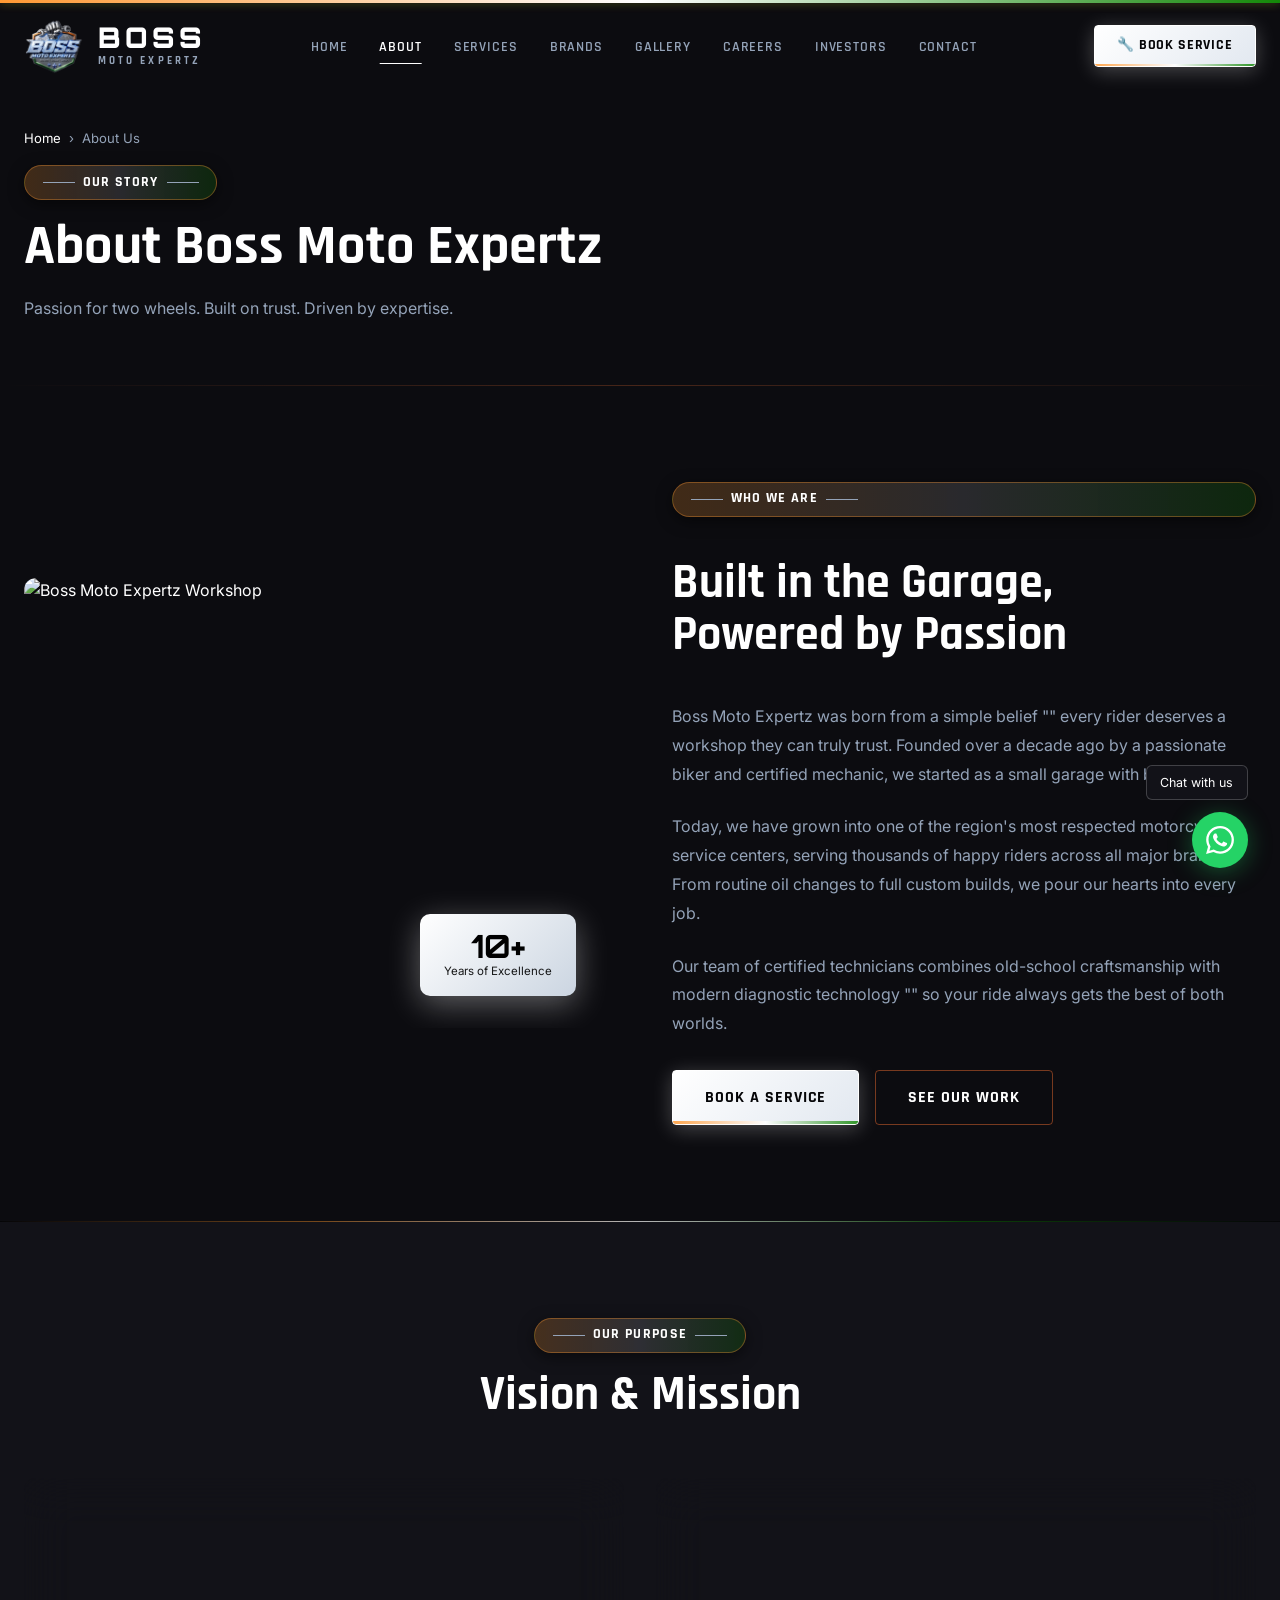
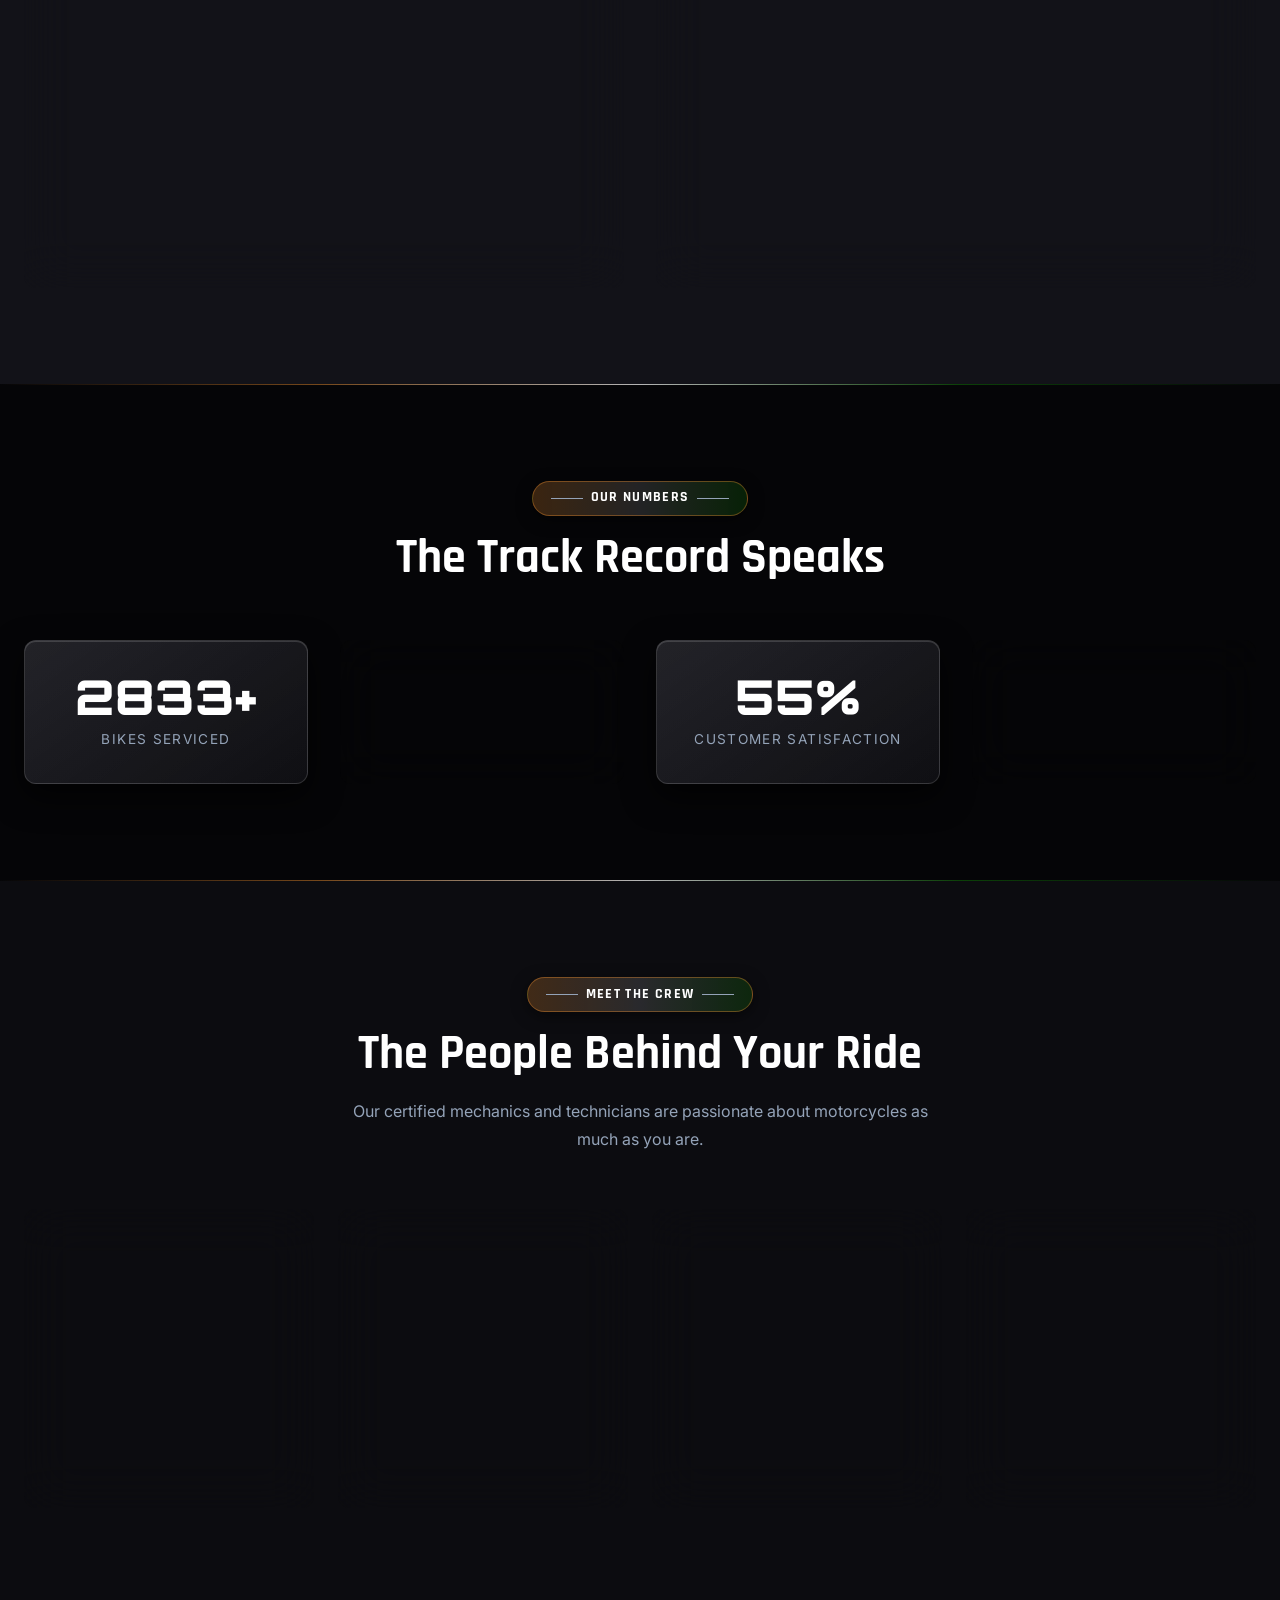
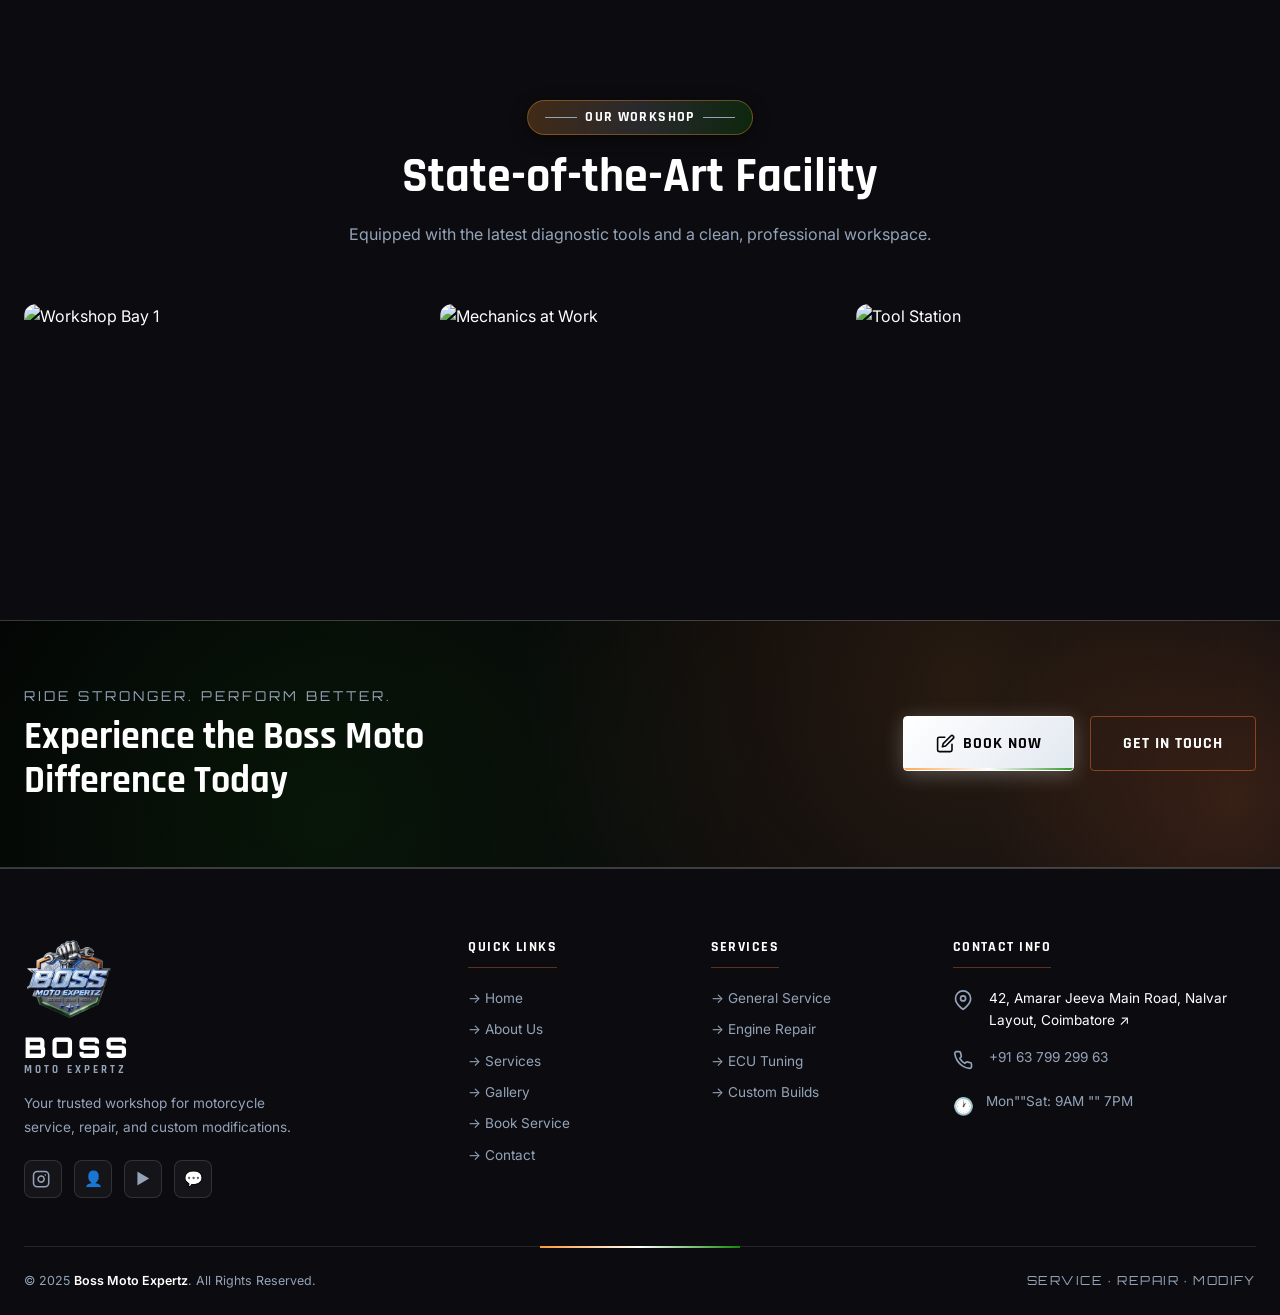
==== commit 97397f4c: "Update Boss Moto Expertz website assets and pages" ====
--- a/about.html
+++ b/about.html
@@ -1,590 +1,590 @@
-<!DOCTYPE html>-
-<html lang="en">-
-<head>-
-  <meta charset="UTF-8" />-
-  <meta name="viewport" content="width=device-width, initial-scale=1.0" />-
-  <title>About Us | Boss Moto Expertz "" Our Story, Vision & Team</title>-
-  <meta name="description" content="Learn about Boss Moto Expertz "" our story, vision, mission, expert team and commitment to delivering premium motorcycle service and custom modifications." />-
-  <link rel="icon" href="assets/logo.png" type="image/png" />-
-  <link rel="stylesheet" href="css/style.css?v=sunset_teal" />-
-</head>-
-<body>-
--
-  <!-- NAVBAR -->-
-  <nav class="navbar" id="navbar" role="navigation" aria-label="Main Navigation">-
-    <div class="container">-
-      <a href="index.html" class="nav-logo">-
-        <img src="assets/logo.png" alt="Boss Moto Expertz Logo" onerror="this.style.display='none'" />-
-        <div class="nav-brand">-
-          <span class="brand-boss">BOSS</span>-
-          <span class="brand-sub">MOTO EXPERTZ</span>-
-        </div>-
-      </a>-
-      <ul class="nav-links" role="list">-
-        <li><a href="index.html" class="nav-link">Home</a></li>-
-        <li><a href="about.html" class="nav-link active">About</a></li>-
-        <li><a href="services.html" class="nav-link">Services</a></li>-
-        <li><a href="brands.html" class="nav-link">Brands</a></li>-
-        <li><a href="gallery.html" class="nav-link">Gallery</a></li>-
-        <li><a href="careers.html" class="nav-link">Careers</a></li>-
-        <li><a href="investors.html" class="nav-link">Investors</a></li>-
-        <li><a href="contact.html" class="nav-link">Contact</a></li>-
-      </ul>-
-      <a href="booking.html" class="btn btn-primary btn-sm nav-cta">🔧 Book Service</a>-
-      <button class="nav-toggle" id="navToggle" aria-label="Toggle Menu"><span></span><span></span><span></span></button>-
-    </div>-
-  </nav>-
-  <div class="mobile-menu" id="mobileMenu">-
-    <a href="index.html" class="nav-link">Home</a>-
-    <a href="about.html" class="nav-link active">About</a>-
-    <a href="services.html" class="nav-link">Services</a>-
-    <a href="brands.html" class="nav-link">Brands</a>-
-    <a href="gallery.html" class="nav-link">Gallery</a>-
-    <a href="careers.html" class="nav-link">Careers</a>-
-    <a href="investors.html" class="nav-link">Investors</a>-
-    <a href="contact.html" class="nav-link">Contact</a>-
-    <a href="booking.html" class="btn btn-primary">🔧 Book Service</a>-
-  </div>-
--
-  <!-- PAGE HERO -->-
-  <section class="page-hero" aria-labelledby="pageHeroTitle">-
-    <div class="page-hero-bg"></div>-
-    <div class="container" style="position:relative;z-index:1;">-
-      <nav class="breadcrumb" aria-label="Breadcrumb">-
-        <a href="index.html">Home</a>-
-        <span class="breadcrumb-sep">&rsaquo;</span>-
-        <span>About Us</span>-
-      </nav>-
-      <div class="section-label">Our Story</div>-
-      <h1 class="section-title" id="pageHeroTitle" style="font-size:clamp(2.2rem,5vw,3.5rem);">About Boss Moto Expertz</h1>-
-      <p class="section-subtitle">Passion for two wheels. Built on trust. Driven by expertise.</p>-
-    </div>-
-  </section>-
--
-  <!-- STORY SECTION -->-
-  <section class="story-section section-py" id="story" aria-labelledby="storyTitle">-
-    <div class="container">-
-      <div class="story-grid">-
-        <div class="story-image reveal">-
-          <img src="https://images.unsplash.com/photo-1609630875171-b1321377ee65?w=800&q=80" alt="Boss Moto Expertz Workshop" loading="lazy" />-
-          <div class="story-image-badge">-
-            <div class="num">10+</div>-
-            <div class="text">Years of Excellence</div>-
-          </div>-
-        </div>-
--
-        <div class="reveal reveal-delay-2" style="display:flex;flex-direction:column;justify-content:center;gap:1.5rem;">-
-          <div class="section-label">Who We Are</div>-
-          <h2 class="section-title" id="storyTitle">Built in the Garage,<br><span class="text-orange">Powered by Passion</span></h2>-
-          <p style="color:var(--silver-dim);line-height:1.8;">Boss Moto Expertz was born from a simple belief "" every rider deserves a workshop they can truly trust. Founded over a decade ago by a passionate biker and certified mechanic, we started as a small garage with big dreams.</p>-
-          <p style="color:var(--silver-dim);line-height:1.8;">Today, we have grown into one of the region's most respected motorcycle service centers, serving thousands of happy riders across all major brands. From routine oil changes to full custom builds, we pour our hearts into every job.</p>-
-          <p style="color:var(--silver-dim);line-height:1.8;">Our team of certified technicians combines old-school craftsmanship with modern diagnostic technology "" so your ride always gets the best of both worlds.</p>-
-          <div style="display:flex;gap:1rem;flex-wrap:wrap;margin-top:0.5rem;">-
-            <a href="booking.html" class="btn btn-primary">Book a Service</a>-
-            <a href="gallery.html" class="btn btn-outline">See Our Work</a>-
-          </div>-
-        </div>-
-      </div>-
-    </div>-
-  </section>-
--
-  <div class="section-divider"></div>-
--
-  <!-- VISION & MISSION -->-
-  <section class="vision-mission section-py" id="vision" aria-labelledby="vmTitle">-
-    <div class="container">-
-      <div class="section-header text-center reveal">-
-        <div class="section-label">Our Purpose</div>-
-        <h2 class="section-title" id="vmTitle">Vision & Mission</h2>-
-      </div>-
-      <div class="vm-grid">-
-        <div class="vm-card glass-card reveal reveal-delay-1">-
-          <div class="icon">🎯</div>-
-          <h3>Our Vision</h3>-
-          <p>To be the most trusted and preferred motorcycle service destination in the region "" known for quality, honesty and unmatched passion for two-wheeled machines.</p>-
-          <br/>-
-          <p>We envision a future where every rider has access to world-class workshop expertise without the premium price tag of a dealership.</p>-
-        </div>-
-        <div class="vm-card glass-card reveal reveal-delay-2">-
-          <div class="icon">🚀</div>-
-          <h3>Our Mission</h3>-
-          <p>To deliver exceptional motorcycle service, repair and modification work that exceeds customer expectations every single time "" using genuine parts, transparent pricing and expert craftsmanship.</p>-
-          <br/>-
-          <p>We are committed to continuous learning, keeping up with the latest technologies and brands so we can always offer the best for your ride.</p>-
-        </div>-
-      </div>-
-    </div>-
-  </section>-
--
-  <div class="section-divider"></div>-
--
-  <!-- STATS -->-
-  <section class="stats-section section-py" id="stats" aria-label="Statistics">-
-    <div class="container">-
-      <div class="section-header text-center reveal">-
-        <div class="section-label">Our Numbers</div>-
-        <h2 class="section-title">The Track Record Speaks</h2>-
-      </div>-
-      <div class="stats-grid">-
-        <div class="stat-card glass-card reveal reveal-delay-1" style="padding:2rem;">-
-          <div class="stat-num" data-count="5000" data-suffix="+">5000+</div>-
-          <div class="stat-label">Bikes Serviced</div>-
-        </div>-
-        <div class="stat-card glass-card reveal reveal-delay-2" style="padding:2rem;">-
-          <div class="stat-num" data-count="10" data-suffix="+">10+</div>-
-          <div class="stat-label">Years Experience</div>-
-        </div>-
-        <div class="stat-card glass-card reveal reveal-delay-3" style="padding:2rem;">-
-          <div class="stat-num" data-count="98" data-suffix="%">98%</div>-
-          <div class="stat-label">Customer Satisfaction</div>-
-        </div>-
-        <div class="stat-card glass-card reveal reveal-delay-4" style="padding:2rem;">-
-          <div class="stat-num" data-count="15" data-suffix="+">15+</div>-
-          <div class="stat-label">Brands Serviced</div>-
-        </div>-
-      </div>-
-    </div>-
-  </section>-
--
-  <div class="section-divider"></div>-
--
-  <!-- TEAM -->-
-  <section class="team-section section-py" id="team" aria-labelledby="teamTitle">-
-    <div class="container">-
-      <div class="section-header text-center reveal">-
-        <div class="section-label">Meet the Crew</div>-
-        <h2 class="section-title" id="teamTitle">The People Behind Your Ride</h2>-
-        <p class="section-subtitle" style="margin:0 auto;">Our certified mechanics and technicians are passionate about motorcycles as much as you are.</p>-
-      </div>-
--
-      <div class="team-grid">-
-        <div class="team-card glass-card reveal reveal-delay-1">-
-          <div class="team-avatar">👨‍🔧"🔧</div>-
-          <h3>Vicky</h3>-
-          <div class="role">Founder & CEO</div>-
-          <p>15+ years experience. Specialist in Royal Enfield, KTM and custom builds.</p>-
-        </div>-
-        <div class="team-card glass-card reveal reveal-delay-2">-
-          <div class="team-avatar">🧑‍🔧"🔧</div>-
-          <h3>Ravi Shankar</h3>-
-          <div class="role">Engine Specialist</div>-
-          <p>Expert in engine overhauls, bore work and performance tuning across all brands.</p>-
-        </div>-
-        <div class="team-card glass-card reveal reveal-delay-3">-
-          <div class="team-avatar">👨‍🔧"💻</div>-
-          <h3>Arun Nair</h3>-
-          <div class="role">ECU & Electrical Expert</div>-
-          <p>Certified in ECU remapping, diagnostics and advanced electrical systems.</p>-
-        </div>-
-        <div class="team-card glass-card reveal reveal-delay-4">-
-          <div class="team-avatar">🎨</div>-
-          <h3>Deepak Raj</h3>-
-          <div class="role">Custom Build & Paint</div>-
-          <p>Master craftsman for custom modifications, bodywork and premium paint finishes.</p>-
-        </div>-
-      </div>-
-    </div>-
-  </section>-
--
-  <!-- WORKSHOP IMAGES -->-
-  <section class="section-py" style="background:var(--navy);" id="workshop" aria-labelledby="workshopTitle">-
-    <div class="container">-
-      <div class="section-header text-center reveal">-
-        <div class="section-label">Our Workshop</div>-
-        <h2 class="section-title" id="workshopTitle">State-of-the-Art Facility</h2>-
-        <p class="section-subtitle" style="margin:0 auto;">Equipped with the latest diagnostic tools and a clean, professional workspace.</p>-
-      </div>-
-      <div style="display:grid;grid-template-columns:repeat(auto-fit,minmax(260px,1fr));gap:1rem;" class="reveal">-
-        <div style="border-radius:12px;overflow:hidden;height:220px;">-
-          <img src="https://images.unsplash.com/photo-1615172282427-9a57ef2d142e?w=600&q=75" alt="Workshop Bay 1" loading="lazy" style="width:100%;height:100%;object-fit:cover;transition:transform 0.5s ease;" onmouseover="this.style.transform='scale(1.05)'" onmouseout="this.style.transform='scale(1)'" />-
-        </div>-
-        <div style="border-radius:12px;overflow:hidden;height:220px;">-
-          <img src="https://images.unsplash.com/photo-1558618047-3c8c76ca7d13?w=600&q=75" alt="Mechanics at Work" loading="lazy" style="width:100%;height:100%;object-fit:cover;transition:transform 0.5s ease;" onmouseover="this.style.transform='scale(1.05)'" onmouseout="this.style.transform='scale(1)'" />-
-        </div>-
-        <div style="border-radius:12px;overflow:hidden;height:220px;">-
-          <img src="https://images.unsplash.com/photo-1601972599720-36938d4ecd31?w=600&q=75" alt="Tool Station" loading="lazy" style="width:100%;height:100%;object-fit:cover;transition:transform 0.5s ease;" onmouseover="this.style.transform='scale(1.05)'" onmouseout="this.style.transform='scale(1)'" />-
-        </div>-
-      </div>-
-    </div>-
-  </section>-
--
-  <!-- CTA -->-
-  <section class="cta-section" aria-label="Call to Action">-
-    <div class="container">-
-      <div class="cta-inner">-
-        <div class="cta-text reveal">-
-          <div class="tagline">Ride Stronger. Perform Better.</div>-
-          <h2>Experience the Boss Moto<br>Difference Today</h2>-
-        </div>-
-        <div class="cta-actions reveal reveal-delay-2">-
-          <a href="booking.html" class="btn btn-primary">📝 Book Now</a>-
-          <a href="contact.html" class="btn btn-outline">Get in Touch</a>-
-        </div>-
-      </div>-
-    </div>-
-  </section>-
--
-  <!-- FOOTER -->-
-  <footer role="contentinfo">-
-    <div class="container">-
-      <div class="footer-grid">-
-        <div class="footer-brand">-
-          <img src="assets/logo.png" alt="Boss Moto Expertz" onerror="this.style.display='none'" />-
-          <div class="nav-brand" style="margin-bottom:1rem;">-
-            <span class="brand-boss">BOSS</span>-
-            <span class="brand-sub">MOTO EXPERTZ</span>-
-          </div>-
-          <p>Your trusted workshop for motorcycle service, repair, and custom modifications.</p>-
-          <div class="footer-social">-
-            <a href="https://www.instagram.com/boss_moto_expertz" target="_blank" rel="noopener" class="social-link" aria-label="Instagram">📝</a>-
-            <a href="https://www.facebook.com/Bossmotoexpertz" target="_blank" rel="noopener" class="social-link" aria-label="Facebook">👤</a>-
-            <a href="https://www.youtube.com/@Bossmotoexpertz" target="_blank" rel="noopener" class="social-link" aria-label="YouTube">▶️</a>-
-            <a href="https://wa.me/916379929963" target="_blank" rel="noopener" class="social-link" aria-label="WhatsApp">💬</a>-
-          </div>-
-        </div>-
-        <div class="footer-col">-
-          <h4>Quick Links</h4>-
-          <ul>-
-            <li><a href="index.html">&rarr; Home</a></li>-
-            <li><a href="about.html">&rarr; About Us</a></li>-
-            <li><a href="services.html">&rarr; Services</a></li>-
-            <li><a href="gallery.html">&rarr; Gallery</a></li>-
-            <li><a href="booking.html">&rarr; Book Service</a></li>-
-            <li><a href="contact.html">&rarr; Contact</a></li>-
-          </ul>-
-        </div>-
-        <div class="footer-col">-
-          <h4>Services</h4>-
-          <ul>-
-            <li><a href="services.html#maintenance">&rarr; General Service</a></li>-
-            <li><a href="services.html#repairs">&rarr; Engine Repair</a></li>-
-            <li><a href="services.html#performance">&rarr; ECU Tuning</a></li>-
-            <li><a href="services.html#modifications">&rarr; Custom Builds</a></li>-
-          </ul>-
-        </div>-
-        <div class="footer-col">-
-          <h4>Contact Info</h4>-
-          <div class="footer-contact-item"><span class="icon">📝</span><a href="https://maps.google.com/?q=11.0268,76.9634+(Boss+Moto+Expertz+-+Coimbatore)" target="_blank" rel="noopener noreferrer" style="color:inherit;">42, Amarar Jeeva Main Road, Nalvar Layout, Coimbatore &#8599;</a></div>-
-          <div class="footer-contact-item"><span class="icon">📝</span><a href="tel:+916379929963">+91 63 799 299 63</a></div>-
-          <div class="footer-contact-item"><span class="icon">🕐</span><span>Mon""Sat: 9AM "" 7PM</span></div>-
-        </div>-
-      </div>-
-      <div class="footer-bottom">-
-        <p>© 2025 <span class="tagline">Boss Moto Expertz</span>. All Rights Reserved.</p>-
-        <p class="footer-tagline">SERVICE · REPAIR · MODIFY</p>-
-      </div>-
-    </div>-
-  </footer>-
--
-  <div class="whatsapp-float">-
-    <div class="whatsapp-tooltip">Chat with us</div>-
-    <a href="https://wa.me/916379929963" target="_blank" rel="noopener" class="whatsapp-btn" aria-label="WhatsApp">-
-      <svg viewBox="0 0 24 24"><path d="M17.472 14.382c-.297-.149-1.758-.867-2.03-.967-.273-.099-.471-.148-.67.15-.197.297-.767.966-.94 1.164-.173.199-.347.223-.644.075-.297-.15-1.255-.463-2.39-1.475-.883-.788-1.48-1.761-1.653-2.059-.173-.297-.018-.458.13-.606.134-.133.298-.347.446-.52.149-.174.198-.298.298-.497.099-.198.05-.371-.025-.52-.075-.149-.669-1.612-.916-2.207-.242-.579-.487-.5-.669-.51-.173-.008-.371-.01-.57-.01-.198 0-.52.074-.792.372-.272.297-1.04 1.016-1.04 2.479 0 1.462 1.065 2.875 1.213 3.074.149.198 2.096 3.2 5.077 4.487.709.306 1.262.489 1.694.625.712.227 1.36.195 1.871.118.571-.085 1.758-.719 2.006-1.413.248-.694.248-1.289.173-1.413-.074-.124-.272-.198-.57-.347m-5.421 7.403h-.004a9.87 9.87 0 01-5.031-1.378l-.361-.214-3.741.982.998-3.648-.235-.374a9.86 9.86 0 01-1.51-5.26c.001-5.45 4.436-9.884 9.888-9.884 2.64 0 5.122 1.03 6.988 2.898a9.825 9.825 0 012.893 6.994c-.003 5.45-4.437 9.884-9.885 9.884m8.413-18.297A11.815 11.815 0 0012.05 0C5.495 0 .16 5.335.157 11.892c0 2.096.547 4.142 1.588 5.945L.057 24l6.305-1.654a11.882 11.882 0 005.683 1.448h.005c6.554 0 11.89-5.335 11.893-11.893a11.821 11.821 0 00-3.48-8.413z"/></svg>-
-    </a>-
-  </div>-
-  <button class="back-to-top" id="backToTop" aria-label="Back to top">&uarr;</button>-
--
-  <script src="js/main.js"></script>-
-</body>-
-</html>-
--
--
--
--
--
--
+<!DOCTYPE html>
+
+<html lang="en">
+
+<head>
+
+  <meta charset="UTF-8" />
+
+  <meta name="viewport" content="width=device-width, initial-scale=1.0" />
+
+  <title>About Us | Boss Moto Expertz "" Our Story, Vision & Team</title>
+
+  <meta name="description" content="Learn about Boss Moto Expertz "" our story, vision, mission, expert team and commitment to delivering premium motorcycle service and custom modifications." />
+
+  <link rel="icon" href="assets/logo.png" type="image/png" />
+
+  <link rel="stylesheet" href="css/style.css?v=101" />
+
+</head>
+
+<body>
+
+
+
+  <!-- NAVBAR -->
+
+  <nav class="navbar" id="navbar" role="navigation" aria-label="Main Navigation">
+
+    <div class="container">
+
+      <a href="index.html" class="nav-logo">
+
+        <img src="assets/logo.png" alt="Boss Moto Expertz Logo" onerror="this.style.display='none'" />
+
+        <div class="nav-brand">
+
+          <span class="brand-boss">BOSS</span>
+
+          <span class="brand-sub">MOTO EXPERTZ</span>
+
+        </div>
+
+      </a>
+
+      <ul class="nav-links" role="list">
+
+        <li><a href="index.html" class="nav-link">Home</a></li>
+
+        <li><a href="about.html" class="nav-link active">About</a></li>
+
+        <li><a href="services.html" class="nav-link">Services</a></li>
+
+        <li><a href="brands.html" class="nav-link">Brands</a></li>
+
+        <li><a href="gallery.html" class="nav-link">Gallery</a></li>
+
+        <li><a href="careers.html" class="nav-link">Careers</a></li>
+
+        <li><a href="investors.html" class="nav-link">Investors</a></li>
+
+        <li><a href="contact.html" class="nav-link">Contact</a></li>
+
+      </ul>
+
+      <a href="booking.html" class="btn btn-primary btn-sm nav-cta">🔧 Book Service</a>
+
+      <button class="nav-toggle" id="navToggle" aria-label="Toggle Menu"><span></span><span></span><span></span></button>
+
+    </div>
+
+  </nav>
+
+  <div class="mobile-menu" id="mobileMenu">
+
+    <a href="index.html" class="nav-link">Home</a>
+
+    <a href="about.html" class="nav-link active">About</a>
+
+    <a href="services.html" class="nav-link">Services</a>
+
+    <a href="brands.html" class="nav-link">Brands</a>
+
+    <a href="gallery.html" class="nav-link">Gallery</a>
+
+    <a href="careers.html" class="nav-link">Careers</a>
+
+    <a href="investors.html" class="nav-link">Investors</a>
+
+    <a href="contact.html" class="nav-link">Contact</a>
+
+    <a href="booking.html" class="btn btn-primary">🔧 Book Service</a>
+
+  </div>
+
+
+
+  <!-- PAGE HERO -->
+
+  <section class="page-hero" aria-labelledby="pageHeroTitle">
+
+    <div class="page-hero-bg"></div>
+
+    <div class="container" style="position:relative;z-index:1;">
+
+      <nav class="breadcrumb" aria-label="Breadcrumb">
+
+        <a href="index.html">Home</a>
+
+        <span class="breadcrumb-sep">&rsaquo;</span>
+
+        <span>About Us</span>
+
+      </nav>
+
+      <div class="section-label">Our Story</div>
+
+      <h1 class="section-title" id="pageHeroTitle" style="font-size:clamp(2.2rem,5vw,3.5rem);">About Boss Moto Expertz</h1>
+
+      <p class="section-subtitle">Passion for two wheels. Built on trust. Driven by expertise.</p>
+
+    </div>
+
+  </section>
+
+
+
+  <!-- STORY SECTION -->
+
+  <section class="story-section section-py" id="story" aria-labelledby="storyTitle">
+
+    <div class="container">
+
+      <div class="story-grid">
+
+        <div class="story-image reveal">
+
+          <img src="https://images.unsplash.com/photo-1609630875171-b1321377ee65?w=800&q=80" alt="Boss Moto Expertz Workshop" loading="lazy" />
+
+          <div class="story-image-badge">
+
+            <div class="num">10+</div>
+
+            <div class="text">Years of Excellence</div>
+
+          </div>
+
+        </div>
+
+
+
+        <div class="reveal reveal-delay-2" style="display:flex;flex-direction:column;justify-content:center;gap:1.5rem;">
+
+          <div class="section-label">Who We Are</div>
+
+          <h2 class="section-title" id="storyTitle">Built in the Garage,<br><span class="text-orange">Powered by Passion</span></h2>
+
+          <p style="color:var(--silver-dim);line-height:1.8;">Boss Moto Expertz was born from a simple belief "" every rider deserves a workshop they can truly trust. Founded over a decade ago by a passionate biker and certified mechanic, we started as a small garage with big dreams.</p>
+
+          <p style="color:var(--silver-dim);line-height:1.8;">Today, we have grown into one of the region's most respected motorcycle service centers, serving thousands of happy riders across all major brands. From routine oil changes to full custom builds, we pour our hearts into every job.</p>
+
+          <p style="color:var(--silver-dim);line-height:1.8;">Our team of certified technicians combines old-school craftsmanship with modern diagnostic technology "" so your ride always gets the best of both worlds.</p>
+
+          <div style="display:flex;gap:1rem;flex-wrap:wrap;margin-top:0.5rem;">
+
+            <a href="booking.html" class="btn btn-primary">Book a Service</a>
+
+            <a href="gallery.html" class="btn btn-outline">See Our Work</a>
+
+          </div>
+
+        </div>
+
+      </div>
+
+    </div>
+
+  </section>
+
+
+
+  <div class="section-divider"></div>
+
+
+
+  <!-- VISION & MISSION -->
+
+  <section class="vision-mission section-py" id="vision" aria-labelledby="vmTitle">
+
+    <div class="container">
+
+      <div class="section-header text-center reveal">
+
+        <div class="section-label">Our Purpose</div>
+
+        <h2 class="section-title" id="vmTitle">Vision & Mission</h2>
+
+      </div>
+
+      <div class="vm-grid">
+
+        <div class="vm-card glass-card reveal reveal-delay-1">
+
+          <div class="icon">🎯</div>
+
+          <h3>Our Vision</h3>
+
+          <p>To be the most trusted and preferred motorcycle service destination in the region "" known for quality, honesty and unmatched passion for two-wheeled machines.</p>
+
+          <br/>
+
+          <p>We envision a future where every rider has access to world-class workshop expertise without the premium price tag of a dealership.</p>
+
+        </div>
+
+        <div class="vm-card glass-card reveal reveal-delay-2">
+
+          <div class="icon">🚀</div>
+
+          <h3>Our Mission</h3>
+
+          <p>To deliver exceptional motorcycle service, repair and modification work that exceeds customer expectations every single time "" using genuine parts, transparent pricing and expert craftsmanship.</p>
+
+          <br/>
+
+          <p>We are committed to continuous learning, keeping up with the latest technologies and brands so we can always offer the best for your ride.</p>
+
+        </div>
+
+      </div>
+
+    </div>
+
+  </section>
+
+
+
+  <div class="section-divider"></div>
+
+
+
+  <!-- STATS -->
+
+  <section class="stats-section section-py" id="stats" aria-label="Statistics">
+
+    <div class="container">
+
+      <div class="section-header text-center reveal">
+
+        <div class="section-label">Our Numbers</div>
+
+        <h2 class="section-title">The Track Record Speaks</h2>
+
+      </div>
+
+      <div class="stats-grid">
+
+        <div class="stat-card glass-card reveal reveal-delay-1" style="padding:2rem;">
+
+          <div class="stat-num" data-count="5000" data-suffix="+">5000+</div>
+
+          <div class="stat-label">Bikes Serviced</div>
+
+        </div>
+
+        <div class="stat-card glass-card reveal reveal-delay-2" style="padding:2rem;">
+
+          <div class="stat-num" data-count="10" data-suffix="+">10+</div>
+
+          <div class="stat-label">Years Experience</div>
+
+        </div>
+
+        <div class="stat-card glass-card reveal reveal-delay-3" style="padding:2rem;">
+
+          <div class="stat-num" data-count="98" data-suffix="%">98%</div>
+
+          <div class="stat-label">Customer Satisfaction</div>
+
+        </div>
+
+        <div class="stat-card glass-card reveal reveal-delay-4" style="padding:2rem;">
+
+          <div class="stat-num" data-count="15" data-suffix="+">15+</div>
+
+          <div class="stat-label">Brands Serviced</div>
+
+        </div>
+
+      </div>
+
+    </div>
+
+  </section>
+
+
+
+  <div class="section-divider"></div>
+
+
+
+  <!-- TEAM -->
+
+  <section class="team-section section-py" id="team" aria-labelledby="teamTitle">
+
+    <div class="container">
+
+      <div class="section-header text-center reveal">
+
+        <div class="section-label">Meet the Crew</div>
+
+        <h2 class="section-title" id="teamTitle">The People Behind Your Ride</h2>
+
+        <p class="section-subtitle" style="margin:0 auto;">Our certified mechanics and technicians are passionate about motorcycles as much as you are.</p>
+
+      </div>
+
+
+
+      <div class="team-grid">
+
+        <div class="team-card glass-card reveal reveal-delay-1">
+
+          <div class="team-avatar">👨‍🔧"🔧</div>
+
+          <h3>Vicky</h3>
+
+          <div class="role">Founder & CEO</div>
+
+          <p>15+ years experience. Specialist in Royal Enfield, KTM and custom builds.</p>
+
+        </div>
+
+        <div class="team-card glass-card reveal reveal-delay-2">
+
+          <div class="team-avatar">🧑‍🔧"🔧</div>
+
+          <h3>Ravi Shankar</h3>
+
+          <div class="role">Engine Specialist</div>
+
+          <p>Expert in engine overhauls, bore work and performance tuning across all brands.</p>
+
+        </div>
+
+        <div class="team-card glass-card reveal reveal-delay-3">
+
+          <div class="team-avatar">👨‍🔧"<svg xmlns="http://www.w3.org/2000/svg" width="1.2em" height="1.2em" viewBox="0 0 24 24" fill="none" stroke="currentColor" stroke-width="2" stroke-linecap="round" stroke-linejoin="round" style="vertical-align:-0.125em; margin-right:4px;" class="lucide lucide-laptop"><path d="M20 16V7a2 2 0 0 0-2-2H6a2 2 0 0 0-2 2v9m16 0H4m16 0 1.28 2.55a1 1 0 0 1-.9 1.45H3.62a1 1 0 0 1-.9-1.45L4 16"/></svg></div>
+
+          <h3>Arun Nair</h3>
+
+          <div class="role">ECU & Electrical Expert</div>
+
+          <p>Certified in ECU remapping, diagnostics and advanced electrical systems.</p>
+
+        </div>
+
+        <div class="team-card glass-card reveal reveal-delay-4">
+
+          <div class="team-avatar"><svg xmlns="http://www.w3.org/2000/svg" width="1.2em" height="1.2em" viewBox="0 0 24 24" fill="none" stroke="currentColor" stroke-width="2" stroke-linecap="round" stroke-linejoin="round" style="vertical-align:-0.125em; margin-right:4px;" class="lucide lucide-palette"><circle cx="13.5" cy="6.5" r=".5" fill="currentColor"/><circle cx="17.5" cy="10.5" r=".5" fill="currentColor"/><circle cx="8.5" cy="7.5" r=".5" fill="currentColor"/><circle cx="6.5" cy="12.5" r=".5" fill="currentColor"/><path d="M12 2C6.5 2 2 6.5 2 12s4.5 10 10 10c.926 0 1.648-.746 1.648-1.688 0-.437-.18-.835-.437-1.125-.29-.289-.438-.652-.438-1.125a1.64 1.64 0 0 1 1.668-1.668h1.996c3.051 0 5.555-2.503 5.555-5.554C21.965 6.012 17.461 2 12 2z"/></svg></div>
+
+          <h3>Deepak Raj</h3>
+
+          <div class="role">Custom Build & Paint</div>
+
+          <p>Master craftsman for custom modifications, bodywork and premium paint finishes.</p>
+
+        </div>
+
+      </div>
+
+    </div>
+
+  </section>
+
+
+
+  <!-- WORKSHOP IMAGES -->
+
+  <section class="section-py" style="background:var(--navy);" id="workshop" aria-labelledby="workshopTitle">
+
+    <div class="container">
+
+      <div class="section-header text-center reveal">
+
+        <div class="section-label">Our Workshop</div>
+
+        <h2 class="section-title" id="workshopTitle">State-of-the-Art Facility</h2>
+
+        <p class="section-subtitle" style="margin:0 auto;">Equipped with the latest diagnostic tools and a clean, professional workspace.</p>
+
+      </div>
+
+      <div style="display:grid;grid-template-columns:repeat(auto-fit,minmax(260px,1fr));gap:1rem;" class="reveal">
+
+        <div style="border-radius:12px;overflow:hidden;height:220px;">
+
+          <img src="https://images.unsplash.com/photo-1615172282427-9a57ef2d142e?w=600&q=75" alt="Workshop Bay 1" loading="lazy" style="width:100%;height:100%;object-fit:cover;transition:transform 0.5s ease;" onmouseover="this.style.transform='scale(1.05)'" onmouseout="this.style.transform='scale(1)'" />
+
+        </div>
+
+        <div style="border-radius:12px;overflow:hidden;height:220px;">
+
+          <img src="https://images.unsplash.com/photo-1558618047-3c8c76ca7d13?w=600&q=75" alt="Mechanics at Work" loading="lazy" style="width:100%;height:100%;object-fit:cover;transition:transform 0.5s ease;" onmouseover="this.style.transform='scale(1.05)'" onmouseout="this.style.transform='scale(1)'" />
+
+        </div>
+
+        <div style="border-radius:12px;overflow:hidden;height:220px;">
+
+          <img src="https://images.unsplash.com/photo-1601972599720-36938d4ecd31?w=600&q=75" alt="Tool Station" loading="lazy" style="width:100%;height:100%;object-fit:cover;transition:transform 0.5s ease;" onmouseover="this.style.transform='scale(1.05)'" onmouseout="this.style.transform='scale(1)'" />
+
+        </div>
+
+      </div>
+
+    </div>
+
+  </section>
+
+
+
+  <!-- CTA -->
+
+  <section class="cta-section" aria-label="Call to Action">
+
+    <div class="container">
+
+      <div class="cta-inner">
+
+        <div class="cta-text reveal">
+
+          <div class="tagline">Ride Stronger. Perform Better.</div>
+
+          <h2>Experience the Boss Moto<br>Difference Today</h2>
+
+        </div>
+
+        <div class="cta-actions reveal reveal-delay-2">
+
+          <a href="booking.html" class="btn btn-primary"><svg xmlns="http://www.w3.org/2000/svg" width="1.2em" height="1.2em" viewBox="0 0 24 24" fill="none" stroke="currentColor" stroke-width="2" stroke-linecap="round" stroke-linejoin="round" class="premium-icon"><path d="M11 4H4a2 2 0 0 0-2 2v14a2 2 0 0 0 2 2h14a2 2 0 0 0 2-2v-7"></path><path d="M18.5 2.5a2.121 2.121 0 0 1 3 3L12 15l-4 1 1-4 9.5-9.5z"></path></svg> Book Now</a>
+
+          <a href="contact.html" class="btn btn-outline">Get in Touch</a>
+
+        </div>
+
+      </div>
+
+    </div>
+
+  </section>
+
+
+
+  <!-- FOOTER -->
+
+  <footer role="contentinfo">
+
+    <div class="container">
+
+      <div class="footer-grid">
+
+        <div class="footer-brand">
+
+          <img src="assets/logo.png" alt="Boss Moto Expertz" onerror="this.style.display='none'" />
+
+          <div class="nav-brand" style="margin-bottom:1rem;">
+
+            <span class="brand-boss">BOSS</span>
+
+            <span class="brand-sub">MOTO EXPERTZ</span>
+
+          </div>
+
+          <p>Your trusted workshop for motorcycle service, repair, and custom modifications.</p>
+
+          <div class="footer-social">
+
+            <a href="https://www.instagram.com/boss_moto_expertz" target="_blank" rel="noopener" class="social-link" aria-label="Instagram"><svg xmlns="http://www.w3.org/2000/svg" width="1.2em" height="1.2em" viewBox="0 0 24 24" fill="none" stroke="currentColor" stroke-width="2" stroke-linecap="round" stroke-linejoin="round" style="vertical-align:-0.125em; margin-right:4px;"><rect x="2" y="2" width="20" height="20" rx="5" ry="5"></rect><path d="M16 11.37A4 4 0 1 1 12.63 8 4 4 0 0 1 16 11.37z"></path><line x1="17.5" y1="6.5" x2="17.51" y2="6.5"></line></svg></a>
+
+            <a href="https://www.facebook.com/Bossmotoexpertz" target="_blank" rel="noopener" class="social-link" aria-label="Facebook">👤</a>
+
+            <a href="https://www.youtube.com/@Bossmotoexpertz" target="_blank" rel="noopener" class="social-link" aria-label="YouTube">▶️</a>
+
+            <a href="https://wa.me/916379929963" target="_blank" rel="noopener" class="social-link" aria-label="WhatsApp">💬</a>
+
+          </div>
+
+        </div>
+
+        <div class="footer-col">
+
+          <h4>Quick Links</h4>
+
+          <ul>
+
+            <li><a href="index.html">&rarr; Home</a></li>
+
+            <li><a href="about.html">&rarr; About Us</a></li>
+
+            <li><a href="services.html">&rarr; Services</a></li>
+
+            <li><a href="gallery.html">&rarr; Gallery</a></li>
+
+            <li><a href="booking.html">&rarr; Book Service</a></li>
+
+            <li><a href="contact.html">&rarr; Contact</a></li>
+
+          </ul>
+
+        </div>
+
+        <div class="footer-col">
+
+          <h4>Services</h4>
+
+          <ul>
+
+            <li><a href="services.html#maintenance">&rarr; General Service</a></li>
+
+            <li><a href="services.html#repairs">&rarr; Engine Repair</a></li>
+
+            <li><a href="services.html#performance">&rarr; ECU Tuning</a></li>
+
+            <li><a href="services.html#modifications">&rarr; Custom Builds</a></li>
+
+          </ul>
+
+        </div>
+
+        <div class="footer-col">
+
+          <h4>Contact Info</h4>
+
+          <div class="footer-contact-item"><span class="icon"><svg xmlns="http://www.w3.org/2000/svg" width="1.2em" height="1.2em" viewBox="0 0 24 24" fill="none" stroke="currentColor" stroke-width="2" stroke-linecap="round" stroke-linejoin="round" style="vertical-align:-0.125em; margin-right:4px;"><path d="M21 10c0 7-9 13-9 13s-9-6-9-13a9 9 0 0 1 18 0z"></path><circle cx="12" cy="10" r="3"></circle></svg></span><a href="https://maps.google.com/?q=11.0268,76.9634+(Boss+Moto+Expertz+-+Coimbatore)" target="_blank" rel="noopener noreferrer" style="color:inherit;">42, Amarar Jeeva Main Road, Nalvar Layout, Coimbatore &#8599;</a></div>
+
+          <div class="footer-contact-item"><span class="icon"><svg xmlns="http://www.w3.org/2000/svg" width="1.2em" height="1.2em" viewBox="0 0 24 24" fill="none" stroke="currentColor" stroke-width="2" stroke-linecap="round" stroke-linejoin="round" style="vertical-align:-0.125em; margin-right:4px;"><path d="M22 16.92v3a2 2 0 0 1-2.18 2 19.79 19.79 0 0 1-8.63-3.07 19.5 19.5 0 0 1-6-6 19.79 19.79 0 0 1-3.07-8.67A2 2 0 0 1 4.11 2h3a2 2 0 0 1 2 1.72 12.84 12.84 0 0 0 .7 2.81 2 2 0 0 1-.45 2.11L8.09 9.91a16 16 0 0 0 6 6l1.27-1.27a2 2 0 0 1 2.11-.45 12.84 12.84 0 0 0 2.81.7A2 2 0 0 1 22 16.92z"></path></svg></span><a href="tel:+916379929963">+91 63 799 299 63</a></div>
+
+          <div class="footer-contact-item"><span class="icon">🕐</span><span>Mon""Sat: 9AM "" 7PM</span></div>
+
+        </div>
+
+      </div>
+
+      <div class="footer-bottom">
+
+        <p>© 2025 <span class="tagline">Boss Moto Expertz</span>. All Rights Reserved.</p>
+
+        <p class="footer-tagline">SERVICE · REPAIR · MODIFY</p>
+
+      </div>
+
+    </div>
+
+  </footer>
+
+
+
+  <div class="whatsapp-float">
+
+    <div class="whatsapp-tooltip">Chat with us</div>
+
+    <a href="https://wa.me/916379929963" target="_blank" rel="noopener" class="whatsapp-btn" aria-label="WhatsApp">
+
+      <svg viewBox="0 0 24 24"><path d="M17.472 14.382c-.297-.149-1.758-.867-2.03-.967-.273-.099-.471-.148-.67.15-.197.297-.767.966-.94 1.164-.173.199-.347.223-.644.075-.297-.15-1.255-.463-2.39-1.475-.883-.788-1.48-1.761-1.653-2.059-.173-.297-.018-.458.13-.606.134-.133.298-.347.446-.52.149-.174.198-.298.298-.497.099-.198.05-.371-.025-.52-.075-.149-.669-1.612-.916-2.207-.242-.579-.487-.5-.669-.51-.173-.008-.371-.01-.57-.01-.198 0-.52.074-.792.372-.272.297-1.04 1.016-1.04 2.479 0 1.462 1.065 2.875 1.213 3.074.149.198 2.096 3.2 5.077 4.487.709.306 1.262.489 1.694.625.712.227 1.36.195 1.871.118.571-.085 1.758-.719 2.006-1.413.248-.694.248-1.289.173-1.413-.074-.124-.272-.198-.57-.347m-5.421 7.403h-.004a9.87 9.87 0 01-5.031-1.378l-.361-.214-3.741.982.998-3.648-.235-.374a9.86 9.86 0 01-1.51-5.26c.001-5.45 4.436-9.884 9.888-9.884 2.64 0 5.122 1.03 6.988 2.898a9.825 9.825 0 012.893 6.994c-.003 5.45-4.437 9.884-9.885 9.884m8.413-18.297A11.815 11.815 0 0012.05 0C5.495 0 .16 5.335.157 11.892c0 2.096.547 4.142 1.588 5.945L.057 24l6.305-1.654a11.882 11.882 0 005.683 1.448h.005c6.554 0 11.89-5.335 11.893-11.893a11.821 11.821 0 00-3.48-8.413z"/></svg>
+
+    </a>
+
+  </div>
+
+  <button class="back-to-top" id="backToTop" aria-label="Back to top">&uarr;</button>
+
+
+
+  <script src="js/main.js?v=100"></script>
+
+</body>
+
+</html>
+
+
+
+
+
+
+
+
+
+
+
+
+
--- a/css/style.css
+++ b/css/style.css
@@ -7,36 +7,53 @@
 
 /* ─── CSS Custom Properties ─────────────────────────────── */
 :root {
-  /* ── Sunset Teal & Vivid Coral Palette (Inspired by Sunset Photography) ── */
-  --black: #06232D;             /* Base Dark Midnight Teal */
-  --black-soft: #0A2E3B;        /* Secondary Dark Background */
-  --black-card: #0E3948;        /* Card Background */
-  --black-surface: #144455;     /* Elevated Surface / Hover */
+  /* ──────────────────────────────────────────────────────────
+     STEALTH OBSIDIAN BLACK & STERLING PLATINUM CHROME DESIGN
+     WITH SUBTLE INDIAN TRICOLOR (TIRANGA) ACCENTS 🇮🇳
+     ────────────────────────────────────────────────────────── */
+  --black: #050507;             /* Ultra Deep Obsidian Black */
+  --black-soft: #0C0C10;        /* Secondary Dark Background */
+  --black-card: #121218;        /* Dark Metallic Card Surface */
+  --black-surface: #1B1B24;     /* Elevated Interactive Surface */
   
-  --white: #F0F9FA;             /* Primary Text (Crisp Ice White) */
-  --white-dim: #C5E2E8;         /* Secondary Text (Ice Teal) */
-  --silver: #8BB8C1;            /* Muted Labels & Descriptions */
-  --silver-dim: #4B7D89;        /* Dim Borders & Subtle Accents */
+  --white: #FFFFFF;             /* Pure High-Contrast White */
+  --white-dim: #F1F5F9;         /* Sterling Platinum White */
+  --silver: #E2E8F0;            /* Liquid Metallic Platinum */
+  --silver-dim: #94A3B8;        /* Muted Sterling Silver */
   
-  --accent: #FA7232;            /* Swatch 1: Vivid Coral Orange */
-  --accent-dim: #F7B267;        /* Swatch 2: Warm Amber Glow */
-  --accent-glow: rgba(250, 114, 50, 0.28);
+  --accent: #FFFFFF;            /* Pure Sterling Platinum White Accent */
+  --accent-dim: #E2E8F0;        /* Soft Platinum Chrome Glow */
+  --accent-glow: rgba(255, 255, 255, 0.35);
   
-  --teal-muted: #419488;        /* Swatch 3: Muted Teal Green */
-  --teal-deep: #0B6A78;         /* Swatch 4: Deep Ocean Teal */
-  --teal-dark: #07333F;         /* Swatch 5: Midnight Teal */
-
-  /* Legacy & HTML aliases */
-  --navy: #0A2E3B;
-  --deep-blue: #06232D;
-  --orange: #FA7232;
-  --orange-glow: rgba(250, 114, 50, 0.28);
-  --grad-orange: linear-gradient(135deg, #FA7232 0%, #F7B267 100%);
-
-  /* Glass Effects */
-  --glass-bg: rgba(14, 57, 72, 0.82);
-  --glass-border: rgba(65, 148, 136, 0.25);
-  --glass-blur: blur(20px);
+  --silver-accent: #FFFFFF;     /* Pure Platinum Silver Highlight */
+  --silver-glow: rgba(255, 255, 255, 0.3);
+
+  /* Indian Tricolor Tokens */
+  --saffron: #FF9933;           /* India Saffron */
+  --saffron-glow: rgba(255, 153, 51, 0.35);
+  --india-white: #FFFFFF;
+  --india-green: #138808;        /* India Emerald Green */
+  --india-green-glow: rgba(19, 136, 8, 0.35);
+  --chakra-blue: #002244;
+  
+  --grad-tiranga: linear-gradient(90deg, #FF9933 0%, #FFFFFF 50%, #138808 100%);
+  --grad-tiranga-subtle: linear-gradient(90deg, rgba(255, 153, 51, 0.22) 0%, rgba(255, 255, 255, 0.12) 50%, rgba(19, 136, 8, 0.22) 100%);
+
+  --teal-muted: #1E293B;
+  --teal-deep: #0C0C10;
+  --teal-dark: #050507;
+
+  /* Legacy & HTML Aliases */
+  --navy: #0C0C10;
+  --deep-blue: #050507;
+  --orange: #FF9933;
+  --orange-glow: rgba(255, 153, 51, 0.35);
+  --grad-orange: linear-gradient(135deg, #FFFFFF 0%, #CBD5E1 100%);
+
+  /* Glassmorphism & Metallic Borders */
+  --glass-bg: rgba(18, 18, 24, 0.88);
+  --glass-border: rgba(255, 255, 255, 0.2);
+  --glass-blur: blur(24px);
 
   /* Typography */
   --font-brand: 'Orbitron', sans-serif;
@@ -47,16 +64,17 @@
   --section-py: 6rem;
   --container-max: 1280px;
 
-  /* Transitions */
-  --t-fast: 0.2s ease;
-  --t-mid: 0.4s ease;
-  --t-slow: 0.7s cubic-bezier(0.22, 1, 0.36, 1);
-
-  /* Atmospheric Gradients */
-  --grad-hero: radial-gradient(circle at 80% 20%, rgba(250, 114, 50, 0.12) 0%, transparent 40%), linear-gradient(135deg, #06232D 0%, #0B6A78 55%, #051F27 100%);
-  --grad-accent: linear-gradient(135deg, #FA7232 0%, #F7B267 100%);
-  --grad-card: linear-gradient(145deg, #0E3948 0%, #0A2E3B 100%);
-  --grad-section: linear-gradient(180deg, #06232D 0%, #0A2E3B 100%);
+  /* Transitions & Smooth Motion */
+  --t-fast: 0.2s cubic-bezier(0.16, 1, 0.3, 1);
+  --t-mid: 0.4s cubic-bezier(0.16, 1, 0.3, 1);
+  --t-slow: 0.7s cubic-bezier(0.16, 1, 0.3, 1);
+
+  /* Gradients */
+  --grad-hero: radial-gradient(circle at 75% 25%, rgba(255, 153, 51, 0.12) 0%, transparent 45%), radial-gradient(circle at 25% 75%, rgba(19, 136, 8, 0.12) 0%, transparent 45%), linear-gradient(135deg, #030304 0%, #0C0C10 100%);
+  --grad-accent: linear-gradient(135deg, #FFFFFF 0%, #CBD5E1 100%);
+  --grad-silver: linear-gradient(135deg, #FFFFFF 0%, #94A3B8 100%);
+  --grad-card: linear-gradient(145deg, rgba(255,255,255,0.07) 0%, rgba(255,255,255,0.01) 100%), linear-gradient(145deg, #121218 0%, #0C0C10 100%);
+  --grad-section: linear-gradient(180deg, #050507 0%, #0C0C10 100%);
 }
 
 /* ─── Reset & Base ───────────────────────────────────────── */
@@ -208,17 +226,19 @@
 }
 
 .btn-primary {
-  background: var(--accent);
-  color: #FFFFFF;
-  border: 1.5px solid var(--accent);
+  background: linear-gradient(135deg, #FFFFFF 0%, #E2E8F0 100%);
+  color: #050507;
+  border: 1.5px solid #FFFFFF;
+  font-weight: 800;
+  box-shadow: 0 4px 20px rgba(255, 255, 255, 0.25);
 }
 
 .btn-primary:hover {
-  background: var(--accent-dim);
-  border-color: var(--accent-dim);
-  color: #FFFFFF;
+  background: #FFFFFF;
+  border-color: #FFFFFF;
+  color: #000000;
   transform: translateY(-2px);
-  box-shadow: 0 8px 24px var(--accent-glow);
+  box-shadow: 0 10px 30px rgba(255, 255, 255, 0.45);
 }
 
 .btn-outline {
@@ -1357,7 +1377,7 @@
   top: 1rem;
   right: 1rem;
   background: var(--accent);
-  color: #fff;
+  color: #000;
   backdrop-filter: blur(10px);
   font-size: 0.68rem;
   font-weight: 700;
@@ -1976,13 +1996,13 @@
   font-family: var(--font-brand);
   font-size: 2rem;
   font-weight: 700;
-  color: #FFFFFF;
+  color: #000000;
   line-height: 1;
 }
 
 .story-image-badge .text {
   font-size: 0.72rem;
-  color: rgba(255, 255, 255, 0.90);
+  color: rgba(0, 0, 0, 0.90);
 }
 
 .vision-mission {
@@ -3460,4 +3480,156 @@
   width: 25%;
   background: linear-gradient(to left, rgba(6, 10, 15, 0.95), transparent);
   z-index: 5;
-}+}
+
+/* ============================================================
+   ULTRA-PREMIUM THEME OVERRIDES & SWITCHER STYLES
+   ============================================================ */
+
+/* Theme 1: Cyberpunk Carbon & Liquid Gold */
+
+
+/* ─── ENHANCED BLACK & STERLING SILVER CARD & TAB EFFECTS ─── */
+.glass-card, .service-card, .job-card, .stat-card, .vm-card, .bento-card {
+  position: relative;
+  background: var(--grad-card) !important;
+  border: 1px solid rgba(255, 255, 255, 0.14) !important;
+  box-shadow: 0 12px 32px rgba(0, 0, 0, 0.7), inset 0 1px 0 rgba(255, 255, 255, 0.15) !important;
+  backdrop-filter: var(--glass-blur);
+  -webkit-backdrop-filter: var(--glass-blur);
+  transition: all 0.4s cubic-bezier(0.16, 1, 0.3, 1) !important;
+  overflow: hidden;
+}
+
+.glass-card::before, .service-card::before, .job-card::before, .bento-card::before {
+  content: '';
+  position: absolute;
+  top: 0;
+  left: -100%;
+  width: 60%;
+  height: 100%;
+  background: linear-gradient(90deg, transparent, rgba(255, 255, 255, 0.08), transparent);
+  transition: left 0.7s ease;
+  pointer-events: none;
+}
+
+.glass-card:hover::before, .service-card:hover::before, .job-card:hover::before, .bento-card:hover::before {
+  left: 140%;
+}
+
+.glass-card:hover, .service-card:hover, .job-card:hover, .stat-card:hover, .vm-card:hover, .bento-card:hover {
+  transform: translateY(-6px) scale(1.01) !important;
+  border-color: rgba(255, 255, 255, 0.35) !important;
+  box-shadow: 0 24px 50px rgba(0, 0, 0, 0.9), 0 0 25px rgba(255, 255, 255, 0.1) !important;
+}
+
+/* Enhanced Tab / Pill Buttons */
+.pill-btn {
+  background: rgba(255, 255, 255, 0.04) !important;
+  border: 1px solid rgba(255, 255, 255, 0.15) !important;
+  color: var(--silver) !important;
+  font-weight: 600 !important;
+  transition: all 0.3s ease !important;
+  box-shadow: 0 4px 12px rgba(0, 0, 0, 0.4) !important;
+}
+
+.pill-btn:hover {
+  background: rgba(255, 255, 255, 0.12) !important;
+  color: #FFFFFF !important;
+  border-color: rgba(255, 255, 255, 0.4) !important;
+  transform: translateY(-2px);
+  box-shadow: 0 8px 20px rgba(0, 0, 0, 0.6), 0 0 15px rgba(255, 255, 255, 0.15) !important;
+}
+
+.pill-btn.active {
+  background: linear-gradient(135deg, #FFFFFF 0%, #CBD5E1 100%) !important;
+  border-color: #FFFFFF !important;
+  color: #050507 !important;
+  font-weight: 700 !important;
+  box-shadow: 0 8px 24px rgba(255, 255, 255, 0.35) !important;
+}
+
+
+/* ─── SUBTLE INDIAN TRICOLOR (TIRANGA) DESIGN ELEMENTS 🇮🇳 ─── */
+.navbar::before {
+  content: '';
+  position: absolute;
+  top: 0;
+  left: 0;
+  right: 0;
+  height: 3px;
+  background: var(--grad-tiranga);
+  z-index: 1002;
+  box-shadow: 0 0 10px rgba(255, 153, 51, 0.4), 0 0 10px rgba(19, 136, 8, 0.4);
+}
+
+.section-divider {
+  height: 1px !important;
+  background: linear-gradient(90deg, transparent 0%, rgba(255, 153, 51, 0.45) 25%, rgba(255, 255, 255, 0.7) 50%, rgba(19, 136, 8, 0.45) 75%, transparent 100%) !important;
+  margin: 0 auto !important;
+  border: none !important;
+}
+
+.section-label {
+  display: inline-flex;
+  align-items: center;
+  gap: 0.5rem;
+  padding: 0.35rem 1.1rem;
+  background: var(--grad-tiranga-subtle) !important;
+  border: 1px solid rgba(255, 153, 51, 0.35) !important;
+  border-radius: 50px;
+  font-family: var(--font-heading);
+  font-size: 0.85rem;
+  font-weight: 700;
+  letter-spacing: 0.1em;
+  text-transform: uppercase;
+  color: #FFFFFF !important;
+  box-shadow: 0 4px 15px rgba(0, 0, 0, 0.5);
+}
+
+.btn-primary::after {
+  content: '';
+  position: absolute;
+  bottom: 0;
+  left: 0;
+  right: 0;
+  height: 2.5px;
+  background: var(--grad-tiranga);
+  opacity: 0.85;
+}
+
+.btn-primary:hover {
+  box-shadow: 0 10px 30px rgba(255, 153, 51, 0.22), 0 0 20px rgba(19, 136, 8, 0.22) !important;
+}
+
+.footer-bottom {
+  position: relative;
+  padding-top: 1.5rem;
+  border-top: 1px solid rgba(255, 255, 255, 0.1);
+}
+
+.footer-bottom::before {
+  content: '';
+  position: absolute;
+  top: -1px;
+  left: 50%;
+  transform: translateX(-50%);
+  width: 200px;
+  height: 2px;
+  background: var(--grad-tiranga);
+}
+
+.brand-btn-logo {
+  max-height: 24px;
+  max-width: 120px;
+  object-fit: contain;
+}
+
+.home-brand-logo {
+  max-height: 48px;
+  max-width: 150px;
+  object-fit: contain;
+  background-color: #ffffff;
+  padding: 8px 12px;
+  border-radius: 8px;
+}
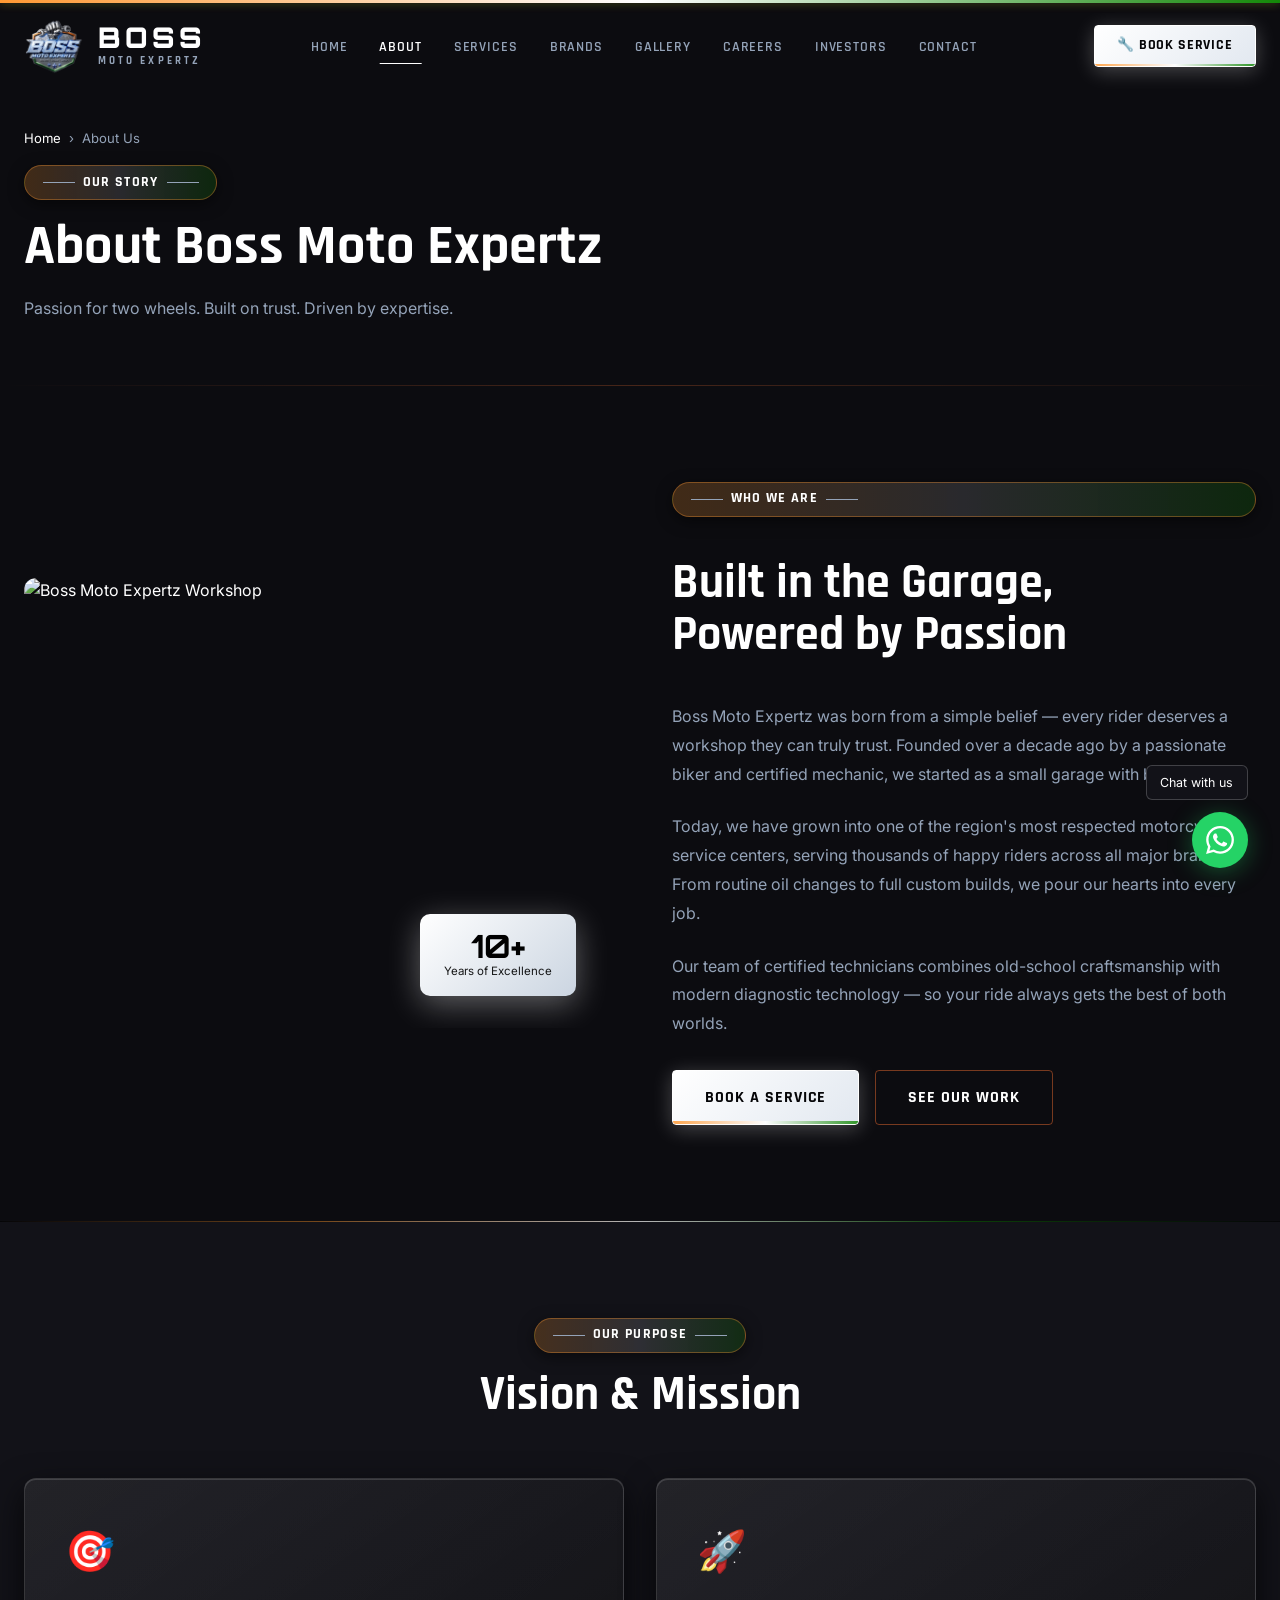
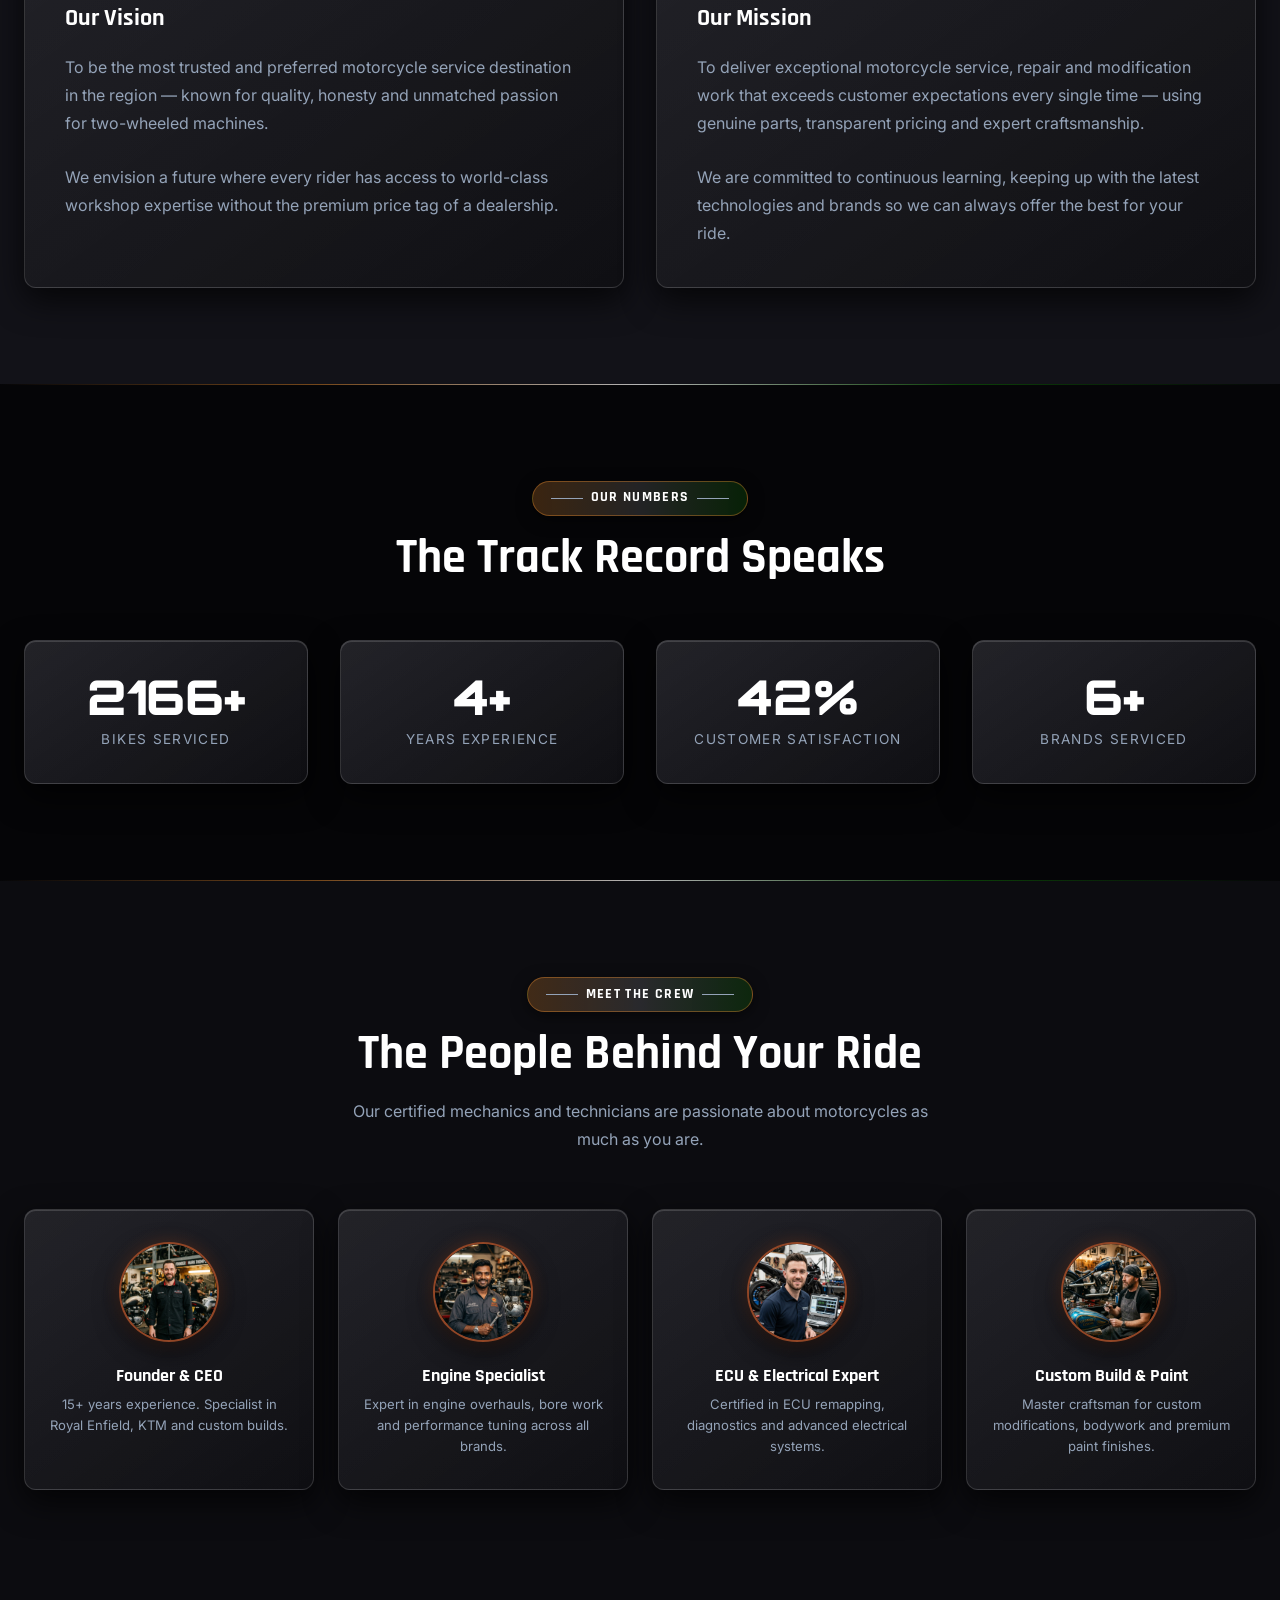
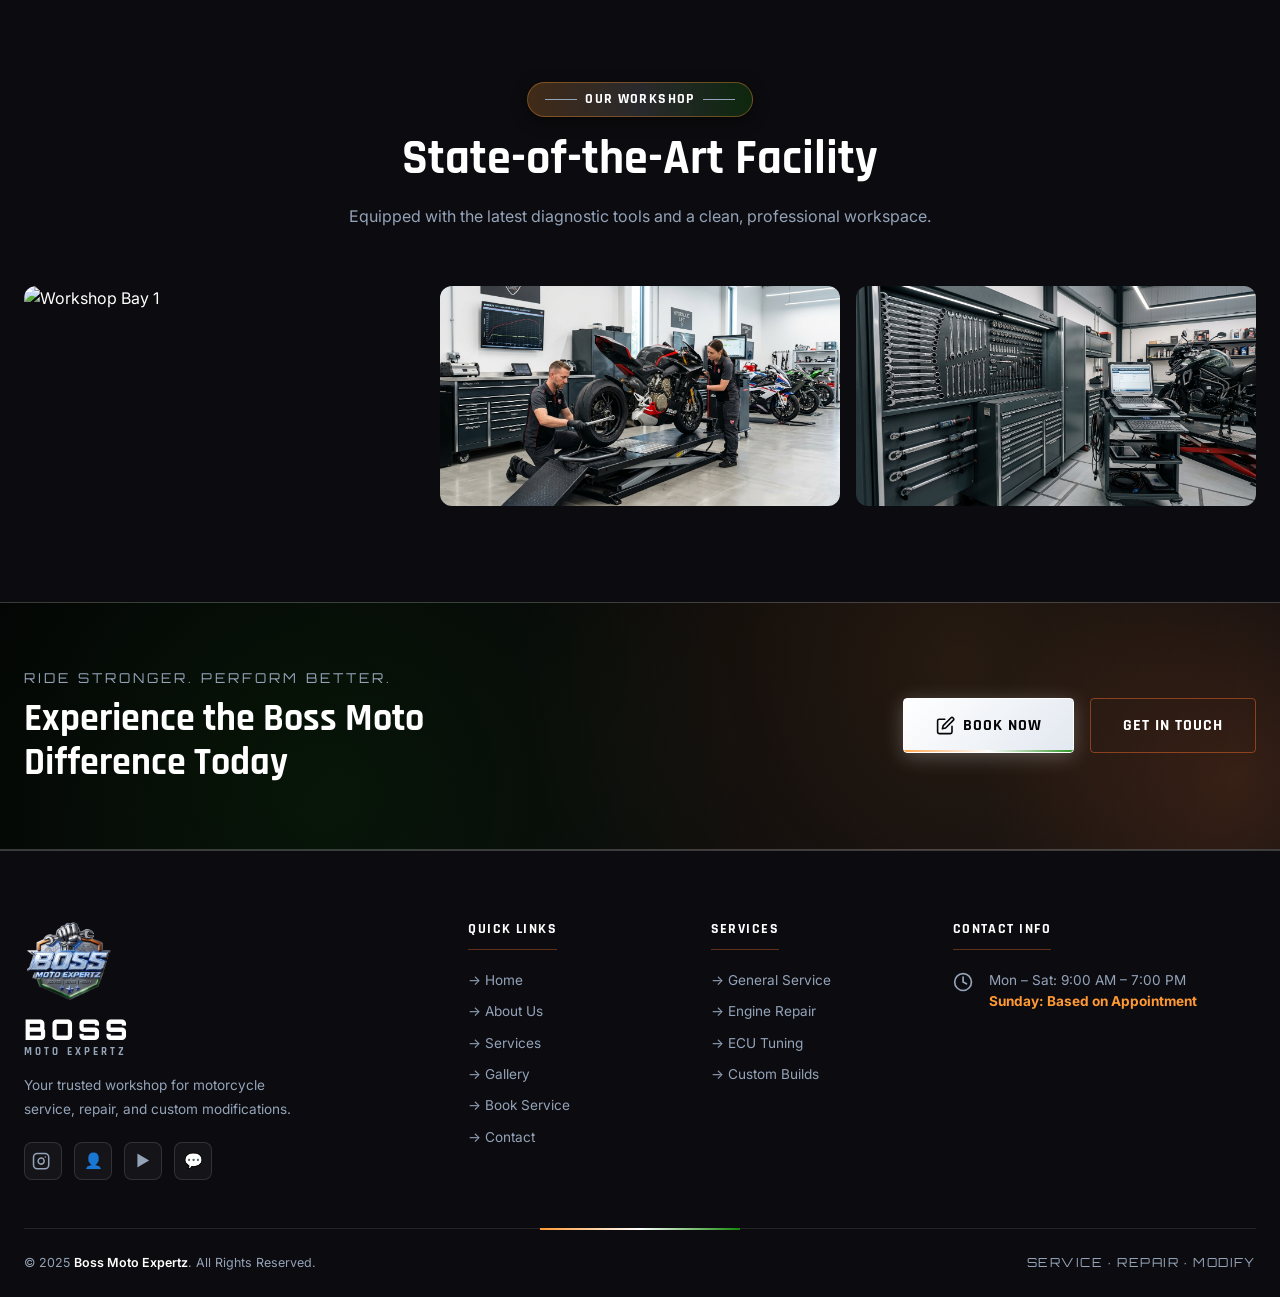
==== commit 32347e0d: "Checkpoint: Sunday appointment hours, photographic team avatars, local SEO baseline, and responsive " ====
--- a/about.html
+++ b/about.html
@@ -8,14 +8,71 @@
 
   <meta name="viewport" content="width=device-width, initial-scale=1.0" />
 
-  <title>About Us | Boss Moto Expertz "" Our Story, Vision & Team</title>
-
-  <meta name="description" content="Learn about Boss Moto Expertz "" our story, vision, mission, expert team and commitment to delivering premium motorcycle service and custom modifications." />
+  <title>About Us | Boss Moto Expertz — Motorcycle Workshop in Coimbatore</title>
+
+  <meta name="description" content="Learn about Boss Moto Expertz — Coimbatore's leading motorcycle studio for precision service, custom modifications, and superbike diagnostics since 2020." />
 
   <link rel="icon" href="assets/logo.png" type="image/png" />
 
-  <link rel="stylesheet" href="css/style.css?v=101" />
-
+  <link rel="stylesheet" href="css/style.css?v=108" />
+
+
+  <!-- LocalBusiness / MotorcycleRepairShop Schema -->
+  <script type="application/ld+json">
+  {
+    "@context": "https://schema.org",
+    "@type": "MotorcycleRepairShop",
+    "@id": "https://bossmotoexpertz.com/#workshop",
+    "name": "Boss Moto Expertz",
+    "alternateName": "Boss Moto",
+    "description": "Premier motorcycle and superbike performance studio in Coimbatore. Expert service, diagnostics, periodic maintenance, engine overhauls, ECU remapping, and custom modifications for Royal Enfield, KTM, Yamaha, Kawasaki, BMW, Honda, and all major motorcycle brands.",
+    "url": "https://bossmotoexpertz.com",
+    "telephone": "+916379929963",
+    "priceRange": "₹₹",
+    "currenciesAccepted": "INR",
+    "paymentAccepted": "Cash, UPI, Credit Card, Debit Card",
+    "address": {
+      "@type": "PostalAddress",
+      "streetAddress": "42, Amarar Jeeva Main Road, Nalvar Layout",
+      "addressLocality": "Coimbatore",
+      "addressRegion": "Tamil Nadu",
+      "addressCountry": "IN"
+    },
+    "geo": {
+      "@type": "GeoCoordinates",
+      "latitude": 11.0268,
+      "longitude": 76.9634
+    },
+    "hasMap": "https://maps.google.com/?q=11.0268,76.9634+(Boss+Moto+Expertz+-+Coimbatore)",
+    "openingHoursSpecification": [
+      {
+        "@type": "OpeningHoursSpecification",
+        "dayOfWeek": ["Monday", "Tuesday", "Wednesday", "Thursday", "Friday", "Saturday"],
+        "opens": "09:00",
+        "closes": "19:00"
+      },
+      {
+        "@type": "OpeningHoursSpecification",
+        "dayOfWeek": "Sunday",
+        "description": "Based on appointment only"
+      }
+    ],
+    "areaServed": [
+      {
+        "@type": "City",
+        "name": "Coimbatore"
+      },
+      {
+        "@type": "AdministrativeArea",
+        "name": "Kongu Region, Tamil Nadu"
+      }
+    ],
+    "sameAs": [
+      "https://www.instagram.com/boss_moto_expertz",
+      "https://www.youtube.com/@Bossmotoexpertz"
+    ]
+  }
+  </script>
 </head>
 
 <body>
@@ -154,11 +211,11 @@
 
           <h2 class="section-title" id="storyTitle">Built in the Garage,<br><span class="text-orange">Powered by Passion</span></h2>
 
-          <p style="color:var(--silver-dim);line-height:1.8;">Boss Moto Expertz was born from a simple belief "" every rider deserves a workshop they can truly trust. Founded over a decade ago by a passionate biker and certified mechanic, we started as a small garage with big dreams.</p>
+          <p style="color:var(--silver-dim);line-height:1.8;">Boss Moto Expertz was born from a simple belief — every rider deserves a workshop they can truly trust. Founded over a decade ago by a passionate biker and certified mechanic, we started as a small garage with big dreams.</p>
 
           <p style="color:var(--silver-dim);line-height:1.8;">Today, we have grown into one of the region's most respected motorcycle service centers, serving thousands of happy riders across all major brands. From routine oil changes to full custom builds, we pour our hearts into every job.</p>
 
-          <p style="color:var(--silver-dim);line-height:1.8;">Our team of certified technicians combines old-school craftsmanship with modern diagnostic technology "" so your ride always gets the best of both worlds.</p>
+          <p style="color:var(--silver-dim);line-height:1.8;">Our team of certified technicians combines old-school craftsmanship with modern diagnostic technology — so your ride always gets the best of both worlds.</p>
 
           <div style="display:flex;gap:1rem;flex-wrap:wrap;margin-top:0.5rem;">
 
@@ -204,7 +261,7 @@
 
           <h3>Our Vision</h3>
 
-          <p>To be the most trusted and preferred motorcycle service destination in the region "" known for quality, honesty and unmatched passion for two-wheeled machines.</p>
+          <p>To be the most trusted and preferred motorcycle service destination in the region — known for quality, honesty and unmatched passion for two-wheeled machines.</p>
 
           <br/>
 
@@ -218,7 +275,7 @@
 
           <h3>Our Mission</h3>
 
-          <p>To deliver exceptional motorcycle service, repair and modification work that exceeds customer expectations every single time "" using genuine parts, transparent pricing and expert craftsmanship.</p>
+          <p>To deliver exceptional motorcycle service, repair and modification work that exceeds customer expectations every single time — using genuine parts, transparent pricing and expert craftsmanship.</p>
 
           <br/>
 
@@ -320,11 +377,11 @@
 
         <div class="team-card glass-card reveal reveal-delay-1">
 
-          <div class="team-avatar">👨‍🔧"🔧</div>
-
-          <h3>Vicky</h3>
-
-          <div class="role">Founder & CEO</div>
+          <div class="team-avatar">
+            <img src="assets/gallery/avatar_founder.jpg?v=106" alt="Founder & CEO" loading="lazy">
+          </div>
+
+          <h3>Founder & CEO</h3>
 
           <p>15+ years experience. Specialist in Royal Enfield, KTM and custom builds.</p>
 
@@ -332,11 +389,11 @@
 
         <div class="team-card glass-card reveal reveal-delay-2">
 
-          <div class="team-avatar">🧑‍🔧"🔧</div>
-
-          <h3>Ravi Shankar</h3>
-
-          <div class="role">Engine Specialist</div>
+          <div class="team-avatar">
+            <img src="assets/gallery/avatar_engine.jpg?v=106" alt="Engine Specialist" loading="lazy">
+          </div>
+
+          <h3>Engine Specialist</h3>
 
           <p>Expert in engine overhauls, bore work and performance tuning across all brands.</p>
 
@@ -344,11 +401,11 @@
 
         <div class="team-card glass-card reveal reveal-delay-3">
 
-          <div class="team-avatar">👨‍🔧"<svg xmlns="http://www.w3.org/2000/svg" width="1.2em" height="1.2em" viewBox="0 0 24 24" fill="none" stroke="currentColor" stroke-width="2" stroke-linecap="round" stroke-linejoin="round" style="vertical-align:-0.125em; margin-right:4px;" class="lucide lucide-laptop"><path d="M20 16V7a2 2 0 0 0-2-2H6a2 2 0 0 0-2 2v9m16 0H4m16 0 1.28 2.55a1 1 0 0 1-.9 1.45H3.62a1 1 0 0 1-.9-1.45L4 16"/></svg></div>
-
-          <h3>Arun Nair</h3>
-
-          <div class="role">ECU & Electrical Expert</div>
+          <div class="team-avatar">
+            <img src="assets/gallery/avatar_ecu.jpg?v=106" alt="ECU & Electrical Expert" loading="lazy">
+          </div>
+
+          <h3>ECU & Electrical Expert</h3>
 
           <p>Certified in ECU remapping, diagnostics and advanced electrical systems.</p>
 
@@ -356,11 +413,11 @@
 
         <div class="team-card glass-card reveal reveal-delay-4">
 
-          <div class="team-avatar"><svg xmlns="http://www.w3.org/2000/svg" width="1.2em" height="1.2em" viewBox="0 0 24 24" fill="none" stroke="currentColor" stroke-width="2" stroke-linecap="round" stroke-linejoin="round" style="vertical-align:-0.125em; margin-right:4px;" class="lucide lucide-palette"><circle cx="13.5" cy="6.5" r=".5" fill="currentColor"/><circle cx="17.5" cy="10.5" r=".5" fill="currentColor"/><circle cx="8.5" cy="7.5" r=".5" fill="currentColor"/><circle cx="6.5" cy="12.5" r=".5" fill="currentColor"/><path d="M12 2C6.5 2 2 6.5 2 12s4.5 10 10 10c.926 0 1.648-.746 1.648-1.688 0-.437-.18-.835-.437-1.125-.29-.289-.438-.652-.438-1.125a1.64 1.64 0 0 1 1.668-1.668h1.996c3.051 0 5.555-2.503 5.555-5.554C21.965 6.012 17.461 2 12 2z"/></svg></div>
-
-          <h3>Deepak Raj</h3>
-
-          <div class="role">Custom Build & Paint</div>
+          <div class="team-avatar">
+            <img src="assets/gallery/avatar_custom.jpg?v=106" alt="Custom Build & Paint" loading="lazy">
+          </div>
+
+          <h3>Custom Build & Paint</h3>
 
           <p>Master craftsman for custom modifications, bodywork and premium paint finishes.</p>
 
@@ -400,13 +457,13 @@
 
         <div style="border-radius:12px;overflow:hidden;height:220px;">
 
-          <img src="https://images.unsplash.com/photo-1558618047-3c8c76ca7d13?w=600&q=75" alt="Mechanics at Work" loading="lazy" style="width:100%;height:100%;object-fit:cover;transition:transform 0.5s ease;" onmouseover="this.style.transform='scale(1.05)'" onmouseout="this.style.transform='scale(1)'" />
+          <img src="assets/gallery/mechanics_at_work.jpg" alt="Mechanics at Work" loading="lazy" style="width:100%;height:100%;object-fit:cover;transition:transform 0.5s ease;" onmouseover="this.style.transform='scale(1.05)'" onmouseout="this.style.transform='scale(1)'" />
 
         </div>
 
         <div style="border-radius:12px;overflow:hidden;height:220px;">
 
-          <img src="https://images.unsplash.com/photo-1601972599720-36938d4ecd31?w=600&q=75" alt="Tool Station" loading="lazy" style="width:100%;height:100%;object-fit:cover;transition:transform 0.5s ease;" onmouseover="this.style.transform='scale(1.05)'" onmouseout="this.style.transform='scale(1)'" />
+          <img src="assets/gallery/tool_station.jpg" alt="Tool Station" loading="lazy" style="width:100%;height:100%;object-fit:cover;transition:transform 0.5s ease;" onmouseover="this.style.transform='scale(1.05)'" onmouseout="this.style.transform='scale(1)'" />
 
         </div>
 
@@ -530,11 +587,7 @@
 
           <h4>Contact Info</h4>
 
-          <div class="footer-contact-item"><span class="icon"><svg xmlns="http://www.w3.org/2000/svg" width="1.2em" height="1.2em" viewBox="0 0 24 24" fill="none" stroke="currentColor" stroke-width="2" stroke-linecap="round" stroke-linejoin="round" style="vertical-align:-0.125em; margin-right:4px;"><path d="M21 10c0 7-9 13-9 13s-9-6-9-13a9 9 0 0 1 18 0z"></path><circle cx="12" cy="10" r="3"></circle></svg></span><a href="https://maps.google.com/?q=11.0268,76.9634+(Boss+Moto+Expertz+-+Coimbatore)" target="_blank" rel="noopener noreferrer" style="color:inherit;">42, Amarar Jeeva Main Road, Nalvar Layout, Coimbatore &#8599;</a></div>
-
-          <div class="footer-contact-item"><span class="icon"><svg xmlns="http://www.w3.org/2000/svg" width="1.2em" height="1.2em" viewBox="0 0 24 24" fill="none" stroke="currentColor" stroke-width="2" stroke-linecap="round" stroke-linejoin="round" style="vertical-align:-0.125em; margin-right:4px;"><path d="M22 16.92v3a2 2 0 0 1-2.18 2 19.79 19.79 0 0 1-8.63-3.07 19.5 19.5 0 0 1-6-6 19.79 19.79 0 0 1-3.07-8.67A2 2 0 0 1 4.11 2h3a2 2 0 0 1 2 1.72 12.84 12.84 0 0 0 .7 2.81 2 2 0 0 1-.45 2.11L8.09 9.91a16 16 0 0 0 6 6l1.27-1.27a2 2 0 0 1 2.11-.45 12.84 12.84 0 0 0 2.81.7A2 2 0 0 1 22 16.92z"></path></svg></span><a href="tel:+916379929963">+91 63 799 299 63</a></div>
-
-          <div class="footer-contact-item"><span class="icon">🕐</span><span>Mon""Sat: 9AM "" 7PM</span></div>
+          <div class="footer-contact-item"><span class="icon"><svg xmlns="http://www.w3.org/2000/svg" width="1.2em" height="1.2em" viewBox="0 0 24 24" fill="none" stroke="currentColor" stroke-width="2" stroke-linecap="round" stroke-linejoin="round" style="vertical-align:-0.125em; margin-right:4px;"><circle cx="12" cy="12" r="10"></circle><polyline points="12 6 12 12 16 14"></polyline></svg></span><span>Mon – Sat: 9:00 AM – 7:00 PM<br><strong style="color:var(--orange);">Sunday: Based on Appointment</strong></span></div>
 
         </div>
 
@@ -570,7 +623,7 @@
 
 
 
-  <script src="js/main.js?v=100"></script>
+  <script src="js/main.js?v=108"></script>
 
 </body>
 
--- a/css/style.css
+++ b/css/style.css
@@ -293,11 +293,12 @@
 }
 
 .navbar.scrolled {
-  background: rgba(6, 35, 45, 0.94);
+  background: rgba(8, 8, 12, 0.96);
   backdrop-filter: blur(24px);
+  -webkit-backdrop-filter: blur(24px);
   padding: 0.65rem 0;
-  border-bottom: 1px solid var(--glass-border);
-  box-shadow: 0 4px 40px rgba(0, 0, 0, 0.4);
+  border-bottom: 1px solid rgba(255, 255, 255, 0.08);
+  box-shadow: 0 4px 40px rgba(0, 0, 0, 0.6);
 }
 
 .navbar .container {
@@ -429,31 +430,59 @@
   display: none;
   position: fixed;
   inset: 0;
-  background: rgba(6, 35, 45, 0.98);
-  backdrop-filter: blur(24px);
+  background: rgba(7, 7, 10, 0.98);
+  backdrop-filter: blur(28px);
+  -webkit-backdrop-filter: blur(28px);
   z-index: 999;
   flex-direction: column;
   align-items: center;
-  justify-content: center;
-  gap: 1.5rem;
+  justify-content: flex-start;
+  padding: 6rem 1.5rem 3rem;
+  overflow-y: auto;
+  -webkit-overflow-scrolling: touch;
+  gap: 1.25rem;
   opacity: 0;
   pointer-events: none;
-  transition: opacity var(--t-mid);
+  transition: opacity 0.3s cubic-bezier(0.16, 1, 0.3, 1), transform 0.3s cubic-bezier(0.16, 1, 0.3, 1);
+  transform: translateY(-8px);
 }
 
 .mobile-menu.open {
   display: flex;
   opacity: 1;
   pointer-events: all;
+  transform: translateY(0);
 }
 
 .mobile-menu .nav-link {
-  font-size: 1.5rem;
-  letter-spacing: 0.12em;
+  font-size: 1.35rem;
+  font-family: var(--font-heading);
+  font-weight: 700;
+  letter-spacing: 0.1em;
+  text-transform: uppercase;
+  color: var(--silver);
+  padding: 0.6rem 1.2rem;
+  border-radius: 8px;
+  width: 100%;
+  max-width: 320px;
+  text-align: center;
+  background: rgba(255, 255, 255, 0.03);
+  border: 1px solid rgba(255, 255, 255, 0.06);
+  transition: all 0.2s ease;
+}
+
+.mobile-menu .nav-link:hover,
+.mobile-menu .nav-link.active {
+  color: var(--white);
+  border-color: rgba(255, 153, 51, 0.5);
+  background: rgba(255, 153, 51, 0.1);
 }
 
 .mobile-menu .btn {
-  margin-top: 1rem;
+  margin-top: 0.5rem;
+  width: 100%;
+  max-width: 320px;
+  justify-content: center;
 }
 
 /* ─── Hero ───────────────────────────────────────────────── */
@@ -1105,6 +1134,8 @@
 
 .metric-value.price {
   color: var(--accent);
+  font-size: 0.98rem;
+  line-height: 1.3;
 }
 
 .metric-value.time {
@@ -2087,16 +2118,37 @@
 }
 
 .team-avatar {
-  width: 90px;
-  height: 90px;
+  width: 100px;
+  height: 100px;
   border-radius: 50%;
   background: var(--black-card);
-  border: 2px solid rgba(250, 114, 50, 0.35);
+  border: 2px solid rgba(250, 114, 50, 0.55);
   margin: 0 auto 1.25rem;
   display: flex;
   align-items: center;
   justify-content: center;
-  font-size: 2.5rem;
+  overflow: hidden;
+  box-shadow: 0 8px 24px rgba(0, 0, 0, 0.6), 0 0 16px rgba(250, 114, 50, 0.25);
+  transition: transform 0.35s ease, border-color 0.35s ease, box-shadow 0.35s ease;
+}
+
+.team-avatar img {
+  width: 100%;
+  height: 100%;
+  object-fit: cover;
+  display: block;
+  border-radius: 50%;
+  transition: transform 0.4s ease;
+}
+
+.team-card:hover .team-avatar {
+  transform: translateY(-4px) scale(1.05);
+  border-color: var(--orange);
+  box-shadow: 0 12px 28px rgba(0, 0, 0, 0.7), 0 0 24px rgba(250, 114, 50, 0.45);
+}
+
+.team-card:hover .team-avatar img {
+  transform: scale(1.08);
 }
 
 .team-card h3 {
@@ -2733,7 +2785,12 @@
 
 @media (max-width: 768px) {
   :root {
-    --section-py: 4rem;
+    --section-py: 3.25rem;
+  }
+
+  html, body {
+    overflow-x: hidden !important;
+    max-width: 100vw;
   }
 
   .nav-links,
@@ -2742,15 +2799,22 @@
   }
 
   .nav-toggle {
-    display: flex;
+    display: flex !important;
+    z-index: 1001 !important;
+    min-width: 44px;
+    min-height: 44px;
+    align-items: center;
+    justify-content: center;
   }
 
   .footer-grid {
     grid-template-columns: 1fr;
+    gap: 2rem;
   }
 
   .hero-stats {
-    gap: 1.5rem;
+    gap: 1.25rem;
+    flex-wrap: wrap;
   }
 
   .masonry-grid {
@@ -2759,6 +2823,7 @@
 
   .form-row {
     grid-template-columns: 1fr;
+    gap: 1rem;
   }
 
   .showcase-grid {
@@ -2777,25 +2842,80 @@
 
   .brands-grid {
     grid-template-columns: repeat(3, 1fr);
+    gap: 0.85rem;
   }
 
   .cta-inner {
     flex-direction: column;
+    text-align: center;
+    gap: 1.5rem;
   }
 
   .footer-bottom {
     flex-direction: column;
     text-align: center;
+    gap: 0.75rem;
   }
 
   .map-wrapper {
     height: 300px;
   }
+
+  .page-hero-grid {
+    grid-template-columns: 1fr !important;
+    gap: 2rem !important;
+  }
+
+  .team-grid {
+    grid-template-columns: repeat(auto-fit, minmax(200px, 1fr));
+    gap: 1.25rem;
+  }
+
+  .whatsapp-float {
+    bottom: 1.25rem !important;
+    right: 1.25rem !important;
+  }
+
+  .whatsapp-btn {
+    width: 48px !important;
+    height: 48px !important;
+  }
+
+  .whatsapp-tooltip {
+    display: none !important;
+  }
+
+  .back-to-top {
+    bottom: 4.8rem !important;
+    right: 1.25rem !important;
+    width: 38px !important;
+    height: 38px !important;
+  }
+
+  input, select, textarea {
+    font-size: 16px !important; /* Prevents iOS auto-zoom on input focus */
+  }
+
+  .hours-table td {
+    padding: 0.5rem 0;
+  }
+
+  .hours-table td:last-child {
+    display: flex;
+    flex-wrap: wrap;
+    align-items: center;
+    justify-content: flex-end;
+    gap: 4px;
+  }
 }
 
 @media (max-width: 480px) {
   :root {
-    --section-py: 3rem;
+    --section-py: 2.75rem;
+  }
+
+  .container {
+    padding: 0 1rem;
   }
 
   .masonry-grid {
@@ -2804,19 +2924,51 @@
 
   .brands-grid {
     grid-template-columns: repeat(2, 1fr);
+    gap: 0.75rem;
   }
 
   .stats-grid {
     grid-template-columns: 1fr 1fr;
+    gap: 0.75rem;
   }
 
   .hero-actions {
     flex-direction: column;
+    gap: 0.75rem;
+    width: 100%;
   }
 
   .hero-actions .btn {
     width: 100%;
     justify-content: center;
+  }
+
+  .team-grid {
+    grid-template-columns: 1fr !important;
+    max-width: 320px;
+    margin: 0 auto;
+  }
+
+  .team-card {
+    padding: 1.5rem 1.25rem;
+  }
+
+  .brand-detail-card {
+    padding: 1.25rem 1rem !important;
+  }
+
+  .models-list {
+    gap: 0.4rem !important;
+  }
+
+  .model-chip {
+    font-size: 0.75rem !important;
+    padding: 0.3rem 0.65rem !important;
+  }
+
+  .hero-title {
+    font-size: 2.2rem !important;
+    line-height: 1.15;
   }
 }
 
@@ -3633,3 +3785,78 @@
   padding: 8px 12px;
   border-radius: 8px;
 }
+
+/* ─── Local SEO FAQ & Service Areas ──────────────────────── */
+.faq-section {
+  background: var(--black-soft);
+  border-top: 1px solid var(--glass-border);
+  border-bottom: 1px solid var(--glass-border);
+}
+
+.faq-grid {
+  max-width: 860px;
+  margin: 2.5rem auto 0;
+  display: flex;
+  flex-direction: column;
+  gap: 1rem;
+}
+
+.faq-card {
+  background: var(--black-card);
+  border: 1px solid rgba(255, 255, 255, 0.08);
+  border-radius: 12px;
+  overflow: hidden;
+  transition: border-color 0.3s ease, box-shadow 0.3s ease, background 0.3s ease;
+}
+
+.faq-card:hover {
+  border-color: rgba(255, 255, 255, 0.2);
+}
+
+.faq-card[open] {
+  border-color: rgba(255, 153, 51, 0.45);
+  box-shadow: 0 4px 20px rgba(0, 0, 0, 0.5);
+  background: rgba(18, 18, 24, 0.9);
+}
+
+.faq-question {
+  padding: 1.25rem 1.5rem;
+  font-family: var(--font-heading);
+  font-size: 1.05rem;
+  font-weight: 700;
+  color: var(--white);
+  cursor: pointer;
+  display: flex;
+  align-items: center;
+  justify-content: space-between;
+  list-style: none;
+  user-select: none;
+}
+
+.faq-question::-webkit-details-marker {
+  display: none;
+}
+
+.faq-question::after {
+  content: '+';
+  font-size: 1.35rem;
+  font-weight: 400;
+  color: var(--orange);
+  transition: transform 0.25s ease;
+  margin-left: 1rem;
+  flex-shrink: 0;
+}
+
+.faq-card[open] .faq-question::after {
+  content: '−';
+  transform: rotate(180deg);
+}
+
+.faq-answer {
+  padding: 0 1.5rem 1.35rem;
+  font-size: 0.92rem;
+  line-height: 1.7;
+  color: var(--silver-dim);
+  border-top: 1px solid rgba(255, 255, 255, 0.05);
+  padding-top: 0.9rem;
+}
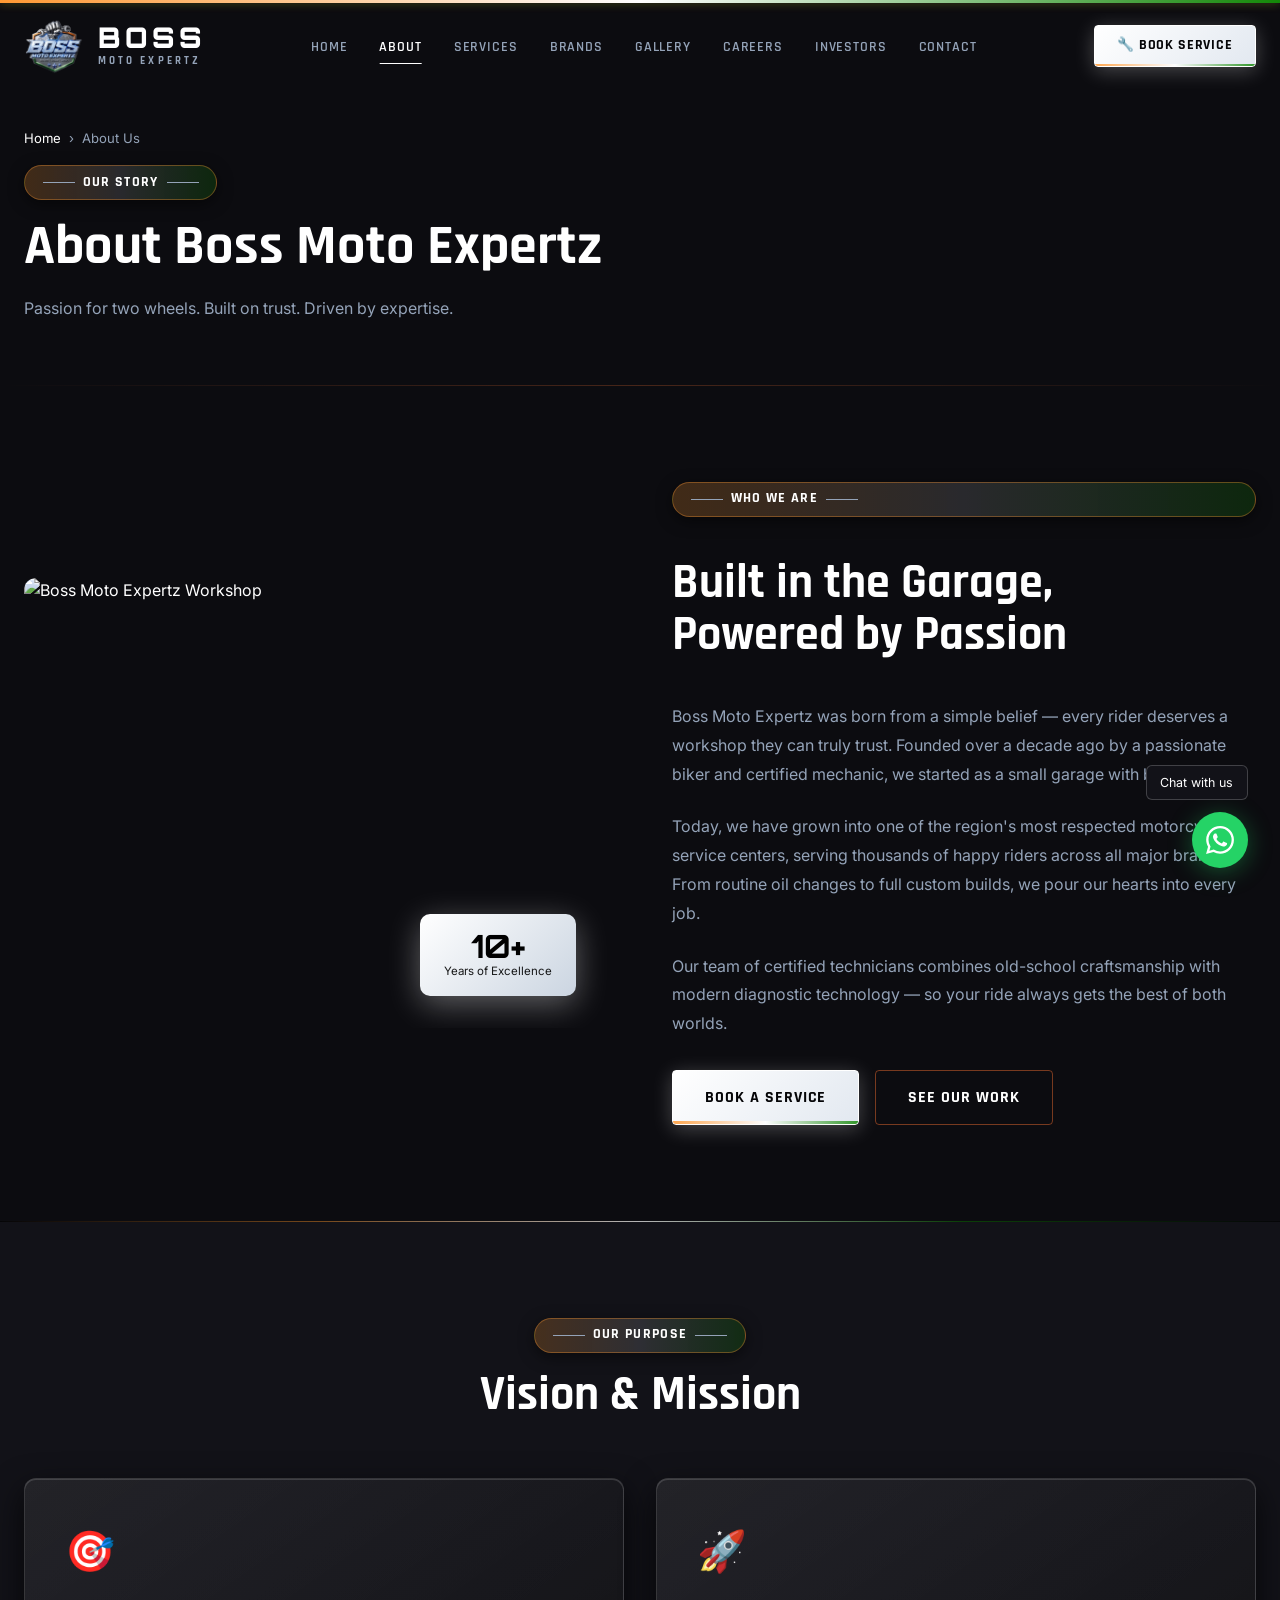
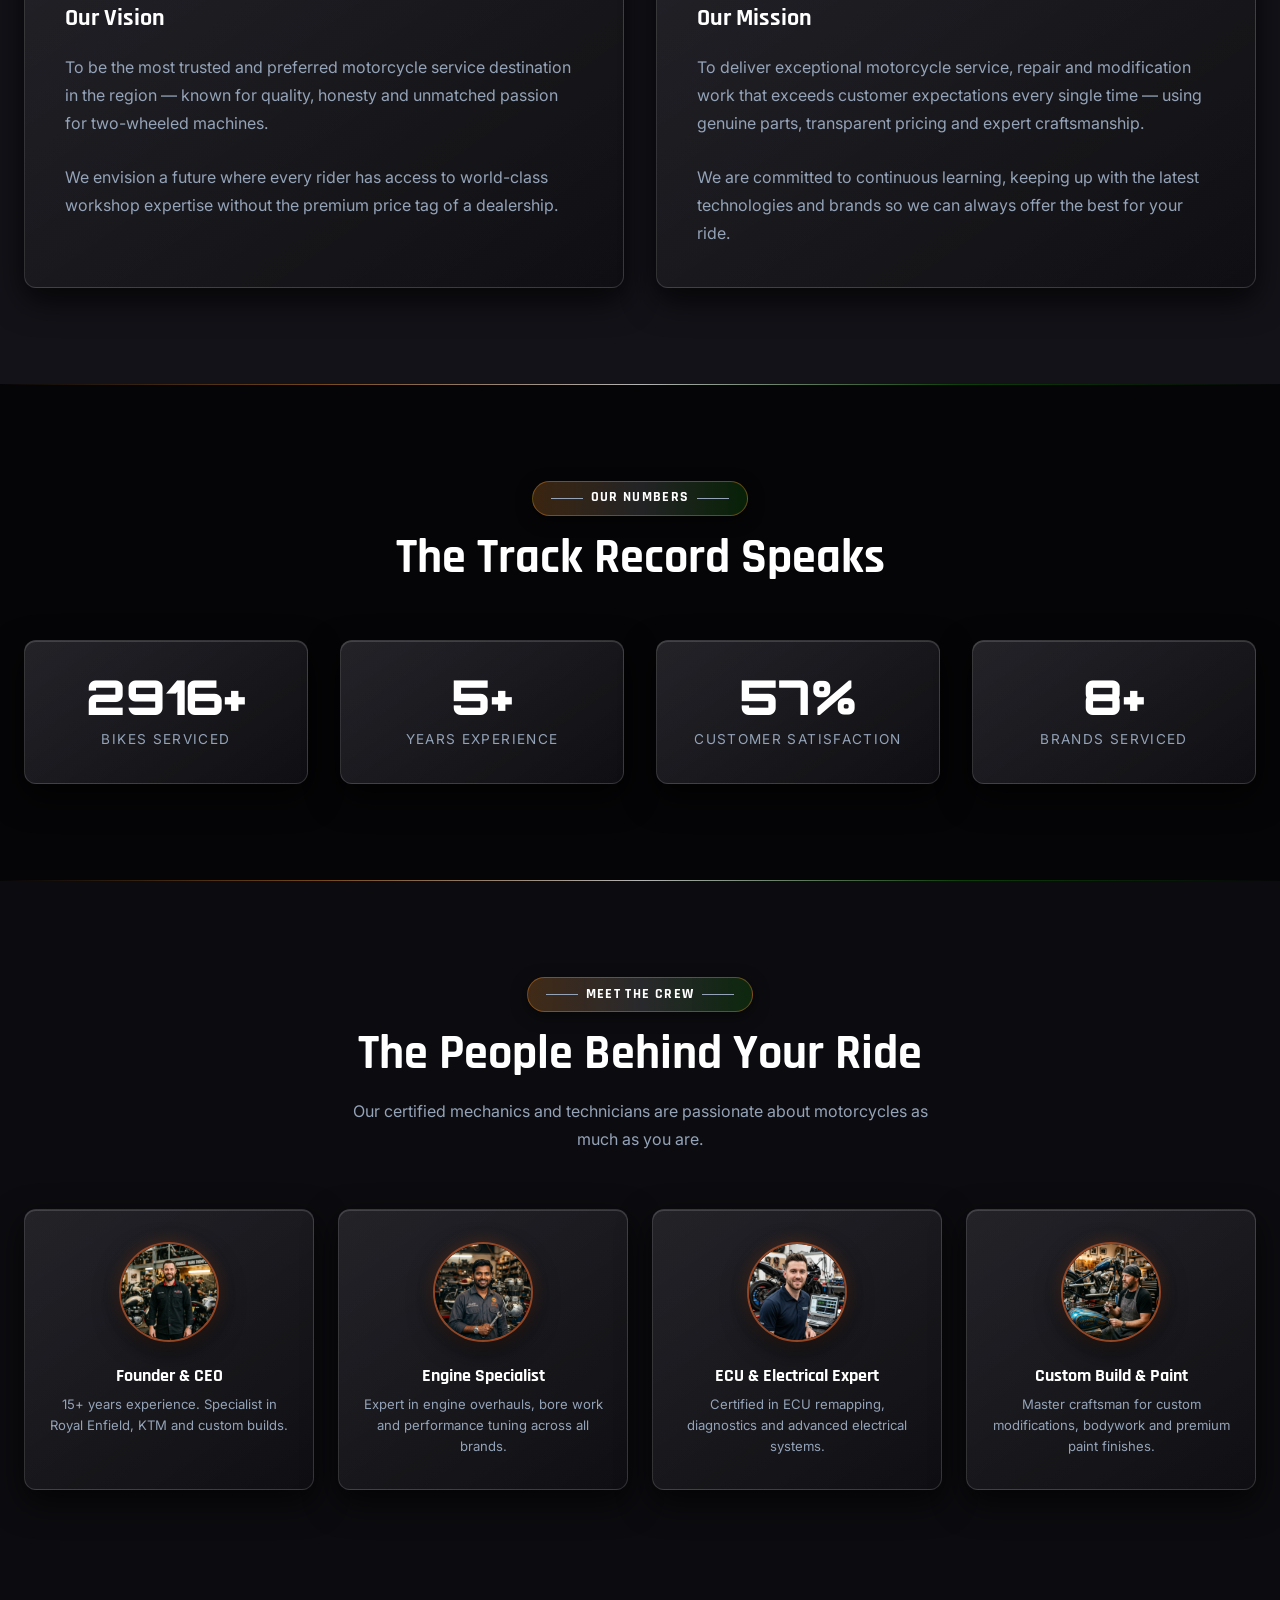
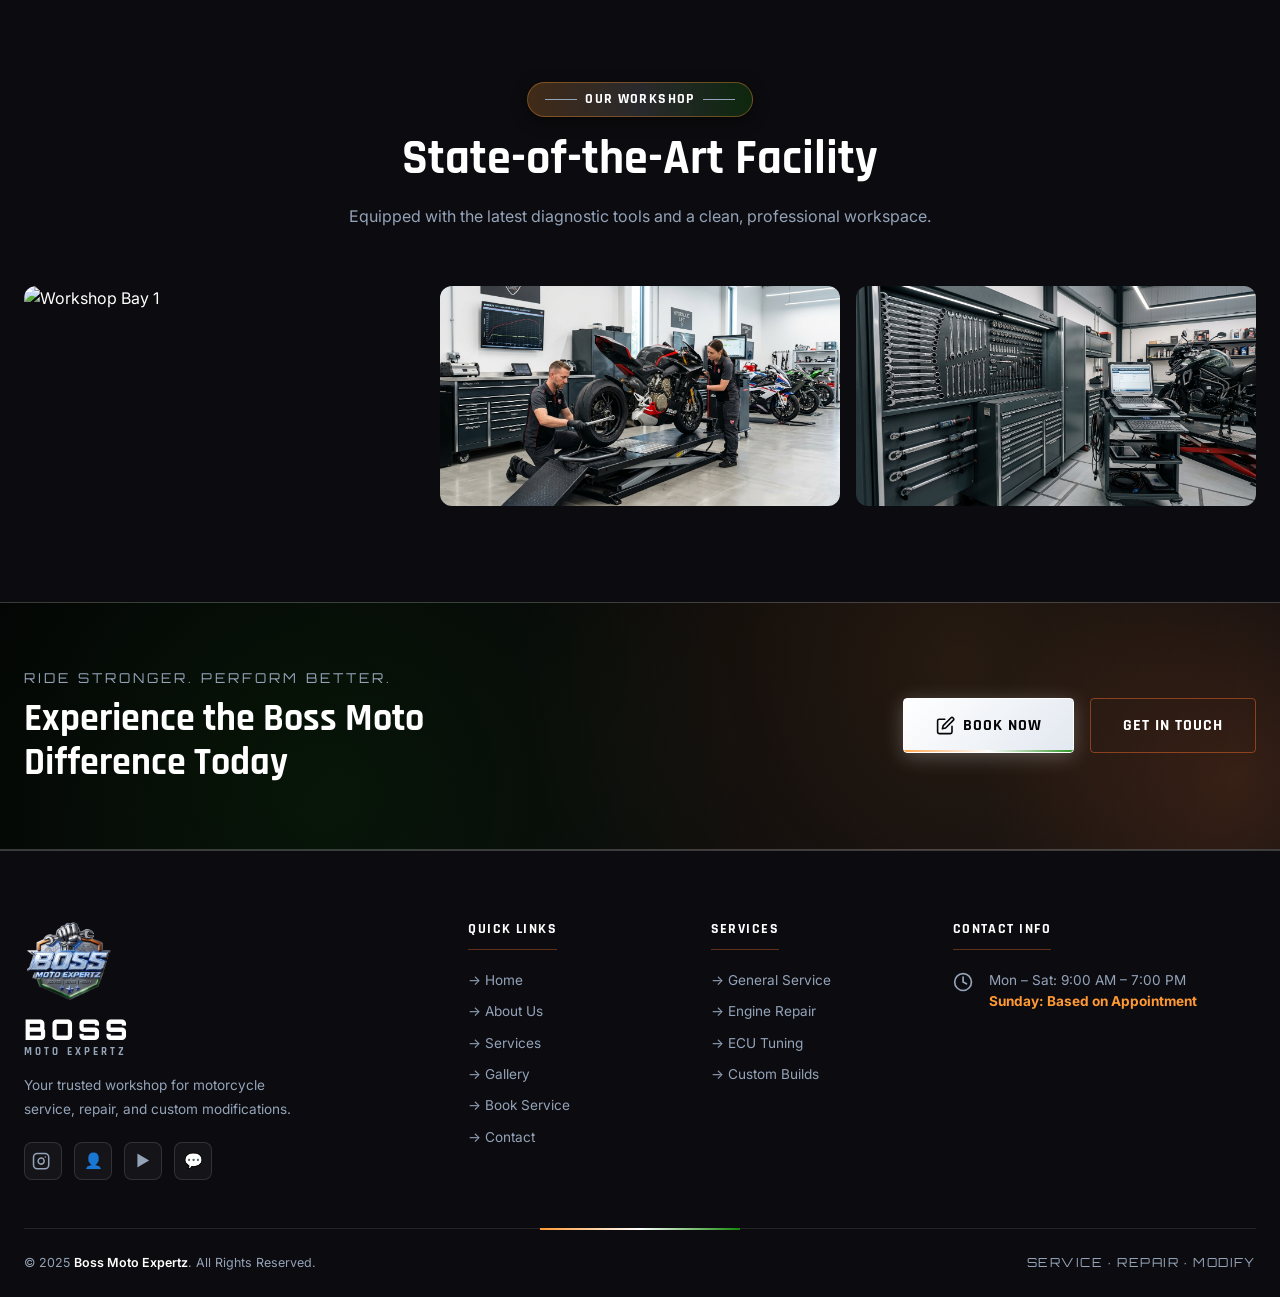
==== commit 2e376370: "Implement technical SEO suite: sitemap.xml, robots.txt, canonicals, OpenGraph, WCAG landmarks, and t" ====
--- a/about.html
+++ b/about.html
@@ -8,14 +8,31 @@
 
   <meta name="viewport" content="width=device-width, initial-scale=1.0" />
 
-  <title>About Us | Boss Moto Expertz — Motorcycle Workshop in Coimbatore</title>
-
-  <meta name="description" content="Learn about Boss Moto Expertz — Coimbatore's leading motorcycle studio for precision service, custom modifications, and superbike diagnostics since 2020." />
-
+  <title>About Us | Boss Moto Expertz - Motorcycle Workshop in Coimbatore</title>
+
+  <meta name="description" content="Learn about Boss Moto Expertz - Coimbatore premier motorcycle studio for precision service, custom modifications, and certified superbike diagnostics." />
+  <meta name="robots" content="index, follow" />
+  <link rel="canonical" href="https://bossmotoexpertz.com/about" />
   <link rel="icon" href="assets/logo.png" type="image/png" />
 
   <link rel="stylesheet" href="css/style.css?v=108" />
 
+
+      <!-- Open Graph / Facebook -->
+  <meta property="og:type" content="website" />
+  <meta property="og:url" content="https://bossmotoexpertz.com/about" />
+  <meta property="og:title" content="About Boss Moto Expertz | Motorcycle Studio in Coimbatore" />
+  <meta property="og:description" content="Meet our certified team of mechanics and discover our high-tech workshop facility in Coimbatore." />
+  <meta property="og:image" content="https://bossmotoexpertz.com/about/assets/gallery/avatar_founder.jpg" />
+  <meta property="og:site_name" content="Boss Moto Expertz" />
+  <meta property="og:locale" content="en_IN" />
+
+  <!-- Twitter Card -->
+  <meta name="twitter:card" content="summary_large_image" />
+  <meta name="twitter:url" content="https://bossmotoexpertz.com/about" />
+  <meta name="twitter:title" content="About Boss Moto Expertz | Motorcycle Studio in Coimbatore" />
+  <meta name="twitter:description" content="Meet our certified team of mechanics and discover our high-tech workshop facility in Coimbatore." />
+  <meta name="twitter:image" content="https://bossmotoexpertz.com/about/assets/gallery/avatar_founder.jpg" />
 
   <!-- LocalBusiness / MotorcycleRepairShop Schema -->
   <script type="application/ld+json">
@@ -76,6 +93,7 @@
 </head>
 
 <body>
+  <a href="#main-content" class="skip-link">Skip to main content</a>
 
 
 
@@ -148,6 +166,8 @@
     <a href="booking.html" class="btn btn-primary">🔧 Book Service</a>
 
   </div>
+
+  <main id="main-content" role="main">
 
 
 
@@ -508,6 +528,8 @@
 
 
   <!-- FOOTER -->
+  </main>
+
 
   <footer role="contentinfo">
 
--- a/css/style.css
+++ b/css/style.css
@@ -3860,3 +3860,28 @@
   border-top: 1px solid rgba(255, 255, 255, 0.05);
   padding-top: 0.9rem;
 }
+
+/* ─── Accessibility: Skip to Content ─────────────────────── */
+.skip-link {
+  position: absolute;
+  top: -120px;
+  left: 1.5rem;
+  background: var(--orange);
+  color: #050507;
+  padding: 0.65rem 1.25rem;
+  font-family: var(--font-heading);
+  font-size: 0.9rem;
+  font-weight: 700;
+  text-transform: uppercase;
+  letter-spacing: 0.05em;
+  z-index: 99999;
+  border-radius: 4px;
+  box-shadow: 0 4px 15px rgba(0, 0, 0, 0.6);
+  transition: top 0.25s cubic-bezier(0.16, 1, 0.3, 1);
+  text-decoration: none;
+}
+
+.skip-link:focus {
+  top: 1.25rem;
+  outline: 2px solid #FFFFFF;
+}
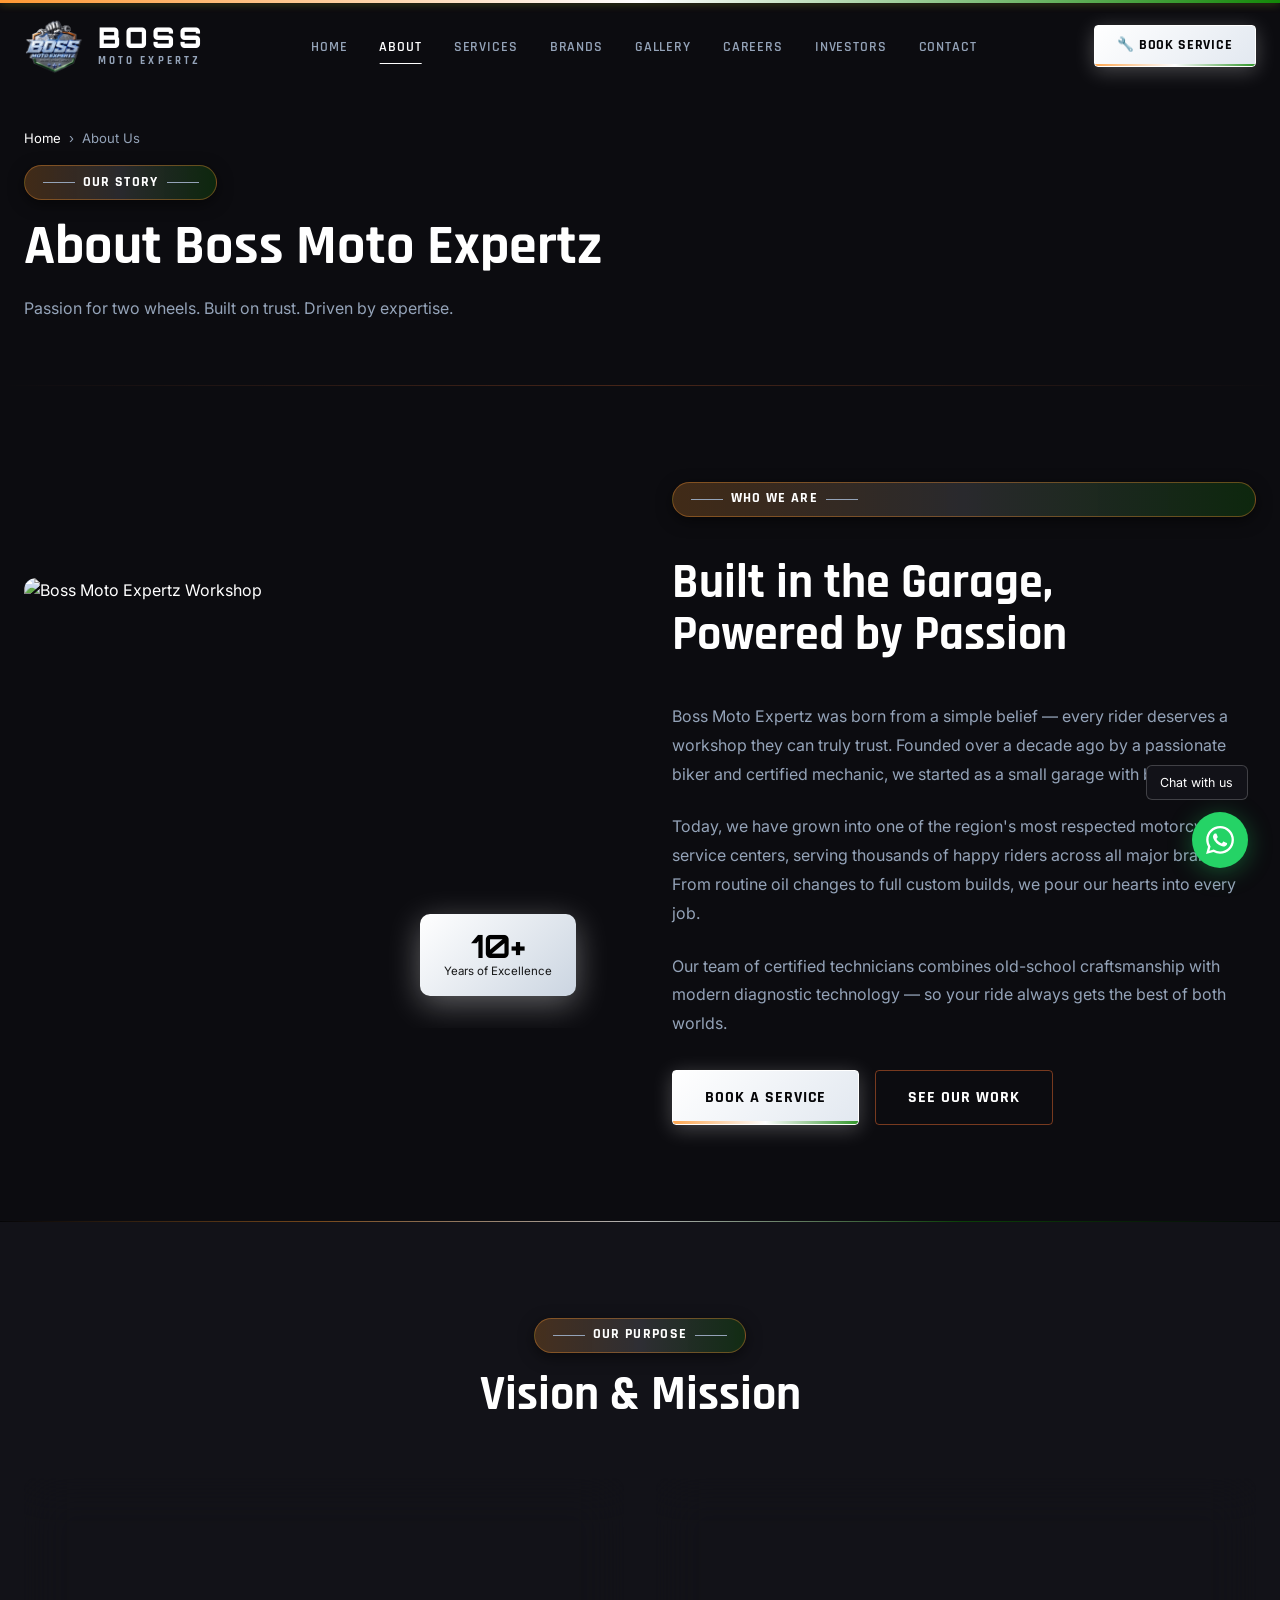
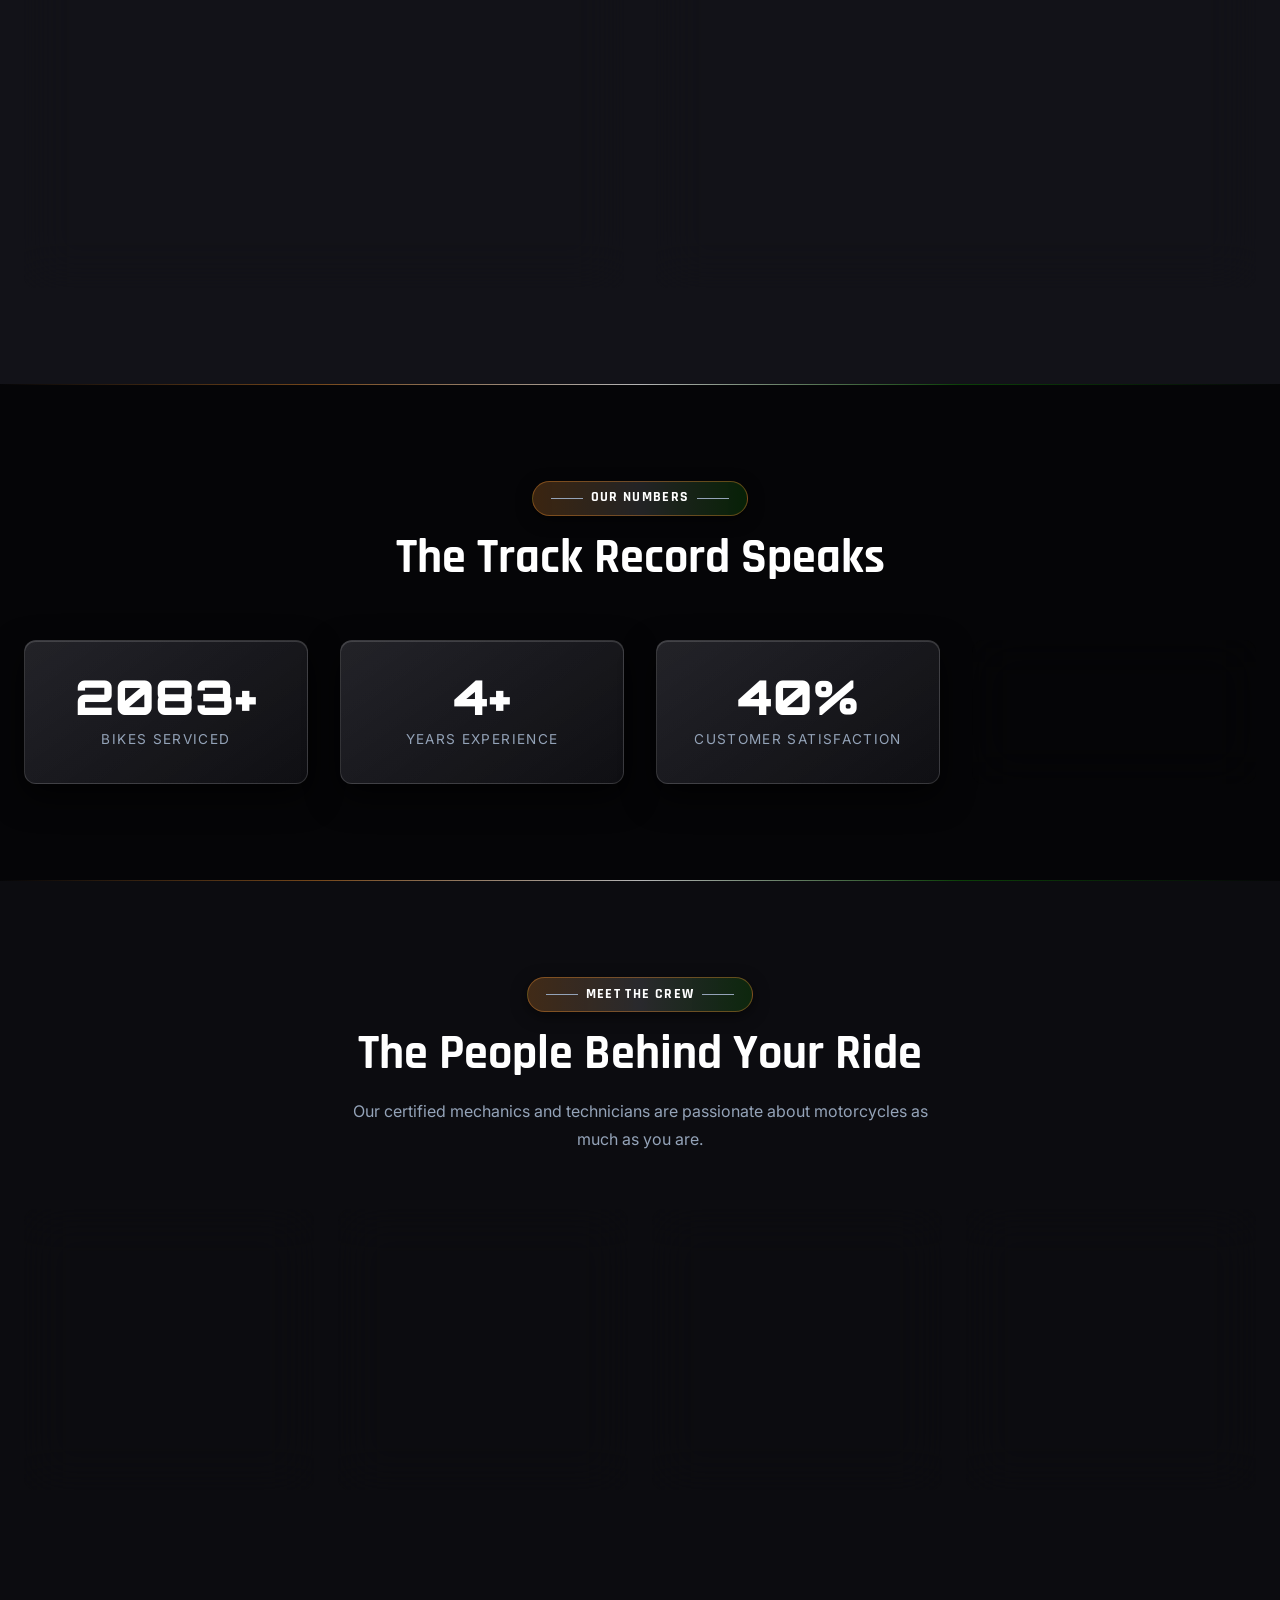
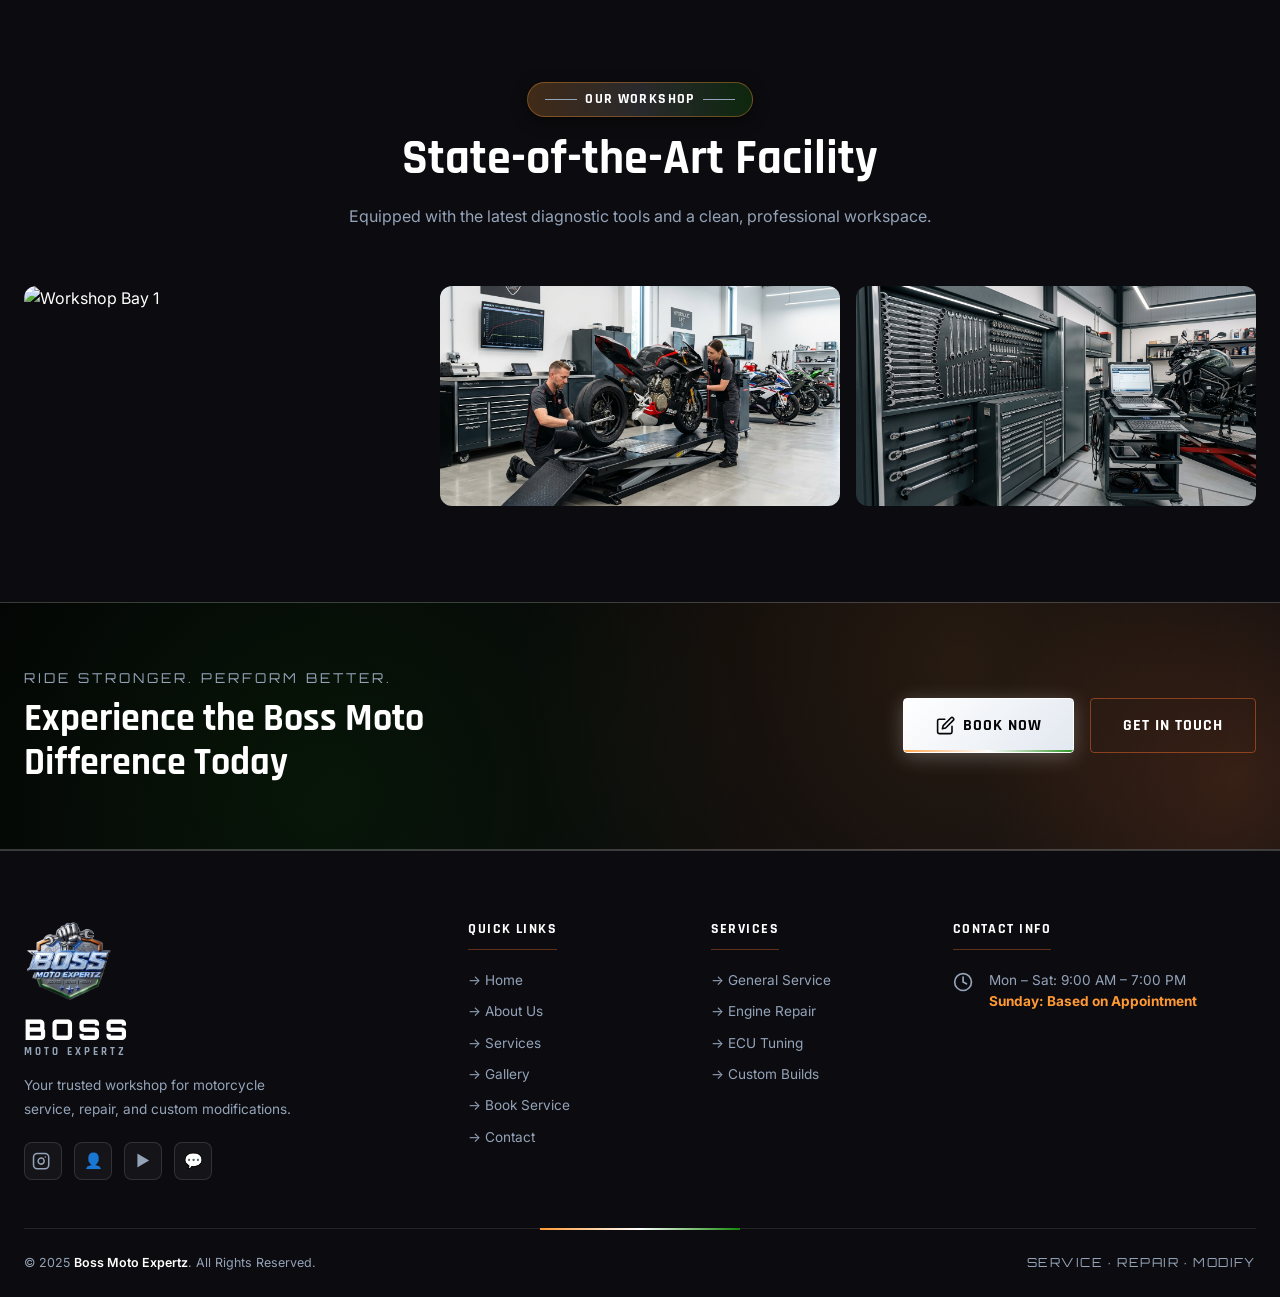
==== commit 9affbbb0: "organized" ====
--- a/about.html
+++ b/about.html
@@ -1,22 +1,14 @@
 <!DOCTYPE html>
-
 <html lang="en">
-
 <head>
-
   <meta charset="UTF-8" />
-
   <meta name="viewport" content="width=device-width, initial-scale=1.0" />
-
   <title>About Us | Boss Moto Expertz - Motorcycle Workshop in Coimbatore</title>
-
   <meta name="description" content="Learn about Boss Moto Expertz - Coimbatore premier motorcycle studio for precision service, custom modifications, and certified superbike diagnostics." />
   <meta name="robots" content="index, follow" />
   <link rel="canonical" href="https://bossmotoexpertz.com/about" />
   <link rel="icon" href="assets/logo.png" type="image/png" />
-
   <link rel="stylesheet" href="css/style.css?v=108" />
-
 
       <!-- Open Graph / Facebook -->
   <meta property="og:type" content="website" />
@@ -91,575 +83,293 @@
   }
   </script>
 </head>
-
 <body>
   <a href="#main-content" class="skip-link">Skip to main content</a>
 
-
-
   <!-- NAVBAR -->
-
   <nav class="navbar" id="navbar" role="navigation" aria-label="Main Navigation">
-
-    <div class="container">
-
+    <div class="container">
       <a href="index.html" class="nav-logo">
-
         <img src="assets/logo.png" alt="Boss Moto Expertz Logo" onerror="this.style.display='none'" />
-
         <div class="nav-brand">
-
           <span class="brand-boss">BOSS</span>
-
           <span class="brand-sub">MOTO EXPERTZ</span>
-
-        </div>
-
+        </div>
       </a>
-
       <ul class="nav-links" role="list">
-
         <li><a href="index.html" class="nav-link">Home</a></li>
-
         <li><a href="about.html" class="nav-link active">About</a></li>
-
         <li><a href="services.html" class="nav-link">Services</a></li>
-
         <li><a href="brands.html" class="nav-link">Brands</a></li>
-
         <li><a href="gallery.html" class="nav-link">Gallery</a></li>
-
         <li><a href="careers.html" class="nav-link">Careers</a></li>
-
         <li><a href="investors.html" class="nav-link">Investors</a></li>
-
         <li><a href="contact.html" class="nav-link">Contact</a></li>
-
       </ul>
-
       <a href="booking.html" class="btn btn-primary btn-sm nav-cta">🔧 Book Service</a>
-
       <button class="nav-toggle" id="navToggle" aria-label="Toggle Menu"><span></span><span></span><span></span></button>
-
     </div>
 
   </nav>
-
   <div class="mobile-menu" id="mobileMenu">
-
     <a href="index.html" class="nav-link">Home</a>
-
     <a href="about.html" class="nav-link active">About</a>
-
     <a href="services.html" class="nav-link">Services</a>
-
     <a href="brands.html" class="nav-link">Brands</a>
-
     <a href="gallery.html" class="nav-link">Gallery</a>
-
     <a href="careers.html" class="nav-link">Careers</a>
-
     <a href="investors.html" class="nav-link">Investors</a>
-
     <a href="contact.html" class="nav-link">Contact</a>
-
     <a href="booking.html" class="btn btn-primary">🔧 Book Service</a>
-
   </div>
 
   <main id="main-content" role="main">
 
-
-
   <!-- PAGE HERO -->
-
   <section class="page-hero" aria-labelledby="pageHeroTitle">
-
     <div class="page-hero-bg"></div>
-
     <div class="container" style="position:relative;z-index:1;">
 
       <nav class="breadcrumb" aria-label="Breadcrumb">
-
         <a href="index.html">Home</a>
-
         <span class="breadcrumb-sep">&rsaquo;</span>
-
         <span>About Us</span>
 
       </nav>
-
       <div class="section-label">Our Story</div>
-
       <h1 class="section-title" id="pageHeroTitle" style="font-size:clamp(2.2rem,5vw,3.5rem);">About Boss Moto Expertz</h1>
-
       <p class="section-subtitle">Passion for two wheels. Built on trust. Driven by expertise.</p>
-
-    </div>
-
-  </section>
-
-
+    </div>
+
+  </section>
 
   <!-- STORY SECTION -->
-
   <section class="story-section section-py" id="story" aria-labelledby="storyTitle">
-
-    <div class="container">
-
+    <div class="container">
       <div class="story-grid">
-
         <div class="story-image reveal">
-
           <img src="https://images.unsplash.com/photo-1609630875171-b1321377ee65?w=800&q=80" alt="Boss Moto Expertz Workshop" loading="lazy" />
-
           <div class="story-image-badge">
-
             <div class="num">10+</div>
-
             <div class="text">Years of Excellence</div>
-
-          </div>
-
-        </div>
-
-
-
+          </div>
+        </div>
         <div class="reveal reveal-delay-2" style="display:flex;flex-direction:column;justify-content:center;gap:1.5rem;">
-
           <div class="section-label">Who We Are</div>
-
           <h2 class="section-title" id="storyTitle">Built in the Garage,<br><span class="text-orange">Powered by Passion</span></h2>
-
           <p style="color:var(--silver-dim);line-height:1.8;">Boss Moto Expertz was born from a simple belief — every rider deserves a workshop they can truly trust. Founded over a decade ago by a passionate biker and certified mechanic, we started as a small garage with big dreams.</p>
-
           <p style="color:var(--silver-dim);line-height:1.8;">Today, we have grown into one of the region's most respected motorcycle service centers, serving thousands of happy riders across all major brands. From routine oil changes to full custom builds, we pour our hearts into every job.</p>
-
           <p style="color:var(--silver-dim);line-height:1.8;">Our team of certified technicians combines old-school craftsmanship with modern diagnostic technology — so your ride always gets the best of both worlds.</p>
-
           <div style="display:flex;gap:1rem;flex-wrap:wrap;margin-top:0.5rem;">
-
             <a href="booking.html" class="btn btn-primary">Book a Service</a>
-
             <a href="gallery.html" class="btn btn-outline">See Our Work</a>
-
-          </div>
-
-        </div>
-
-      </div>
-
-    </div>
-
-  </section>
-
-
-
+          </div>
+        </div>
+      </div>
+    </div>
+
+  </section>
   <div class="section-divider"></div>
 
-
-
   <!-- VISION & MISSION -->
-
   <section class="vision-mission section-py" id="vision" aria-labelledby="vmTitle">
-
-    <div class="container">
-
+    <div class="container">
       <div class="section-header text-center reveal">
-
         <div class="section-label">Our Purpose</div>
-
         <h2 class="section-title" id="vmTitle">Vision & Mission</h2>
-
-      </div>
-
+      </div>
       <div class="vm-grid">
-
         <div class="vm-card glass-card reveal reveal-delay-1">
-
           <div class="icon">🎯</div>
-
           <h3>Our Vision</h3>
-
           <p>To be the most trusted and preferred motorcycle service destination in the region — known for quality, honesty and unmatched passion for two-wheeled machines.</p>
-
           <br/>
-
           <p>We envision a future where every rider has access to world-class workshop expertise without the premium price tag of a dealership.</p>
-
-        </div>
-
+        </div>
         <div class="vm-card glass-card reveal reveal-delay-2">
-
           <div class="icon">🚀</div>
-
           <h3>Our Mission</h3>
-
           <p>To deliver exceptional motorcycle service, repair and modification work that exceeds customer expectations every single time — using genuine parts, transparent pricing and expert craftsmanship.</p>
-
           <br/>
-
           <p>We are committed to continuous learning, keeping up with the latest technologies and brands so we can always offer the best for your ride.</p>
-
-        </div>
-
-      </div>
-
-    </div>
-
-  </section>
-
-
-
+        </div>
+      </div>
+    </div>
+
+  </section>
   <div class="section-divider"></div>
 
-
-
   <!-- STATS -->
-
   <section class="stats-section section-py" id="stats" aria-label="Statistics">
-
-    <div class="container">
-
+    <div class="container">
       <div class="section-header text-center reveal">
-
         <div class="section-label">Our Numbers</div>
-
         <h2 class="section-title">The Track Record Speaks</h2>
-
-      </div>
-
+      </div>
       <div class="stats-grid">
-
         <div class="stat-card glass-card reveal reveal-delay-1" style="padding:2rem;">
-
           <div class="stat-num" data-count="5000" data-suffix="+">5000+</div>
-
           <div class="stat-label">Bikes Serviced</div>
-
-        </div>
-
+        </div>
         <div class="stat-card glass-card reveal reveal-delay-2" style="padding:2rem;">
-
           <div class="stat-num" data-count="10" data-suffix="+">10+</div>
-
           <div class="stat-label">Years Experience</div>
-
-        </div>
-
+        </div>
         <div class="stat-card glass-card reveal reveal-delay-3" style="padding:2rem;">
-
           <div class="stat-num" data-count="98" data-suffix="%">98%</div>
-
           <div class="stat-label">Customer Satisfaction</div>
-
-        </div>
-
+        </div>
         <div class="stat-card glass-card reveal reveal-delay-4" style="padding:2rem;">
-
           <div class="stat-num" data-count="15" data-suffix="+">15+</div>
-
           <div class="stat-label">Brands Serviced</div>
-
-        </div>
-
-      </div>
-
-    </div>
-
-  </section>
-
-
-
+        </div>
+      </div>
+    </div>
+
+  </section>
   <div class="section-divider"></div>
 
-
-
   <!-- TEAM -->
-
   <section class="team-section section-py" id="team" aria-labelledby="teamTitle">
-
-    <div class="container">
-
+    <div class="container">
       <div class="section-header text-center reveal">
-
         <div class="section-label">Meet the Crew</div>
-
         <h2 class="section-title" id="teamTitle">The People Behind Your Ride</h2>
-
         <p class="section-subtitle" style="margin:0 auto;">Our certified mechanics and technicians are passionate about motorcycles as much as you are.</p>
-
-      </div>
-
-
-
+      </div>
       <div class="team-grid">
-
         <div class="team-card glass-card reveal reveal-delay-1">
-
           <div class="team-avatar">
             <img src="assets/gallery/avatar_founder.jpg?v=106" alt="Founder & CEO" loading="lazy">
           </div>
-
           <h3>Founder & CEO</h3>
-
           <p>15+ years experience. Specialist in Royal Enfield, KTM and custom builds.</p>
-
-        </div>
-
+        </div>
         <div class="team-card glass-card reveal reveal-delay-2">
-
           <div class="team-avatar">
             <img src="assets/gallery/avatar_engine.jpg?v=106" alt="Engine Specialist" loading="lazy">
           </div>
-
           <h3>Engine Specialist</h3>
-
           <p>Expert in engine overhauls, bore work and performance tuning across all brands.</p>
-
-        </div>
-
+        </div>
         <div class="team-card glass-card reveal reveal-delay-3">
-
           <div class="team-avatar">
             <img src="assets/gallery/avatar_ecu.jpg?v=106" alt="ECU & Electrical Expert" loading="lazy">
           </div>
-
           <h3>ECU & Electrical Expert</h3>
-
           <p>Certified in ECU remapping, diagnostics and advanced electrical systems.</p>
-
-        </div>
-
+        </div>
         <div class="team-card glass-card reveal reveal-delay-4">
-
           <div class="team-avatar">
             <img src="assets/gallery/avatar_custom.jpg?v=106" alt="Custom Build & Paint" loading="lazy">
           </div>
-
           <h3>Custom Build & Paint</h3>
-
           <p>Master craftsman for custom modifications, bodywork and premium paint finishes.</p>
-
-        </div>
-
-      </div>
-
-    </div>
-
-  </section>
-
-
+        </div>
+      </div>
+    </div>
+
+  </section>
 
   <!-- WORKSHOP IMAGES -->
-
   <section class="section-py" style="background:var(--navy);" id="workshop" aria-labelledby="workshopTitle">
-
-    <div class="container">
-
+    <div class="container">
       <div class="section-header text-center reveal">
-
         <div class="section-label">Our Workshop</div>
-
         <h2 class="section-title" id="workshopTitle">State-of-the-Art Facility</h2>
-
         <p class="section-subtitle" style="margin:0 auto;">Equipped with the latest diagnostic tools and a clean, professional workspace.</p>
-
-      </div>
-
+      </div>
       <div style="display:grid;grid-template-columns:repeat(auto-fit,minmax(260px,1fr));gap:1rem;" class="reveal">
-
         <div style="border-radius:12px;overflow:hidden;height:220px;">
-
           <img src="https://images.unsplash.com/photo-1615172282427-9a57ef2d142e?w=600&q=75" alt="Workshop Bay 1" loading="lazy" style="width:100%;height:100%;object-fit:cover;transition:transform 0.5s ease;" onmouseover="this.style.transform='scale(1.05)'" onmouseout="this.style.transform='scale(1)'" />
-
-        </div>
-
+        </div>
         <div style="border-radius:12px;overflow:hidden;height:220px;">
-
           <img src="assets/gallery/mechanics_at_work.jpg" alt="Mechanics at Work" loading="lazy" style="width:100%;height:100%;object-fit:cover;transition:transform 0.5s ease;" onmouseover="this.style.transform='scale(1.05)'" onmouseout="this.style.transform='scale(1)'" />
-
-        </div>
-
+        </div>
         <div style="border-radius:12px;overflow:hidden;height:220px;">
-
           <img src="assets/gallery/tool_station.jpg" alt="Tool Station" loading="lazy" style="width:100%;height:100%;object-fit:cover;transition:transform 0.5s ease;" onmouseover="this.style.transform='scale(1.05)'" onmouseout="this.style.transform='scale(1)'" />
-
-        </div>
-
-      </div>
-
-    </div>
-
-  </section>
-
-
+        </div>
+      </div>
+    </div>
+
+  </section>
 
   <!-- CTA -->
-
   <section class="cta-section" aria-label="Call to Action">
-
-    <div class="container">
-
+    <div class="container">
       <div class="cta-inner">
-
         <div class="cta-text reveal">
-
           <div class="tagline">Ride Stronger. Perform Better.</div>
-
           <h2>Experience the Boss Moto<br>Difference Today</h2>
-
-        </div>
-
+        </div>
         <div class="cta-actions reveal reveal-delay-2">
-
           <a href="booking.html" class="btn btn-primary"><svg xmlns="http://www.w3.org/2000/svg" width="1.2em" height="1.2em" viewBox="0 0 24 24" fill="none" stroke="currentColor" stroke-width="2" stroke-linecap="round" stroke-linejoin="round" class="premium-icon"><path d="M11 4H4a2 2 0 0 0-2 2v14a2 2 0 0 0 2 2h14a2 2 0 0 0 2-2v-7"></path><path d="M18.5 2.5a2.121 2.121 0 0 1 3 3L12 15l-4 1 1-4 9.5-9.5z"></path></svg> Book Now</a>
-
           <a href="contact.html" class="btn btn-outline">Get in Touch</a>
-
-        </div>
-
-      </div>
-
-    </div>
-
-  </section>
-
-
+        </div>
+      </div>
+    </div>
+
+  </section>
 
   <!-- FOOTER -->
   </main>
 
-
   <footer role="contentinfo">
-
-    <div class="container">
-
+    <div class="container">
       <div class="footer-grid">
-
         <div class="footer-brand">
-
           <img src="assets/logo.png" alt="Boss Moto Expertz" onerror="this.style.display='none'" />
-
           <div class="nav-brand" style="margin-bottom:1rem;">
-
             <span class="brand-boss">BOSS</span>
-
             <span class="brand-sub">MOTO EXPERTZ</span>
-
-          </div>
-
+          </div>
           <p>Your trusted workshop for motorcycle service, repair, and custom modifications.</p>
-
           <div class="footer-social">
-
             <a href="https://www.instagram.com/boss_moto_expertz" target="_blank" rel="noopener" class="social-link" aria-label="Instagram"><svg xmlns="http://www.w3.org/2000/svg" width="1.2em" height="1.2em" viewBox="0 0 24 24" fill="none" stroke="currentColor" stroke-width="2" stroke-linecap="round" stroke-linejoin="round" style="vertical-align:-0.125em; margin-right:4px;"><rect x="2" y="2" width="20" height="20" rx="5" ry="5"></rect><path d="M16 11.37A4 4 0 1 1 12.63 8 4 4 0 0 1 16 11.37z"></path><line x1="17.5" y1="6.5" x2="17.51" y2="6.5"></line></svg></a>
-
             <a href="https://www.facebook.com/Bossmotoexpertz" target="_blank" rel="noopener" class="social-link" aria-label="Facebook">👤</a>
-
             <a href="https://www.youtube.com/@Bossmotoexpertz" target="_blank" rel="noopener" class="social-link" aria-label="YouTube">▶️</a>
-
             <a href="https://wa.me/916379929963" target="_blank" rel="noopener" class="social-link" aria-label="WhatsApp">💬</a>
-
-          </div>
-
-        </div>
-
+          </div>
+        </div>
         <div class="footer-col">
-
           <h4>Quick Links</h4>
-
           <ul>
-
             <li><a href="index.html">&rarr; Home</a></li>
-
             <li><a href="about.html">&rarr; About Us</a></li>
-
             <li><a href="services.html">&rarr; Services</a></li>
-
             <li><a href="gallery.html">&rarr; Gallery</a></li>
-
             <li><a href="booking.html">&rarr; Book Service</a></li>
-
             <li><a href="contact.html">&rarr; Contact</a></li>
-
           </ul>
-
-        </div>
-
+        </div>
         <div class="footer-col">
-
           <h4>Services</h4>
-
           <ul>
-
             <li><a href="services.html#maintenance">&rarr; General Service</a></li>
-
             <li><a href="services.html#repairs">&rarr; Engine Repair</a></li>
-
             <li><a href="services.html#performance">&rarr; ECU Tuning</a></li>
-
             <li><a href="services.html#modifications">&rarr; Custom Builds</a></li>
-
           </ul>
-
-        </div>
-
+        </div>
         <div class="footer-col">
-
           <h4>Contact Info</h4>
-
           <div class="footer-contact-item"><span class="icon"><svg xmlns="http://www.w3.org/2000/svg" width="1.2em" height="1.2em" viewBox="0 0 24 24" fill="none" stroke="currentColor" stroke-width="2" stroke-linecap="round" stroke-linejoin="round" style="vertical-align:-0.125em; margin-right:4px;"><circle cx="12" cy="12" r="10"></circle><polyline points="12 6 12 12 16 14"></polyline></svg></span><span>Mon – Sat: 9:00 AM – 7:00 PM<br><strong style="color:var(--orange);">Sunday: Based on Appointment</strong></span></div>
-
-        </div>
-
-      </div>
-
+        </div>
+      </div>
       <div class="footer-bottom">
-
         <p>© 2025 <span class="tagline">Boss Moto Expertz</span>. All Rights Reserved.</p>
-
         <p class="footer-tagline">SERVICE · REPAIR · MODIFY</p>
-
-      </div>
-
-    </div>
-
+      </div>
+    </div>
   </footer>
-
-
-
   <div class="whatsapp-float">
-
     <div class="whatsapp-tooltip">Chat with us</div>
-
     <a href="https://wa.me/916379929963" target="_blank" rel="noopener" class="whatsapp-btn" aria-label="WhatsApp">
-
       <svg viewBox="0 0 24 24"><path d="M17.472 14.382c-.297-.149-1.758-.867-2.03-.967-.273-.099-.471-.148-.67.15-.197.297-.767.966-.94 1.164-.173.199-.347.223-.644.075-.297-.15-1.255-.463-2.39-1.475-.883-.788-1.48-1.761-1.653-2.059-.173-.297-.018-.458.13-.606.134-.133.298-.347.446-.52.149-.174.198-.298.298-.497.099-.198.05-.371-.025-.52-.075-.149-.669-1.612-.916-2.207-.242-.579-.487-.5-.669-.51-.173-.008-.371-.01-.57-.01-.198 0-.52.074-.792.372-.272.297-1.04 1.016-1.04 2.479 0 1.462 1.065 2.875 1.213 3.074.149.198 2.096 3.2 5.077 4.487.709.306 1.262.489 1.694.625.712.227 1.36.195 1.871.118.571-.085 1.758-.719 2.006-1.413.248-.694.248-1.289.173-1.413-.074-.124-.272-.198-.57-.347m-5.421 7.403h-.004a9.87 9.87 0 01-5.031-1.378l-.361-.214-3.741.982.998-3.648-.235-.374a9.86 9.86 0 01-1.51-5.26c.001-5.45 4.436-9.884 9.888-9.884 2.64 0 5.122 1.03 6.988 2.898a9.825 9.825 0 012.893 6.994c-.003 5.45-4.437 9.884-9.885 9.884m8.413-18.297A11.815 11.815 0 0012.05 0C5.495 0 .16 5.335.157 11.892c0 2.096.547 4.142 1.588 5.945L.057 24l6.305-1.654a11.882 11.882 0 005.683 1.448h.005c6.554 0 11.89-5.335 11.893-11.893a11.821 11.821 0 00-3.48-8.413z"/></svg>
-
     </a>
-
   </div>
-
   <button class="back-to-top" id="backToTop" aria-label="Back to top">&uarr;</button>
 
-
-
   <script src="js/main.js?v=108"></script>
-
 </body>
-
-</html>
-
-
-
-
-
-
-
-
-
-
-
-
-
+</html>
--- a/css/style.css
+++ b/css/style.css
@@ -1,7 +1,46 @@
-/* ============================================================
-   BOSS MOTO EXPERTZ – Design System
-   Bright Periwinkle Blue & Electric Indigo Theme
-   ============================================================ */
+/* ============================================================================
+   BOSS MOTO EXPERTZ – MASTER STYLESHEET (style.css)
+   Theme: Stealth Obsidian Black & Sterling Platinum Chrome with Subtle Indian Tricolor
+   ============================================================================
+   TABLE OF CONTENTS:
+    01. CSS Custom Properties / Design Tokens (:root)
+    02. Reset & Base Typography Elements
+    03. Global Utility Classes & Layout Containers
+    04. Core Typography Hierarchy (h1–h6, .section-title)
+    05. Button Styles (.btn, .btn-primary, .btn-outline, .btn-ghost)
+    06. Header & Desktop Navigation (.navbar, .nav-logo, .nav-links)
+    07. Mobile Navigation Drawer & Hamburger Toggle (.mobile-menu)
+    08. Hero Section & Animated Particles (.hero, .hero-bg)
+    09. Glassmorphism Surface Cards (.glass-card)
+    10. Bike & Workshop Telemetry Badges
+    11. Interactive Quick Estimator Component
+    12. Bento Grid System (.bento-grid, .bento-card)
+    13. Why Choose Us Feature Cards (.why-card)
+    14. Services Grid Cards (.service-card)
+    15. Brands We Service Grid (.brands-grid, .brand-card)
+    16. Showcase / Gallery Grid (.gallery-grid)
+    17. Process / Workflow Timeline (.timeline, .step)
+    18. Testimonials Section (.testimonials, .testi-card)
+    19. Call to Action Banner (.cta-banner)
+    20. Site Footer (.footer, .footer-col)
+    21. Page Hero Banner (inner sub-pages header)
+    22. About Page Layout & Storytelling
+    23. Services Page & Detail Service Cards
+    24. Gallery Page & Masonry Grid Layout
+    25. Lightbox Modal (.lightbox)
+    26. Booking Page Layout & Form Elements
+    27. Contact Page Layout, Map & Details
+    28. Floating WhatsApp Action Button
+    29. Scroll Animations & Reveal Transitions
+    30. Section Dividers & Accent Lines
+    31. Responsive Media Queries (@media breakpoints)
+    32. Services Page Extended Search & Filter Bar
+    33. 3D Marquee & Testimonials Showcase
+    34. Enhanced Black & Sterling Silver Card Effects
+    35. Subtle Indian Tricolor Design Elements
+    36. Local SEO FAQ Accordions & Service Areas
+    37. Accessibility (Skip to Content & Focus Rings)
+   ============================================================================ */
 
 @import url('https://fonts.googleapis.com/css2?family=Rajdhani:wght@400;500;600;700&family=Inter:wght@300;400;500;600;700&family=Orbitron:wght@400;700;900&display=swap');
 
